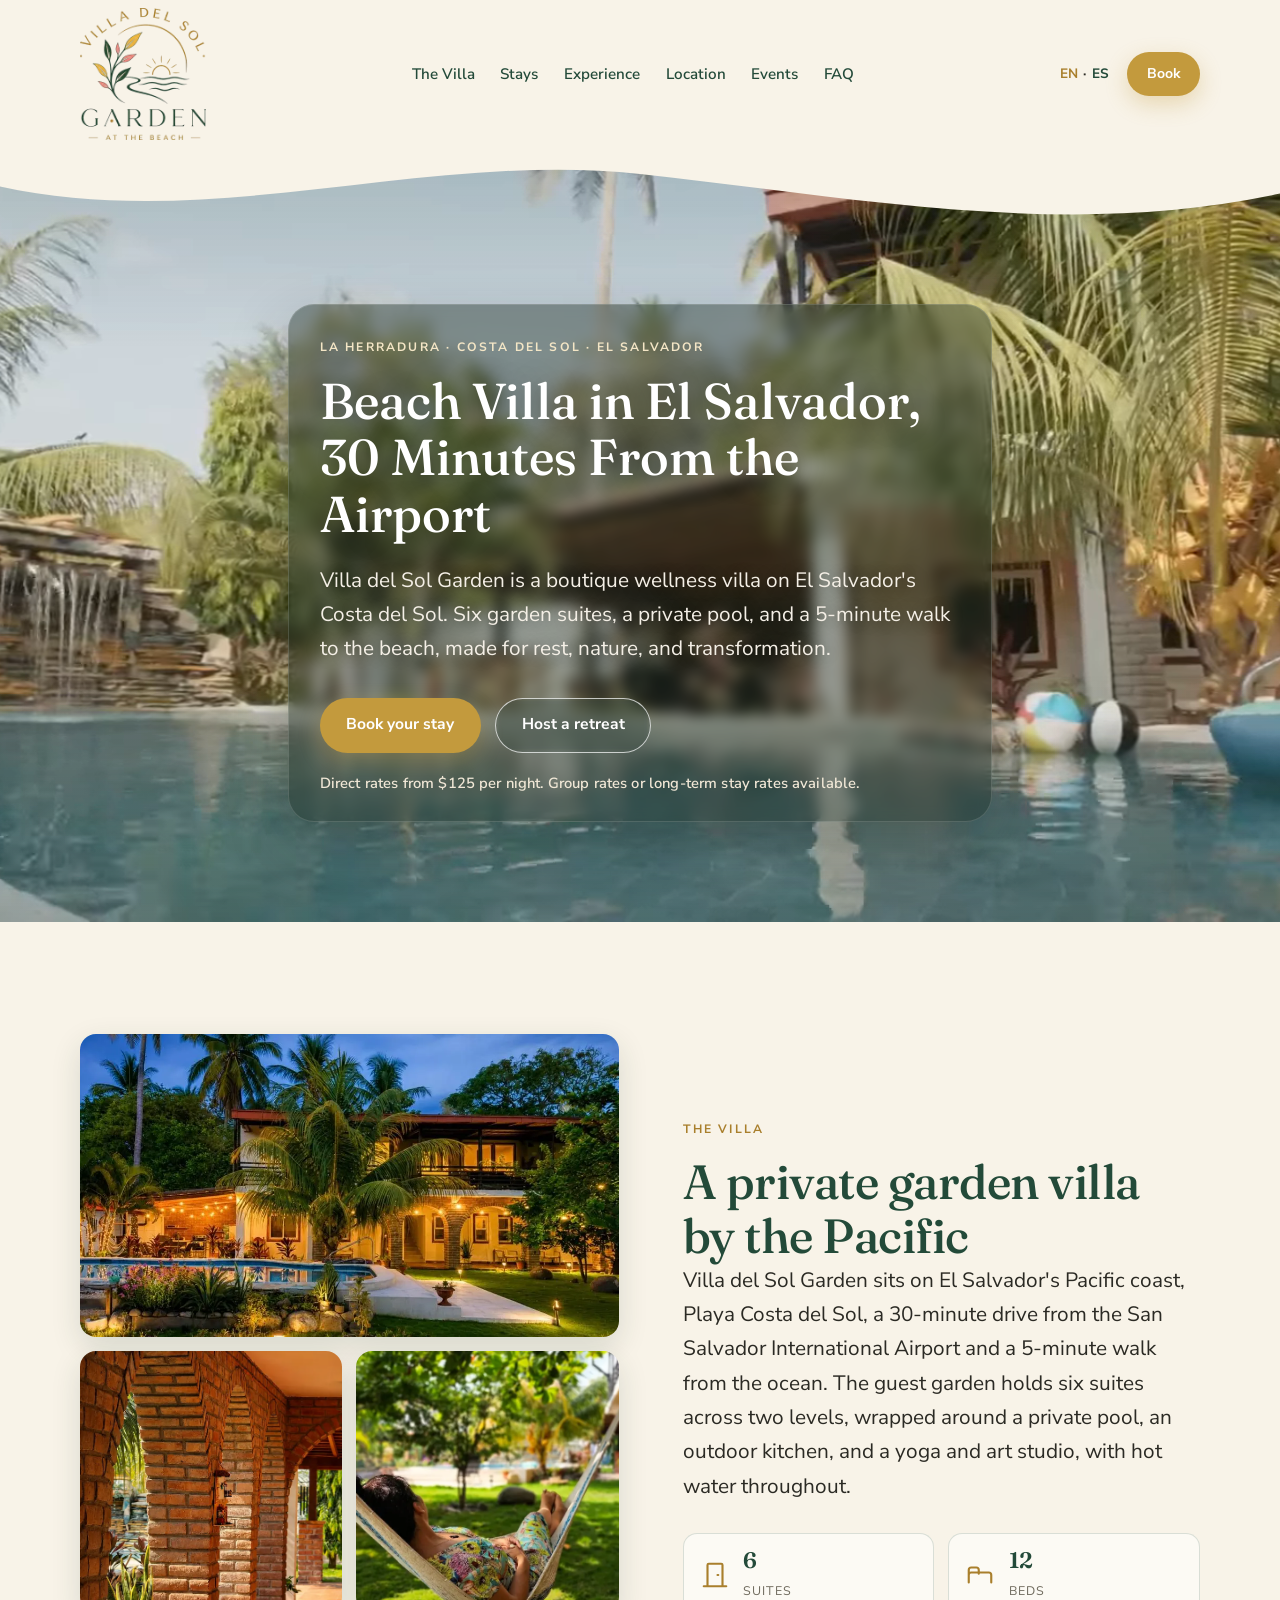
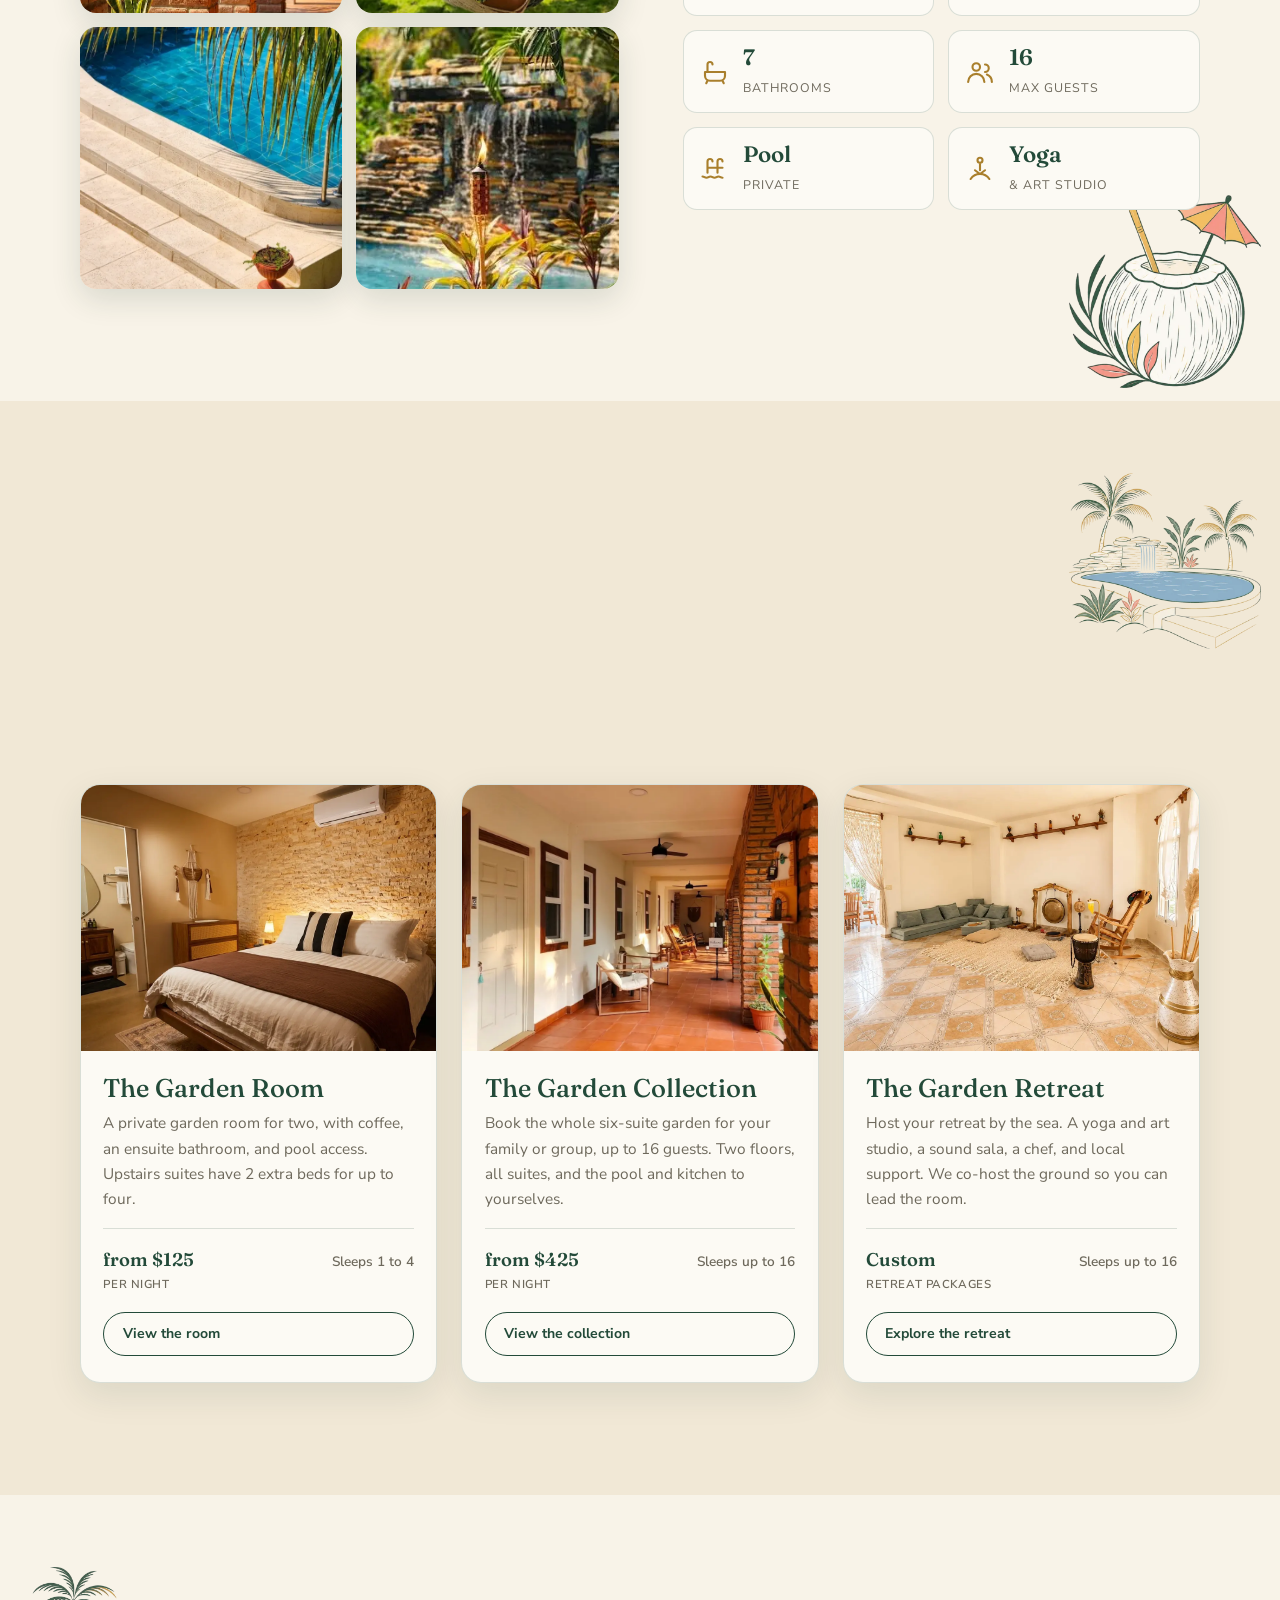
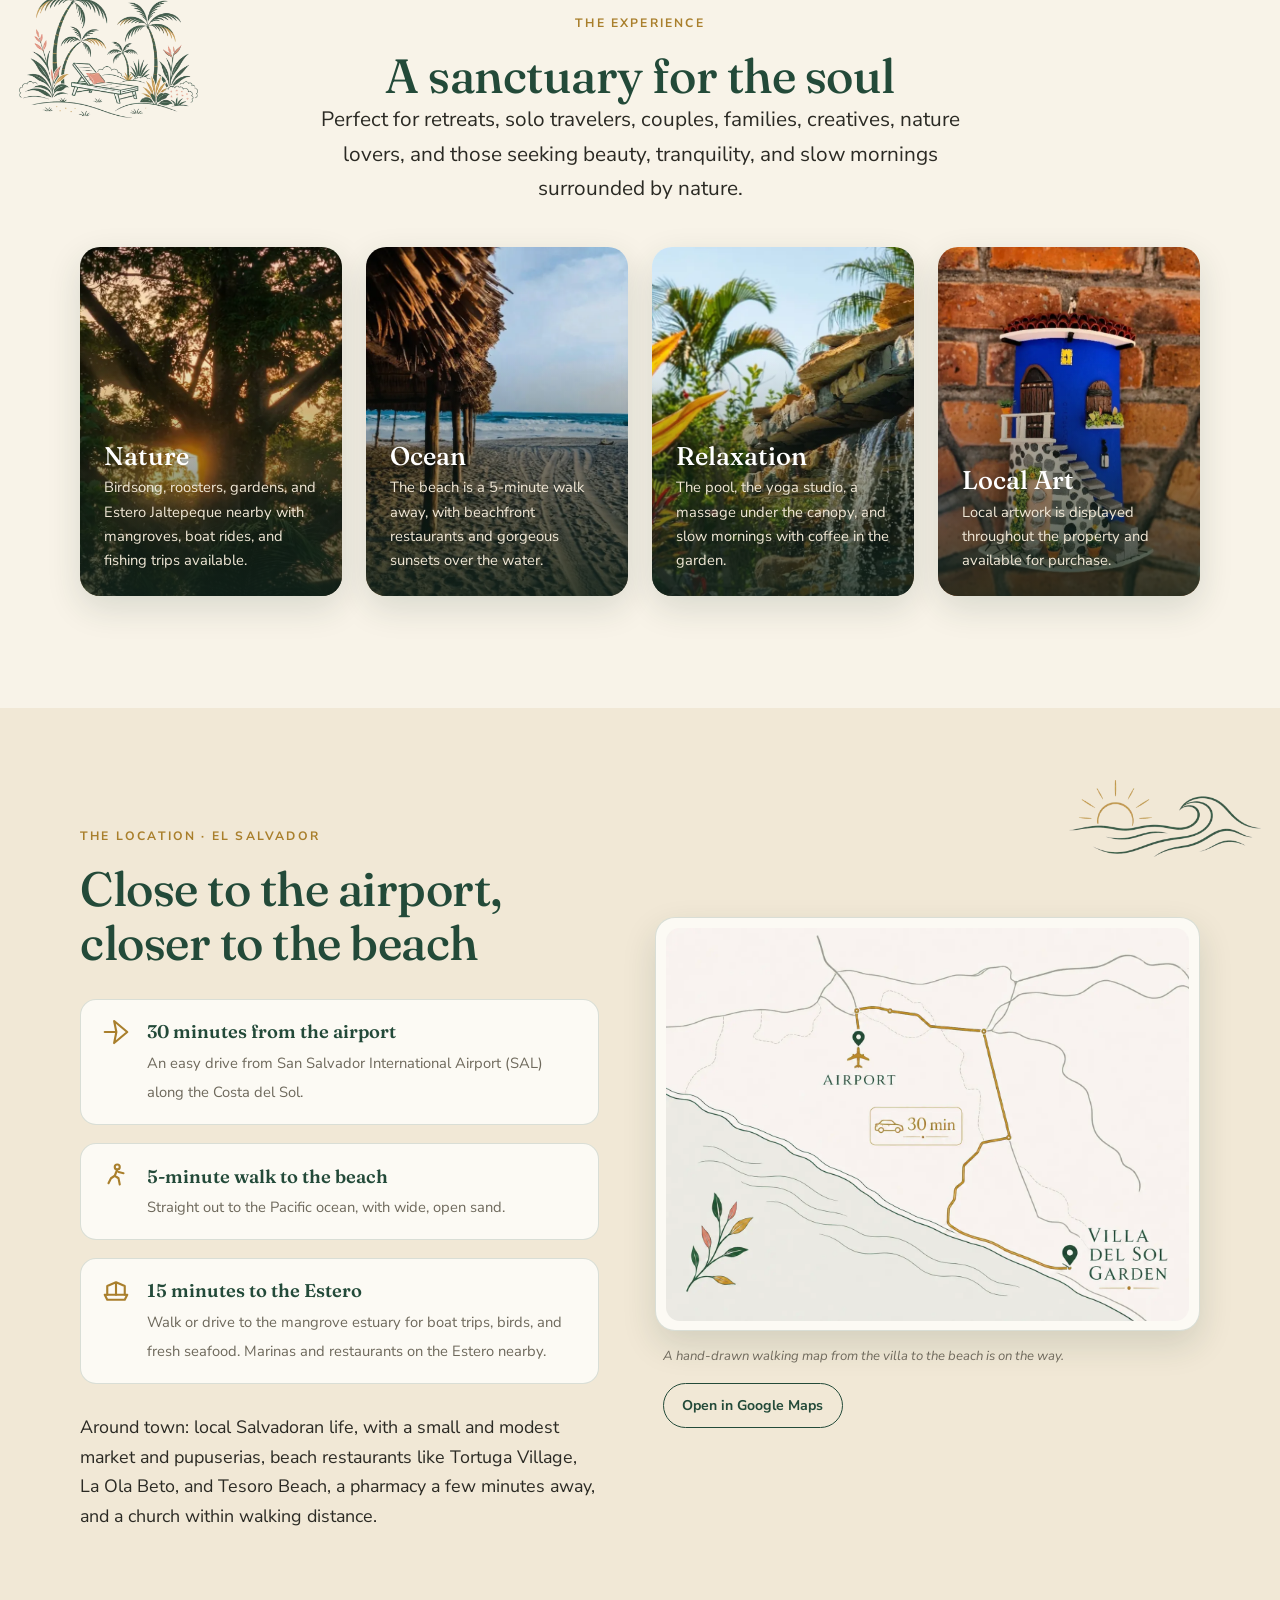
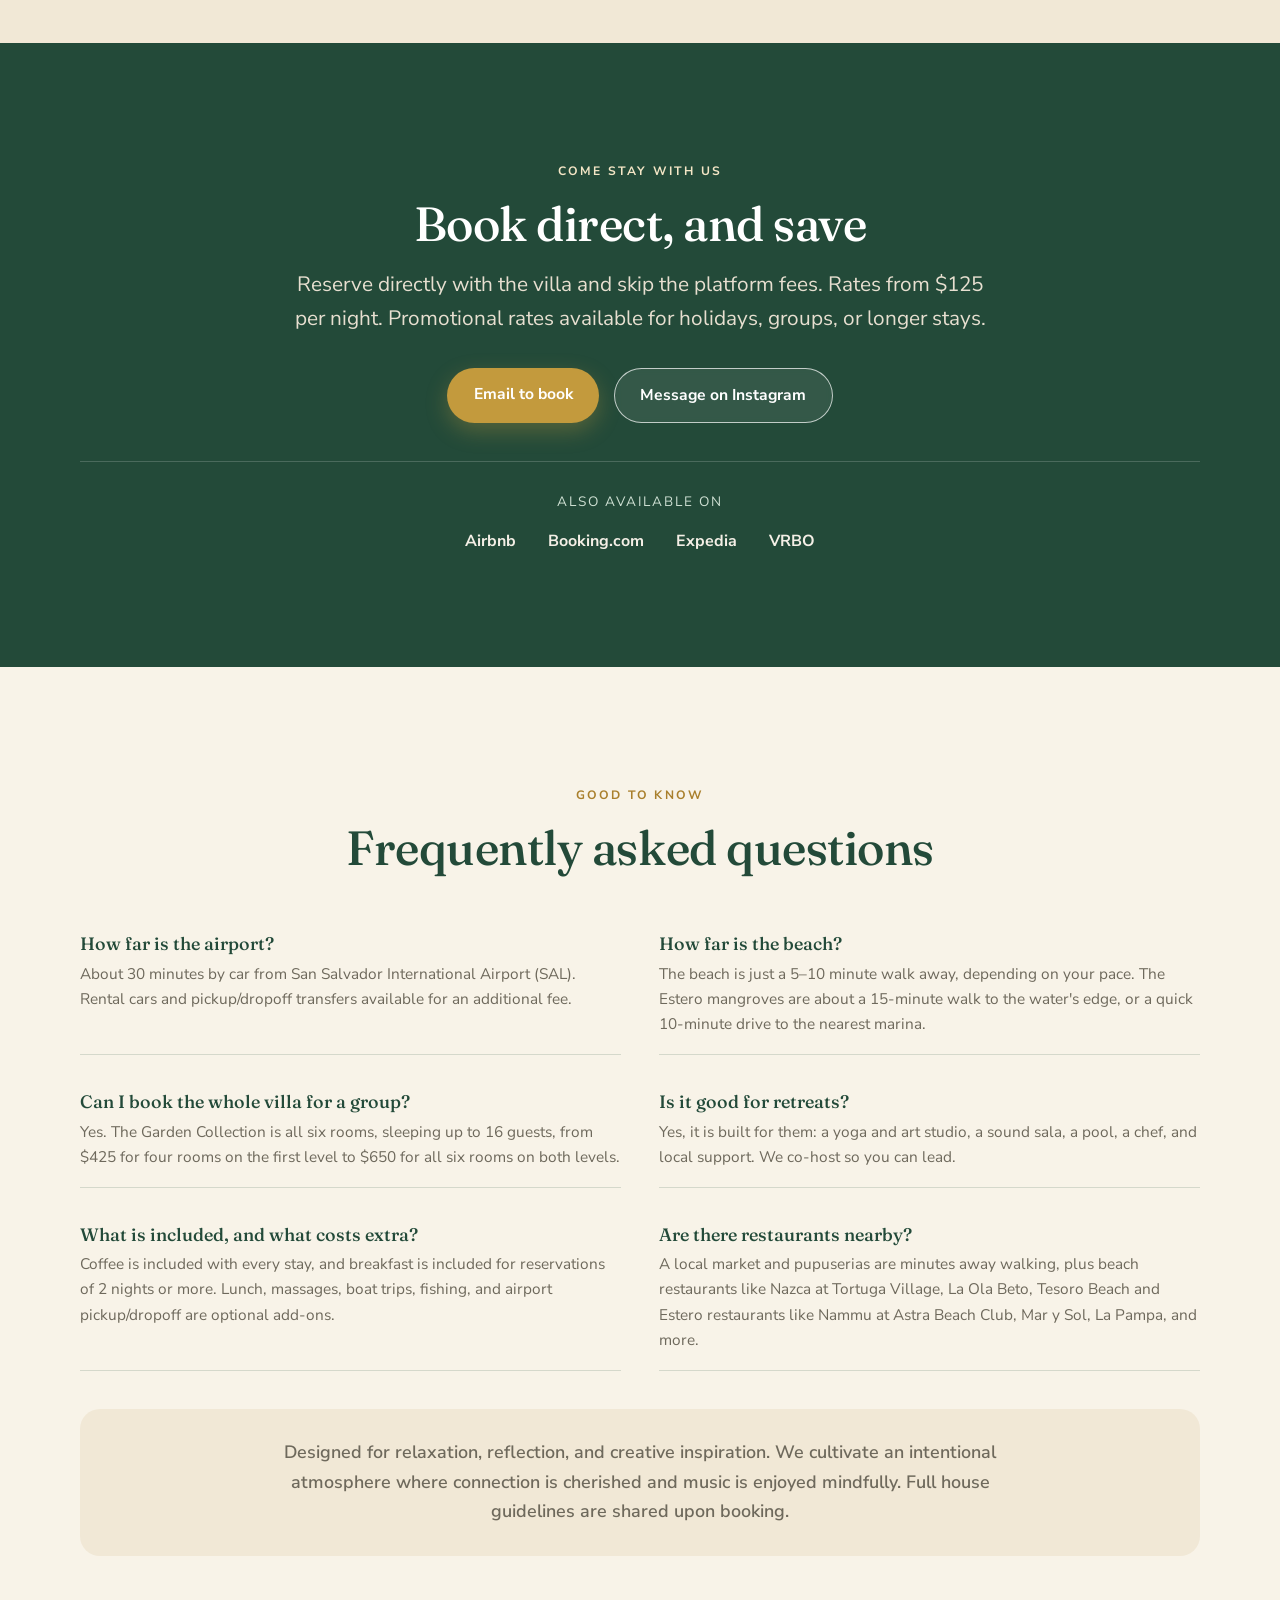
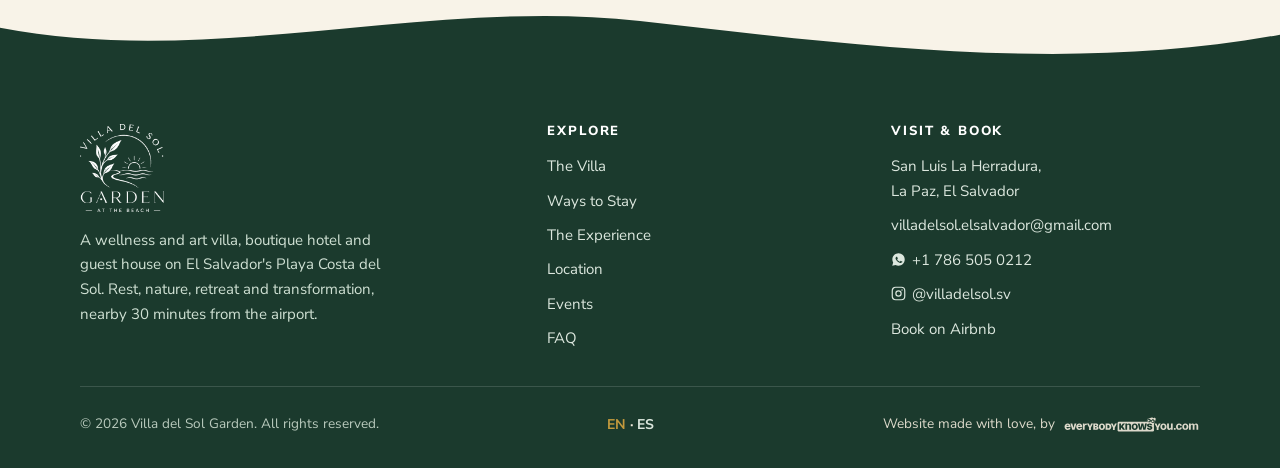
==== index.html @ 2000666f "Real La Teja photo + tweaks: coffee/breakfast-2night FAQ, remove Astra & driving distance, trim well" ====
<!DOCTYPE html>
<html lang="en">
<head>
<meta charset="UTF-8">
<meta name="viewport" content="width=device-width, initial-scale=1.0">
<title>Beach Villa in El Salvador, 30 Minutes From the Airport</title>
<meta name="description" content="Villa del Sol Garden is a wellness villa in El Salvador, 30 minutes from the airport and a 5-minute walk to the beach. Six suites, private pool, retreats. Book direct.">
<meta name="keywords" content="beach villa El Salvador, villa rental near El Salvador airport, beach house 30 minutes from airport, Costa del Sol villa, La Herradura villa rental, wellness retreat El Salvador, retreat venue El Salvador, private villa with pool El Salvador, casa de playa El Salvador, villa cerca del aeropuerto, alquiler villa Costa del Sol">

<link rel="canonical" href="https://villadelsolsv.com/">
<link rel="alternate" hreflang="en" href="https://villadelsolsv.com/">
<link rel="alternate" hreflang="es" href="https://villadelsolsv.com/es/">
<link rel="alternate" hreflang="es-SV" href="https://villadelsolsv.com/es/">
<link rel="alternate" hreflang="x-default" href="https://villadelsolsv.com/">

<meta property="og:title" content="Beach Villa in El Salvador, 30 Minutes From the Airport">
<meta property="og:description" content="A wellness villa on El Salvador's Costa del Sol. Six garden suites, private pool, and a 5-minute walk to the beach. Made for rest, nature, and retreats.">
<meta property="og:type" content="website">
<meta property="og:url" content="https://villadelsolsv.com/">
<meta property="og:image" content="https://villadelsolsv.com/assets/images/social-share/social-share-villa-del-sol-garden-villadelsolsv.com.jpg">
<meta property="og:image:width" content="1200">
<meta property="og:image:height" content="630">
<meta property="og:image:alt" content="Villa del Sol Garden lit up at dusk beside its pool and palms">
<meta property="og:site_name" content="Villa del Sol Garden">
<meta property="og:locale" content="en_US">
<meta property="og:locale:alternate" content="es_SV">

<meta name="twitter:card" content="summary_large_image">
<meta name="twitter:title" content="Beach Villa in El Salvador, 30 Minutes From the Airport">
<meta name="twitter:description" content="A wellness villa on El Salvador's Costa del Sol. Six garden suites, private pool, and a 5-minute walk to the beach.">
<meta name="twitter:image" content="https://villadelsolsv.com/assets/images/social-share/social-share-villa-del-sol-garden-villadelsolsv.com.jpg">

<meta name="robots" content="index, follow, max-image-preview:large, max-snippet:-1, max-video-preview:-1">
<meta name="author" content="Villa del Sol Garden">
<meta name="theme-color" content="#234A39">
<meta name="geo.region" content="SV">
<meta name="geo.placename" content="La Herradura, La Paz, El Salvador">
<meta http-equiv="content-language" content="en">

<link rel="icon" href="favicon.ico" sizes="any">
<link rel="icon" type="image/png" sizes="32x32" href="favicon-32x32.png">
<link rel="icon" type="image/png" sizes="16x16" href="favicon-16x16.png">
<link rel="apple-touch-icon" sizes="180x180" href="apple-touch-icon.png">
<link rel="manifest" href="site.webmanifest">
<link rel="alternate" type="text/plain" title="llms.txt" href="https://villadelsolsv.com/llms.txt">

<link rel="preload" as="image" href="assets/images/hero/hero-villa-del-sol-garden-villadelsolsv.com.webp" type="image/webp" fetchpriority="high">
<link rel="preconnect" href="https://fonts.googleapis.com">
<link rel="preconnect" href="https://fonts.gstatic.com" crossorigin>
<link rel="preload" as="style" href="https://fonts.googleapis.com/css2?family=Fraunces:ital,wght@0,400;0,500;0,600;1,400&amp;family=Nunito+Sans:wght@400;600;700;800&amp;display=swap">
<link rel="stylesheet" href="https://fonts.googleapis.com/css2?family=Fraunces:ital,wght@0,400;0,500;0,600;1,400&amp;family=Nunito+Sans:wght@400;600;700;800&amp;display=swap" media="print" onload="this.media='all'">
<noscript><link rel="stylesheet" href="https://fonts.googleapis.com/css2?family=Fraunces:ital,wght@0,400;0,500;0,600;1,400&amp;family=Nunito+Sans:wght@400;600;700;800&amp;display=swap"></noscript>

<link rel="stylesheet" href="assets/css/tokens.css">
<link rel="stylesheet" href="assets/css/styles.css">

<script type="application/ld+json">
{
  "@context": "https://schema.org",
  "@graph": [
    {
      "@type": "Organization",
      "@id": "https://villadelsolsv.com/#org",
      "name": "Villa del Sol Garden",
      "alternateName": ["Villa del Sol Garden at the Beach", "Villa del Sol"],
      "url": "https://villadelsolsv.com/",
      "logo": "https://villadelsolsv.com/assets/images/logos/logo-villa-del-sol-garden-villadelsolsv.com.webp",
      "image": "https://villadelsolsv.com/assets/images/social-share/social-share-villa-del-sol-garden-villadelsolsv.com.jpg",
      "slogan": "A wellness villa for rest, nature, and transformation.",
      "description": "Villa del Sol Garden is a wellness villa on El Salvador's Costa del Sol, a 30-minute drive from San Salvador International Airport and a 5-minute walk to the beach. Six garden suites, a private pool, a yoga and art studio, and retreat hosting.",
      "areaServed": ["SV", "US"],
      "knowsLanguage": ["en", "es"],
      "knowsAbout": ["beach villa rental", "wellness retreats", "retreat venue", "boutique accommodation El Salvador", "Costa del Sol beach house"],
      "email": "villadelsol.elsalvador@gmail.com",
      "sameAs": [
        "https://www.instagram.com/villadelsol.sv",
        "https://www.airbnb.com/rooms/1538525863498838806",
        "https://www.booking.com/hotel/sv/villa-del-sol-garden-at-the-beach.html",
        "https://www.expedia.com/La-Herradura-Hotels-Villa-Del-Sol-Garden-At-The-Beach.h128071885.Hotel-Information"
      ]
    },
    {
      "@type": ["LodgingBusiness", "LocalBusiness"],
      "@id": "https://villadelsolsv.com/#lodging",
      "name": "Villa del Sol Garden",
      "parentOrganization": {"@id": "https://villadelsolsv.com/#org"},
      "description": "A wellness villa and retreat venue near the beach in La Herradura, El Salvador. Rent a single garden suite, the whole six-suite garden for a group of up to 16, or host a retreat by the sea.",
      "image": "https://villadelsolsv.com/assets/images/social-share/social-share-villa-del-sol-garden-villadelsolsv.com.jpg",
      "logo": "https://villadelsolsv.com/assets/images/logos/logo-villa-del-sol-garden-villadelsolsv.com.webp",
      "url": "https://villadelsolsv.com/",
      "email": "villadelsol.elsalvador@gmail.com",
      "priceRange": "$$",
      "currenciesAccepted": "USD",
      "petsAllowed": false,
      "numberOfRooms": 6,
      "amenityFeature": [
        {"@type": "LocationFeatureSpecification", "name": "Private swimming pool", "value": true},
        {"@type": "LocationFeatureSpecification", "name": "Yoga and art studio", "value": true},
        {"@type": "LocationFeatureSpecification", "name": "Outdoor kitchen", "value": true},
        {"@type": "LocationFeatureSpecification", "name": "Hot water", "value": true},
        {"@type": "LocationFeatureSpecification", "name": "Breakfast included", "value": true}
      ],
      "address": {"@type": "PostalAddress", "addressCountry": "SV", "addressRegion": "La Paz", "addressLocality": "San Luis La Herradura"},
      "areaServed": [{"@type": "Country", "name": "El Salvador"}],
      "hasMap": "https://maps.app.goo.gl/d9JLudeJX6YPt68A8",
      "geo": {"@type": "GeoCoordinates", "latitude": 13.3318432, "longitude": -88.9728777}
    },
    {
      "@type": "WebSite",
      "@id": "https://villadelsolsv.com/#website",
      "url": "https://villadelsolsv.com/",
      "name": "Villa del Sol Garden",
      "inLanguage": ["en", "es"],
      "publisher": {"@id": "https://villadelsolsv.com/#org"}
    }
  ]
}
</script>
<script type="application/ld+json">
{
  "@context": "https://schema.org",
  "@type": "FAQPage",
  "@id": "https://villadelsolsv.com/#faq",
  "mainEntity": [
    {"@type":"Question","name":"How far is Villa del Sol Garden from the airport?","acceptedAnswer":{"@type":"Answer","text":"About 30 minutes by car from San Salvador International Airport (SAL), on El Salvador's Costa del Sol near La Herradura."}},
    {"@type":"Question","name":"How far is the beach?","acceptedAnswer":{"@type":"Answer","text":"The Pacific is about a 5-minute walk from the villa, and the Estero mangroves are around 15 minutes on foot."}},
    {"@type":"Question","name":"Can I book the entire villa for a group?","acceptedAnswer":{"@type":"Answer","text":"Yes. The Garden Collection is all six rooms, sleeping up to 16 guests, from 425 US dollars for four rooms on the first level to 650 for all six rooms on both levels."}},
    {"@type":"Question","name":"Is Villa del Sol Garden good for retreats?","acceptedAnswer":{"@type":"Answer","text":"Yes. It is built for retreats, with a yoga and art studio, a sound sala, a pool, a chef, and on-the-ground support. The owner co-hosts so organizers can focus on leading."}},
    {"@type":"Question","name":"What is included and what costs extra?","acceptedAnswer":{"@type":"Answer","text":"Coffee is included with every stay, and breakfast is included for reservations of 2 nights or more. Lunch, massages, mangrove boat trips, fishing, and airport pickup are optional add-ons."}},
    {"@type":"Question","name":"Are there restaurants nearby?","acceptedAnswer":{"@type":"Answer","text":"A local market and pupuserias are minutes away, along with beach restaurants such as Tortuga Village, La Ola Beto, and Tesoro Beach."}}
  ]
}
</script>
</head>
<body>

<header class="site-header">
  <div class="wrap">
    <nav class="nav" aria-label="Main">
      <a class="brand" href="index.html" aria-label="Villa del Sol Garden home">
        <img src="assets/images/logos/logo-villa-del-sol-garden-transparent-villadelsolsv.com.webp" alt="Villa del Sol Garden logo" width="132" height="140">
        <span class="brand-name">Villa del Sol Garden<small>At the Beach</small></span>
      </a>
      <ul class="nav-links">
        <li><a href="#villa">The Villa</a></li>
        <li><a href="#stays">Stays</a></li>
        <li><a href="#experience">Experience</a></li>
        <li><a href="#location">Location</a></li>
        <li><a href="retreat.html#events">Events</a></li><li><a href="faq.html">FAQ</a></li>
      </ul>
      <div class="nav-right">
        <div class="lang"><span class="active">EN</span> · <a href="es/index.html">ES</a></div>
        <a class="btn btn-gold btn-sm" href="#book">Book</a>
        <button class="nav-toggle" aria-label="Open menu" aria-expanded="false"><span></span><span></span><span></span></button>
      </div>
    </nav>
  </div>
</header>

<main>

  <!-- HERO -->
  <section class="hero" id="top">
    <div class="hero-media">
      <img class="hero-poster" src="assets/images/hero/hero-villa-del-sol-garden-villadelsolsv.com.webp" alt="Villa del Sol Garden lit up at dusk beside its pool, palms, and garden" fetchpriority="high">
      <video class="hero-video" muted loop playsinline preload="none" aria-hidden="true"
        data-mp4="assets/video/hero-loop-villa-del-sol-villadelsolsv.com.mp4"
        data-webm="assets/video/hero-loop-villa-del-sol-villadelsolsv.com.webm"></video>
    </div>
    <div class="hero-wave" aria-hidden="true">
      <svg viewBox="0 0 1440 100" preserveAspectRatio="none"><path d="M0,44 C240,96 480,4 720,30 C960,56 1200,104 1440,52 L1440,0 L0,0 Z"></path></svg>
    </div>
    <div class="wrap">
      <div class="hero-inner">
        <span class="eyebrow">La Herradura &middot; Costa del Sol &middot; El Salvador</span>
        <h1>Beach Villa in El Salvador, 30 Minutes From the Airport</h1>
        <p class="lead">Villa del Sol Garden is a boutique wellness villa on El Salvador's Costa del Sol. Six garden suites, a private pool, and a 5-minute walk to the beach, made for rest, nature, and transformation.</p>
        <div class="hero-cta">
          <a class="btn btn-gold" href="#book">Book your stay</a>
          <a class="btn btn-ghost" href="#stays">Host a retreat</a>
        </div>
        <p class="hero-note">Direct rates from $125 per night. Group rates or long-term stay rates available.</p>
      </div>
    </div>
  </section>

  <!-- THE VILLA -->
  <section class="section" id="villa"><div class="motif motif--br" aria-hidden="true"><img src="assets/images/decor/decor-coconut-drink-villa-del-sol-villadelsolsv.com.webp" alt="A coconut drink illustration" loading="lazy"></div>
    <div class="wrap">
      <div class="villa-grid">
        <div class="villa-mosaic reveal">
          <img src="assets/images/gallery/villa-1-villa-del-sol-villadelsolsv.com.webp" alt="Villa del Sol Garden and its pool from the garden" loading="lazy">
          <img src="assets/images/gallery/villa-2-villa-del-sol-villadelsolsv.com.webp" alt="Palms and greenery in the Villa del Sol Garden grounds" loading="lazy">
          <img src="assets/images/gallery/villa-3-villa-del-sol-villadelsolsv.com.webp" alt="Covered terrace and outdoor dining at Villa del Sol Garden" loading="lazy">
          <img src="assets/images/gallery/villa-4-villa-del-sol-villadelsolsv.com.webp" alt="A warm suite interior at Villa del Sol Garden" loading="lazy">
          <img src="assets/images/gallery/villa-5-villa-del-sol-villadelsolsv.com.webp" alt="Garden detail at Villa del Sol Garden" loading="lazy">
        </div>
        <div class="reveal">
          <span class="eyebrow">The Villa</span>
          <h2>A private garden villa by the Pacific</h2>
          <p class="lead">Villa del Sol Garden sits on El Salvador's Pacific coast, Playa Costa del Sol, a 30-minute drive from the San Salvador International Airport and a 5-minute walk from the ocean. The guest garden holds six suites across two levels, wrapped around a private pool, an outdoor kitchen, and a yoga and art studio, with hot water throughout.</p>
          <div class="icon-stats">
            <div class="icon-stat"><svg viewBox="0 0 24 24" fill="none" stroke="currentColor" stroke-width="1.7" stroke-linecap="round" stroke-linejoin="round"><path d="M3 21h18M6 21V4a1 1 0 0 1 1-1h10a1 1 0 0 1 1 1v17"/><path d="M14 12h.6"/></svg><div><b>6</b><span>Suites</span></div></div>
            <div class="icon-stat"><svg viewBox="0 0 24 24" fill="none" stroke="currentColor" stroke-width="1.7" stroke-linecap="round" stroke-linejoin="round"><path d="M3 18v-6a2 2 0 0 1 2-2h14a2 2 0 0 1 2 2v6M3 18v-9M21 18v-3M3 12V8a2 2 0 0 1 2-2h4a2 2 0 0 1 2 2v3"/></svg><div><b>12</b><span>Beds</span></div></div>
            <div class="icon-stat"><svg viewBox="0 0 24 24" fill="none" stroke="currentColor" stroke-width="1.7" stroke-linecap="round" stroke-linejoin="round"><path d="M4 12h16v3a4 4 0 0 1-4 4H8a4 4 0 0 1-4-4v-3Z"/><path d="M6 12V6a2 2 0 0 1 4 0"/><path d="M6 19l-1 2M18 19l1 2"/></svg><div><b>7</b><span>Bathrooms</span></div></div>
            <div class="icon-stat"><svg viewBox="0 0 24 24" fill="none" stroke="currentColor" stroke-width="1.7" stroke-linecap="round" stroke-linejoin="round"><circle cx="9" cy="8" r="3"/><path d="M2.5 20a6.5 6.5 0 0 1 13 0M16 6a3 3 0 0 1 0 6M21.5 20a6.5 6.5 0 0 0-4-6"/></svg><div><b>16</b><span>Max guests</span></div></div>
            <div class="icon-stat"><svg viewBox="0 0 24 24" fill="none" stroke="currentColor" stroke-width="1.7" stroke-linecap="round" stroke-linejoin="round"><path d="M2 18c1.6 0 1.6 1 3.2 1s1.6-1 3.2-1 1.6 1 3.2 1 1.6-1 3.2-1 1.6 1 3.2 1"/><path d="M6 15V6a2 2 0 0 1 4 0M14 15V6a2 2 0 0 1 4 0M6 11h12"/></svg><div><b>Pool</b><span>Private</span></div></div>
            <div class="icon-stat"><svg viewBox="0 0 24 24" fill="none" stroke="currentColor" stroke-width="1.7" stroke-linecap="round" stroke-linejoin="round"><circle cx="12" cy="5" r="2"/><path d="M12 8v5M4.5 20c2-3 4.7-4 7.5-4s5.5 1 7.5 4M8 13l4 3 4-3"/></svg><div><b>Yoga</b><span>&amp; art studio</span></div></div>
          </div>
        </div>
      </div>
    </div>
  </section>

  <!-- WAYS TO STAY -->
  <section class="section section--surface" id="stays"><div class="motif motif--right motif--top" aria-hidden="true"><img src="assets/images/decor/decor-swimming-pool-villa-del-sol-villadelsolsv.com.webp" alt="A swimming pool illustration" loading="lazy"></div>
    <div class="leaf-flock" data-n="12" aria-hidden="true"></div>
    <div class="wrap">
      <div class="sec-head center reveal">
        <span class="eyebrow">Ways to Stay</span>
        <h2>3 ways to enjoy the garden</h2>
        <p class="lead">Come solo or as a couple, bring the whole family or as a group, or host a retreat by the sea. Coffee is included with every stay.</p>
        <span class="beach-badge"><svg viewBox="0 0 24 24" fill="none" stroke="currentColor" stroke-width="1.7" stroke-linecap="round" stroke-linejoin="round"><circle cx="13" cy="4" r="2"/><path d="M13 6l-2 5 3 2 1 5M11 11l-3 2-2 4M14 8l4 1"/></svg> Only a 5-minute walk to the beach</span>
      </div>
      <div class="stay-grid">
        <article class="stay-card reveal">
          <div class="ph"><img src="assets/images/rooms/single-garden-room-villa-del-sol-villadelsolsv.com.webp" alt="A private garden suite with a queen bed at Villa del Sol Garden" loading="lazy"></div>
          <div class="stay-body">
            <h3>The Garden Room</h3>
            <p>A private garden room for two, with coffee, an ensuite bathroom, and pool access. Upstairs suites have 2 extra beds for up to four.</p>
            <div class="stay-meta"><span class="price">from $125<small>per night</small></span><span class="cap-n">Sleeps 1 to 4</span></div>
            <a class="btn btn-outline btn-sm" href="single.html">View the room</a>
          </div>
        </article>
        <article class="stay-card reveal">
          <div class="ph"><img src="assets/images/rooms/family-garden-collection-villa-del-sol-villadelsolsv.com.webp" alt="The full garden and terrace at Villa del Sol Garden set for a group" loading="lazy"></div>
          <div class="stay-body">
            <h3>The Garden Collection</h3>
            <p>Book the whole six-suite garden for your family or group, up to 16 guests. Two floors, all suites, and the pool and kitchen to yourselves.</p>
            <div class="stay-meta"><span class="price">from $425<small>per night</small></span><span class="cap-n">Sleeps up to 16</span></div>
            <a class="btn btn-outline btn-sm" href="family.html">View the collection</a>
          </div>
        </article>
        <article class="stay-card reveal">
          <div class="ph"><img src="assets/images/rooms/garden-retreat-villa-del-sol-villadelsolsv.com.webp" alt="Yoga and gathering space set up for a retreat at Villa del Sol Garden" loading="lazy"></div>
          <div class="stay-body">
            <h3>The Garden Retreat</h3>
            <p>Host your retreat by the sea. A yoga and art studio, a sound sala, a chef, and local support. We co-host the ground so you can lead the room.</p>
            <div class="stay-meta"><span class="price">Custom<small>retreat packages</small></span><span class="cap-n">Sleeps up to 16</span></div>
            <a class="btn btn-outline btn-sm" href="retreat.html">Explore the retreat</a>
          </div>
        </article>
      </div>
    </div>
  </section>

  <!-- THE EXPERIENCE -->
  <section class="section" id="experience"><div class="motif motif--left motif--top" aria-hidden="true"><img src="assets/images/decor/decor-palm-relax-villa-del-sol-villadelsolsv.com.webp" alt="A palm trees and lounge illustration" loading="lazy"></div>
    <div class="wrap">
      <div class="sec-head center reveal">
        <span class="eyebrow">The Experience</span>
        <h2>A sanctuary for the soul</h2>
        <p class="lead">Perfect for retreats, solo travelers, couples, families, creatives, nature lovers, and those seeking beauty, tranquility, and slow mornings surrounded by nature.</p>
      </div>
      <div class="exp-grid">
        <article class="exp-card reveal">
          <img src="assets/images/experience/experience-nature-villa-del-sol-villadelsolsv.com.webp" alt="Lush tropical nature and birdsong around Villa del Sol Garden" loading="lazy">
          <div class="txt"><h3>Nature</h3><p>Birdsong, roosters, gardens, and Estero Jaltepeque nearby with mangroves, boat rides, and fishing trips available.</p></div>
        </article>
        <article class="exp-card reveal">
          <img src="assets/images/experience/experience-ocean-villa-del-sol-villadelsolsv.com.webp" alt="The Pacific ocean and sunset near Villa del Sol Garden" loading="lazy">
          <div class="txt"><h3>Ocean</h3><p>The beach is a 5-minute walk away, with beachfront restaurants and gorgeous sunsets over the water.</p></div>
        </article>
        <article class="exp-card reveal">
          <img src="assets/images/experience/experience-relaxation-villa-del-sol-villadelsolsv.com.webp" alt="Relaxation by the pool and garden at Villa del Sol Garden" loading="lazy">
          <div class="txt"><h3>Relaxation</h3><p>The pool, the yoga studio, a massage under the canopy, and slow mornings with coffee in the garden.</p></div>
        </article>
        <article class="exp-card reveal">
          <img src="assets/images/experience/experience-localart-villa-del-sol-villadelsolsv.com.webp" alt="Local Salvadoran artwork displayed at Villa del Sol Garden" loading="lazy">
          <div class="txt"><h3>Local Art</h3><p>Local artwork is displayed throughout the property and available for purchase.</p></div>
        </article>
      </div>
    </div>
  </section>

  <!-- LOCATION -->
  <section class="section section--surface" id="location"><div class="motif motif--right motif--top" aria-hidden="true"><img src="assets/images/decor/decor-waves-sun-villa-del-sol-villadelsolsv.com.webp" alt="A waves and sun illustration" loading="lazy"></div>
    <div class="wrap">
      <div class="loc-grid">
        <div class="reveal">
          <span class="eyebrow">The Location &middot; El Salvador</span>
          <h2>Close to the airport, closer to the beach</h2>
          <div class="loc-facts">
            <div class="loc-fact"><svg viewBox="0 0 24 24" fill="none" stroke="currentColor" stroke-width="1.7" stroke-linecap="round" stroke-linejoin="round"><path d="M10.5 3.2 21 12l-10.5 8.8 1.8-8.8-1.8-8.8Z"/><path d="M3 12h8.5"/></svg><div><b>30 minutes from the airport</b><span>An easy drive from San Salvador International Airport (SAL) along the Costa del Sol.</span></div></div>
            <div class="loc-fact"><svg viewBox="0 0 24 24" fill="none" stroke="currentColor" stroke-width="1.7" stroke-linecap="round" stroke-linejoin="round"><circle cx="13" cy="4" r="2"/><path d="M13 6l-2 5 3 2 1 5M11 11l-3 2-2 4M14 8l4 1"/></svg><div><b>5-minute walk to the beach</b><span>Straight out to the Pacific ocean, with wide, open sand.</span></div></div>
            <div class="loc-fact"><svg viewBox="0 0 24 24" fill="none" stroke="currentColor" stroke-width="1.7" stroke-linecap="round" stroke-linejoin="round"><path d="M3 15h18l-2 4H5l-2-4Z"/><path d="M5 15V8l7-3 7 3v7M12 5v10"/></svg><div><b>15 minutes to the Estero</b><span>Walk or drive to the mangrove estuary for boat trips, birds, and fresh seafood. Marinas and restaurants on the Estero nearby.</span></div></div>
          </div>
          <p>Around town: local Salvadoran life, with a small and modest market and pupuserias, beach restaurants like Tortuga Village, La Ola Beto, and Tesoro Beach, a pharmacy a few minutes away, and a church within walking distance.</p>
        </div>
        <div class="reveal">
          <div class="sketch-map"><img src="assets/images/gallery/route-map-airport-villa-del-sol-villadelsolsv.com.webp" alt="Illustrated map of the 30-minute drive from San Salvador airport (SAL) to Villa del Sol Garden on the Costa del Sol" loading="lazy" style="width:100%;height:auto;display:block;border-radius:14px">
          </div>
          <div class="map-actions">
            <p class="map-note">A hand-drawn walking map from the villa to the beach is on the way.</p>
            <a class="btn btn-outline btn-sm" href="https://maps.app.goo.gl/d9JLudeJX6YPt68A8" target="_blank" rel="noopener">Open in Google Maps</a>
          </div>
        </div>
      </div>
    </div>
  </section>

  <!-- BOOK -->
  <section class="section book" id="book">
<div class="leaf-flock gold on-dark" data-n="12" aria-hidden="true"></div>
    <div class="wrap">
      <div class="reveal">
        <span class="eyebrow">Come Stay With Us</span>
        <h2>Book direct, and save</h2>
        <p class="lead">Reserve directly with the villa and skip the platform fees. Rates from $125 per night. Promotional rates available for holidays, groups, or longer stays.</p>
        <div class="book-cta">
          <a class="btn btn-gold" href="mailto:villadelsol.elsalvador@gmail.com?subject=Booking%20enquiry%20-%20Villa%20del%20Sol%20Garden">Email to book</a>
          <a class="btn btn-ghost" href="https://www.instagram.com/villadelsol.sv" target="_blank" rel="noopener">Message on Instagram</a>
        </div>
        <div class="book-platforms">
          <p>Also available on</p>
          <div class="plat-links">
            <a href="https://www.airbnb.com/rooms/1538525863498838806" target="_blank" rel="noopener">Airbnb</a>
            <a href="https://www.booking.com/hotel/sv/villa-del-sol-garden-at-the-beach.html" target="_blank" rel="noopener">Booking.com</a>
            <a href="https://www.expedia.com/La-Herradura-Hotels-Villa-Del-Sol-Garden-At-The-Beach.h128071885.Hotel-Information" target="_blank" rel="noopener">Expedia</a>
            <a href="https://www.vrbo.com/5185787" target="_blank" rel="noopener">VRBO</a>
          </div>
        </div>
      </div>
    </div>
  </section>

  <!-- FAQ -->
  <section class="section" id="faq">
    <div class="wrap">
      <div class="sec-head center reveal">
        <span class="eyebrow">Good to Know</span>
        <h2>Frequently asked questions</h2>
      </div>
      <div class="faq-grid reveal">
        <div class="faq-item"><h3>How far is the airport?</h3><p>About 30 minutes by car from San Salvador International Airport (SAL). Rental cars and pickup/dropoff transfers available for an additional fee.</p></div>
        <div class="faq-item"><h3>How far is the beach?</h3><p>The beach is just a 5&ndash;10 minute walk away, depending on your pace. The Estero mangroves are about a 15-minute walk to the water's edge, or a quick 10-minute drive to the nearest marina.</p></div>
        <div class="faq-item"><h3>Can I book the whole villa for a group?</h3><p>Yes. The Garden Collection is all six rooms, sleeping up to 16 guests, from $425 for four rooms on the first level to $650 for all six rooms on both levels.</p></div>
        <div class="faq-item"><h3>Is it good for retreats?</h3><p>Yes, it is built for them: a yoga and art studio, a sound sala, a pool, a chef, and local support. We co-host so you can lead.</p></div>
        <div class="faq-item"><h3>What is included, and what costs extra?</h3><p>Coffee is included with every stay, and breakfast is included for reservations of 2 nights or more. Lunch, massages, boat trips, fishing, and airport pickup/dropoff are optional add-ons.</p></div>
        <div class="faq-item"><h3>Are there restaurants nearby?</h3><p>A local market and pupuserias are minutes away walking, plus beach restaurants like Nazca at Tortuga Village, La Ola Beto, Tesoro Beach and Estero restaurants like Nammu at Astra Beach Club, Mar y Sol, La Pampa, and more.</p></div>
      </div>
      <div class="note-strip reveal" style="margin-top:2.4rem">
        <p>Designed for relaxation, reflection, and creative inspiration. We cultivate an intentional atmosphere where connection is cherished and music is enjoyed mindfully. Full house guidelines are shared upon booking.</p>
      </div>
    </div>
  </section>

</main>

<footer class="site-footer"><div class="footer-wave" aria-hidden="true"><svg viewBox="0 0 1440 90" preserveAspectRatio="none"><path d="M0,42 C240,90 480,6 720,34 C960,62 1200,96 1440,50 L1440,90 L0,90 Z"></path></svg></div>
  <div class="wrap">
    <div class="footer-top">
      <div class="footer-brand">
        <img src="assets/images/logos/logo-villa-del-sol-garden-white-villadelsolsv.com.webp" alt="Villa del Sol Garden logo" width="140" height="140">
        <p>A wellness and art villa, boutique hotel and guest house on El Salvador's Playa Costa del Sol. Rest, nature, retreat and transformation, nearby 30 minutes from the airport.</p>
      </div>
      <div class="footer-col">
        <h4>Explore</h4>
        <ul>
          <li><a href="#villa">The Villa</a></li>
          <li><a href="#stays">Ways to Stay</a></li>
          <li><a href="#experience">The Experience</a></li>
          <li><a href="#location">Location</a></li>
          <li><a href="retreat.html#events">Events</a></li><li><a href="faq.html">FAQ</a></li>
        </ul>
      </div>
      <div class="footer-col">
        <h4>Visit &amp; Book</h4>
        <ul>
          <li>San Luis La Herradura,<br>La Paz, El Salvador</li>
          <li><a href="mailto:villadelsol.elsalvador@gmail.com">villadelsol.elsalvador@gmail.com</a></li><li><a href="https://wa.me/17865050212" target="_blank" rel="noopener"><svg viewBox="0 0 24 24" width="15" height="15" fill="currentColor" style="vertical-align:-2px;margin-right:.35rem"><path d="M12.04 2C6.58 2 2.13 6.45 2.13 11.91c0 1.75.46 3.45 1.32 4.95L2 22l5.25-1.38a9.9 9.9 0 0 0 4.79 1.22c5.46 0 9.91-4.45 9.91-9.91 0-2.65-1.03-5.14-2.9-7.01A9.82 9.82 0 0 0 12.04 2zm5.8 14.13c-.24.68-1.42 1.31-1.95 1.35-.5.05-.5.4-3.15-.66-2.66-1.05-4.32-3.77-4.45-3.95-.13-.18-1.06-1.41-1.06-2.69 0-1.28.67-1.9.91-2.17.24-.26.52-.33.7-.33.17 0 .35 0 .5.01.16.01.38-.06.59.45.24.58.79 2 .86 2.14.07.14.12.31.02.49-.09.18-.14.29-.28.45-.14.16-.29.35-.42.47-.14.14-.28.29-.12.57.16.28.72 1.19 1.55 1.93 1.06.95 1.96 1.24 2.24 1.38.28.14.44.12.61-.07.17-.19.7-.82.89-1.1.18-.28.37-.23.61-.14.24.09 1.55.73 1.82.86.27.14.44.2.51.32.07.11.07.66-.17 1.34z"/></svg>+1 786 505 0212</a></li>
          <li><a href="https://www.instagram.com/villadelsol.sv" target="_blank" rel="noopener"><svg viewBox="0 0 24 24" width="15" height="15" fill="none" stroke="currentColor" stroke-width="1.9" style="vertical-align:-2px;margin-right:.35rem"><rect x="2" y="2" width="20" height="20" rx="5.5"/><circle cx="12" cy="12" r="4.2"/><circle cx="17.6" cy="6.4" r="1.1" fill="currentColor" stroke="none"/></svg>@villadelsol.sv</a></li>
          <li><a href="https://www.airbnb.com/rooms/1538525863498838806" target="_blank" rel="noopener">Book on Airbnb</a></li>
        </ul>
      </div>
    </div>
    <div class="footer-bottom">
      <small>&copy; 2026 Villa del Sol Garden. All rights reserved.</small>
      <span class="footer-lang"><span class="active">EN</span> · <a href="es/index.html">ES</a></span>
      <a class="eky-credit" href="https://everybodyknowsyou.com" target="_blank" rel="noopener" aria-label="Website made with love by everybodyknowsyou.com">
        <span class="eky-credit__text">Website made with love, by</span>
        <svg role="img" aria-label="everybodyknowsyou.com" xmlns="http://www.w3.org/2000/svg" viewBox="0 0 1296.95 160.34"><defs><style>.cls-1{fill:var(--eky-bg,#ffffff)}.cls-2{fill:var(--eky-fg,currentColor)}</style></defs><g><g><g><rect class="cls-2" x="515.16" y="55.21" width="342.62" height="90.52" rx="12" ry="12"/><path class="cls-1" d="M530.13,71.12h16.6v15.46l-.24,6.96h.32l3.32-4.61,15.14-17.81h19.83l-22.02,25.02,22.18,33.68h-19.92l-13.76-20.73-4.86,5.34v15.38h-16.6v-58.69Z"/><path class="cls-1" d="M604.13,71.12v8.01h.32c4.53-6.23,10.53-9.23,18.54-9.23,12.47,0,18.94,7.29,18.94,22.02v37.89h-16.6v-35.3c0-7.69-2.75-10.85-8.58-10.85-7.21,0-11.82,4.7-11.82,12.14v34h-16.6v-58.69h15.79Z"/><path class="cls-1" d="M647.37,100.43c0-17.57,11.09-30.52,29.31-30.52s29.31,12.95,29.31,30.52-11.09,30.6-29.31,30.6-29.31-13.03-29.31-30.6ZM688.66,100.43c0-9.8-3.81-17.16-11.98-17.16s-11.98,7.37-11.98,17.16,3.81,17.24,11.98,17.24,11.98-7.45,11.98-17.24Z"/><path class="cls-1" d="M705.66,71.12h17.57l6.64,35.62c.41,2.02.73,4.86,1.14,6.88h.32l1.21-6.88,6.88-35.62h18.54l7.45,35.62,1.29,6.88h.32l1.05-6.88,5.99-35.62h17.24l-13.28,58.69h-21.53l-6.64-32.38-1.29-6.88h-.32l-1.21,6.88-6.56,32.38h-21.45l-13.36-58.69Z"/><path class="cls-1" d="M791.81,110.79l17-.08c.57,4.78,3.72,7.53,9.31,7.53,4.61,0,7.85-1.7,7.85-5.26,0-2.67-1.78-4.37-5.59-5.26l-14.09-3.24c-8.98-2.02-13.84-7.77-13.84-16.27,0-11.5,8.99-18.3,24.69-18.3,14.65,0,23.56,6.96,23.8,18.05h-17c-.49-3.32-2.67-5.67-7.69-5.67-4.37,0-7.21,1.54-7.21,4.61,0,2.43,1.7,3.81,5.59,4.7l14.09,3.24c9.23,2.1,14.09,8.18,14.09,16.84,0,12.71-10.28,19.35-24.77,19.35-16.19,0-25.99-7.77-26.23-20.24Z"/></g><g><path class="cls-2" d="M918.06,100.39c0-17.57,11.09-30.52,29.31-30.52s29.31,12.95,29.31,30.52-11.09,30.6-29.31,30.6-29.31-13.03-29.31-30.6ZM959.34,100.39c0-9.8-3.81-17.16-11.98-17.16s-11.98,7.37-11.98,17.16,3.81,17.24,11.98,17.24,11.98-7.45,11.98-17.24Z"/><path class="cls-2" d="M1018.85,129.78v-7.85h-.32c-4.61,6.15-10.52,9.07-17.89,9.07-11.98,0-18.46-7.29-18.46-21.94v-37.97h16.6v35.38c0,7.69,2.83,10.77,8.18,10.77,6.56,0,11.09-4.61,11.09-12.63v-33.52h16.6v58.69h-15.79Z"/><path class="cls-2" d="M884.01,109.52l-20.4-38.4h17.84l8.26,17.75c.99,2.06,1.9,4.96,2.89,7.02h.33c.91-2.06,1.82-4.96,2.72-7.02l7.85-17.75h17.51l-20.07,38.57v21.31h-16.93v-21.47Z"/></g><g><path class="cls-2" d="M14.66,100.39c0-17.97,10.85-30.52,29.55-30.52s28.01,12.47,27.36,34.41h-39.35c.89,8.91,4.53,14.01,11.66,14.01,5.67,0,9.31-3,10.44-8.5h16.76c-2.19,13.28-12.31,21.21-26.88,21.21-18.7,0-29.55-12.63-29.55-30.6ZM54.58,92.54c-1.05-6.56-4.78-9.96-10.36-9.96s-9.8,3.64-11.42,9.96h21.78Z"/><path class="cls-2" d="M69.8,71.09h17.49l9.47,35.62c.57,2.02,1.05,4.86,1.62,6.88h.32l1.54-6.88,8.99-35.62h17.16l-17.81,58.69h-21.13l-17.65-58.69Z"/><path class="cls-2" d="M124.69,100.39c0-17.97,10.85-30.52,29.55-30.52s28.01,12.47,27.36,34.41h-39.35c.89,8.91,4.53,14.01,11.66,14.01,5.67,0,9.31-3,10.44-8.5h16.76c-2.19,13.28-12.31,21.21-26.88,21.21-18.7,0-29.55-12.63-29.55-30.6ZM164.61,92.54c-1.05-6.56-4.78-9.96-10.36-9.96s-9.8,3.64-11.42,9.96h21.78Z"/><path class="cls-2" d="M187.44,71.09h15.46v9.47h.32c3.64-7.37,8.74-10.69,15.71-10.69,1.86,0,3.56.24,5.1.81v15.79h-.32c-1.7-.49-3.24-.73-5.18-.73-9.15,0-14.49,5.42-14.49,16.11v27.93h-16.6v-58.69Z"/><path class="cls-2" d="M285.57,71.09h26.15c13.52,0,20.97,5.42,20.97,14.82,0,6.15-3.08,10.36-9.96,12.39v.32c8.02,1.46,12.23,6.23,12.23,13.84,0,10.52-8.42,17.33-21.7,17.33h-27.69v-58.69ZM316.66,88.82c0-3.64-2.02-5.18-6.56-5.18h-7.93v10.77h7.93c4.37,0,6.56-1.86,6.56-5.59ZM318.6,111.24c0-3.81-2.27-5.99-6.88-5.99h-9.55v11.98h9.63c4.45,0,6.8-2.19,6.8-5.99Z"/><path class="cls-2" d="M337.95,100.39c0-17.57,11.09-30.52,29.31-30.52s29.31,12.95,29.31,30.52-11.09,30.6-29.31,30.6-29.31-13.03-29.31-30.6ZM379.24,100.39c0-9.8-3.8-17.16-11.98-17.16s-11.98,7.37-11.98,17.16,3.8,17.24,11.98,17.24,11.98-7.45,11.98-17.24Z"/><path class="cls-2" d="M402.08,71.09h24.13c18.62,0,29.63,10.36,29.63,29.31s-11.01,29.39-29.63,29.39h-24.13v-58.69ZM438.99,100.39c0-10.77-5.83-16.19-13.36-16.19h-6.96v32.46h6.96c7.53,0,13.36-5.51,13.36-16.27Z"/><path class="cls-2" d="M471.04,109.52l-20.4-38.4h17.84l8.26,17.75c.99,2.06,1.9,4.96,2.89,7.02h.33c.91-2.06,1.82-4.96,2.72-7.02l7.85-17.75h17.51l-20.07,38.57v21.31h-16.93v-21.47Z"/><path class="cls-2" d="M245.89,109.52l-20.4-38.4h17.84l8.26,17.75c.99,2.06,1.9,4.96,2.89,7.02h.33c.91-2.06,1.82-4.96,2.72-7.02l7.85-17.75h17.51l-20.07,38.57v21.31h-16.93v-21.47Z"/></g></g><g><g><path class="cls-2" d="M837.89,14.05c5.42-1.65,11.14.47,13.85,5.48.39.72,1.1,1.2,1.88,1.34.7.12,1.52-.2,2.16-.74,4.05-3.38,9.74-3.68,14.06-.7,4.24,2.92,5.92,8.22,4.35,13.25l-6.96,22.26c-2.45,8.46-9.67,14.45-18.27,15.02-8.94.6-17.2-4.68-20.36-13.03-.17-.45-.5-.62-.88-.67s-.66.09-.98.46c-5.78,6.49-15.01,8.59-23.07,5.2-7.59-3.19-12.57-10.83-12.37-19.15.21-8.44,5.67-16.24,13.97-18.77l32.61-9.94ZM844.69,65.73c8.85,1.59,17.31-4.28,18.9-13.13,1.59-8.85-4.28-17.31-13.13-18.9-8.85-1.59-17.31,4.28-18.9,13.13s4.28,17.31,13.13,18.9ZM808.72,59.25c8.85,1.59,17.31-4.28,18.9-13.13,1.59-8.85-4.28-17.31-13.13-18.9-8.85-1.59-17.31,4.28-18.9,13.13-1.59,8.85,4.28,17.31,13.13,18.9Z"/><g><path class="cls-1" d="M850.46,33.7c8.85,1.59,14.72,10.06,13.13,18.9-1.59,8.85-10.06,14.72-18.9,13.13-8.85-1.59-14.72-10.06-13.13-18.9s10.06-14.72,18.9-13.13Z"/><path class="cls-1" d="M814.49,27.22c8.85,1.59,14.72,10.06,13.13,18.9-1.59,8.85-10.06,14.72-18.9,13.13-8.85-1.59-14.72-10.06-13.13-18.9,1.59-8.85,10.06-14.72,18.9-13.13Z"/></g></g><g><g><path class="cls-2" d="M847.57,56.91c-.06-.86-.28-1.56-.42-2.47.64.65,1.19,1.16,1.91,1.66,1.12.79,2.71.42,3.44-.7.73-1.11.45-2.64-.68-3.44-.71-.5-1.52-.66-2.4-1.05,1.54-.53,3.13-1,3.41-2.57.17-.93-.14-1.9-.84-2.43-1.03-.79-2.26-.75-3.22.02-.58.46-1.06.91-1.67,1.49.18-.89.4-1.63.45-2.5.09-1.44-1.09-2.58-2.46-2.58s-2.55,1.17-2.48,2.62c.04.85.33,1.53.43,2.46-.47-.54-.95-.89-1.43-1.33-1.13-1.04-2.8-.99-3.77.19-.91,1.1-.66,2.87.58,3.67.72.46,1.49.65,2.34.99-.88.38-1.73.56-2.45,1.09-1.21.89-1.32,2.65-.36,3.69,1.04,1.12,2.62,1.06,3.73.03l1.46-1.34c-.23.92-.51,1.75-.51,2.68,0,1.41,1.2,2.5,2.56,2.45s2.46-1.22,2.37-2.6Z"/><path class="cls-2" d="M847.57,56.91c.09,1.38-1.03,2.55-2.37,2.6s-2.56-1.05-2.56-2.45c0-.94.27-1.76.51-2.68l-1.46,1.34c-1.12,1.03-2.7,1.09-3.73-.03-.96-1.04-.84-2.8.36-3.69.71-.53,1.56-.71,2.45-1.09-.85-.34-1.62-.53-2.34-.99-1.24-.79-1.49-2.57-.58-3.67.97-1.17,2.64-1.23,3.77-.19.48.45.96.79,1.43,1.33-.1-.93-.38-1.61-.43-2.46-.07-1.44,1.07-2.62,2.48-2.62s2.55,1.14,2.46,2.58c-.05.87-.27,1.6-.45,2.5.61-.58,1.09-1.03,1.67-1.49.96-.77,2.19-.81,3.22-.02.7.54,1,1.5.84,2.43-.28,1.57-1.87,2.04-3.41,2.57.88.39,1.69.54,2.4,1.05,1.13.8,1.41,2.33.68,3.44-.73,1.11-2.32,1.48-3.44.7-.72-.5-1.27-1.01-1.91-1.66.14.92.37,1.62.42,2.47Z"/></g><g><path class="cls-2" d="M810.13,50.42c.09-1.04-.23-1.92-.46-2.9.76.65,1.37,1.38,2.24,1.82,1.23.63,2.73.08,3.32-1.08s.21-2.6-.95-3.29c-.73-.43-1.51-.63-2.28-.94.71-.21,1.29-.46,1.92-.73,1.42-.61,1.98-2.23,1.25-3.55s-2.48-1.69-3.67-.79c-.67.5-1.22,1.01-1.84,1.61.23-1.08.58-2.02.43-3.07-.18-1.23-1.33-2.03-2.49-2.01s-2.27.88-2.4,2.1c-.11,1.04.22,1.91.45,2.98-.52-.57-1.04-.93-1.58-1.42-1.11-1-2.86-.89-3.77.32s-.53,2.95.79,3.67c.74.41,1.47.63,2.23.89-.85.33-1.63.52-2.35.98-1.23.78-1.49,2.47-.66,3.57s2.46,1.35,3.58.48c.64-.49,1.17-.96,1.77-1.57-.22,1.07-.56,1.95-.45,2.98.14,1.28,1.29,2.13,2.5,2.11s2.29-.84,2.41-2.17Z"/><path class="cls-2" d="M810.13,50.42c-.12,1.32-1.24,2.14-2.41,2.17s-2.36-.83-2.5-2.11c-.11-1.03.23-1.91.45-2.98-.6.61-1.13,1.08-1.77,1.57-1.12.87-2.73.66-3.58-.48s-.57-2.79.66-3.57c.72-.46,1.5-.64,2.35-.98-.77-.26-1.49-.48-2.23-.89-1.32-.73-1.68-2.5-.79-3.67s2.66-1.32,3.77-.32c.54.49,1.06.85,1.58,1.42-.23-1.07-.56-1.94-.45-2.98.13-1.22,1.24-2.08,2.4-2.1s2.31.78,2.49,2.01c.15,1.05-.2,1.99-.43,3.07.62-.6,1.17-1.1,1.84-1.61,1.2-.9,2.97-.5,3.67.79s.17,2.93-1.25,3.55c-.63.27-1.21.52-1.92.73.77.32,1.55.51,2.28.94,1.16.68,1.53,2.13.95,3.29s-2.09,1.71-3.32,1.08c-.87-.44-1.48-1.17-2.24-1.82.23.98.55,1.86.46,2.9Z"/></g></g></g></g><g fill="var(--eky-fg, currentColor)"><path d="M1046.08,112.99h15.96v16.61h-15.96v-16.61Z"/><path d="M1065.91,100.33c0-17.49,11.29-30.39,29.1-30.39,13.79,0,25.15,8.06,26.36,22.41h-16.85c-.56-5.8-4.03-9.11-9.43-9.11-8.06,0-11.93,7.42-11.93,17.09s3.79,17.17,11.85,17.17c5.4,0,8.95-3.3,9.67-9.67h16.85c-1.13,14.91-12.66,22.97-26.52,22.97-18.14,0-29.1-12.98-29.1-30.47Z"/><path d="M1124.75,100.33c0-17.49,11.04-30.39,29.18-30.39s29.18,12.9,29.18,30.39-11.04,30.47-29.18,30.47-29.18-12.98-29.18-30.47ZM1165.86,100.33c0-9.75-3.79-17.09-11.93-17.09s-11.93,7.33-11.93,17.09,3.79,17.17,11.93,17.17,11.93-7.42,11.93-17.17Z"/><path d="M1204.31,71.15v7.98h.32c4.43-5.97,10.64-9.19,17.9-9.19s12.41,3.14,15.4,9.19h.32c4.92-6.21,10.72-9.19,17.9-9.19,12.58,0,19.27,8.71,19.27,22.81v36.84h-16.53v-34.26c0-7.66-2.34-11.69-8.06-11.69-6.53,0-10.56,5-10.56,12.9v33.05h-16.53v-34.34c0-7.58-2.42-11.61-8.14-11.61-6.61,0-10.48,5.24-10.48,12.9v33.05h-16.53v-58.44h15.72Z"/></g></svg>
      </a>
    </div>
  </div>
</footer>

<script src="assets/js/main.js" defer></script>
</body>
</html>
---- assets/css/tokens.css ----
/* assets/css/tokens.css - COLORS + FONTS only. The one file to edit to re-skin.
   Villa del Sol Garden palette, taken from the logo:
   cream ground, deep forest green, warm gold, coral + leaf botanical accents. */
:root{
  /* Brand palette */
  --bg:          #F8F3E8;   /* page background (cream) */
  --surface:     #F1E8D6;   /* alternate section background (deeper cream) */
  --card:        #FCFAF4;   /* cards */
  --ink:         #2B2A24;   /* main body text (warm near-black) */
  --forest:      #234A39;   /* deep green: headings, brand */
  --forest-deep: #1B3A2D;   /* darkest green: footer */
  --gold:        #C39A3D;   /* primary accent: buttons, links */
  --gold-deep:   #A97F2C;   /* accent hover */
  --coral:       #D98A6B;   /* secondary botanical accent */
  --muted:       #6E695C;   /* secondary text */
  --line:        rgba(35,74,57,.16); /* hairlines */
  --sea:         #C4DBD0;   /* soft ocean (sketched map) */
  --sea-deep:    #8FB6A6;   /* ocean wave lines (sketched map) */
  --cream-lt:    #F4E6C6;   /* light cream for eyebrows over dark sections */

  /* Footer credit colors (read by the EKY credit logo) */
  --footer-bg:   var(--forest-deep);
  --footer-fg:   #F3ECDD;

  /* Fonts */
  --font-display: 'Fraunces', Georgia, 'Times New Roman', serif;
  --font-body:    'Nunito Sans', system-ui, -apple-system, Segoe UI, sans-serif;

  /* Layout */
  --max: 1200px;
}
---- assets/css/styles.css ----
/* assets/css/styles.css - references tokens.css, no raw hex (brand hex live in tokens.css) */

/* ---------- reset ---------- */
*{margin:0;padding:0;box-sizing:border-box}
html{scroll-behavior:smooth;-webkit-text-size-adjust:100%}
body{
  font-family:var(--font-body);color:var(--ink);background:var(--bg);
  line-height:1.65;font-size:clamp(1rem,.96rem + .25vw,1.12rem);
  overflow-x:hidden;
}
img,video{max-width:100%;display:block}
a{color:var(--gold-deep);text-decoration:none;transition:color .2s}
a:hover{color:var(--forest)}
h1,h2,h3,h4{font-family:var(--font-display);color:var(--forest);line-height:1.12;font-weight:500}
h2{font-size:clamp(1.9rem,1.4rem + 2vw,3rem);letter-spacing:-.01em}
h3{font-size:clamp(1.25rem,1.1rem + .7vw,1.6rem)}
p{max-width:68ch}
::selection{background:var(--gold);color:#fff}

.wrap{max-width:var(--max);margin:0 auto;padding:0 clamp(1.15rem,4vw,2.5rem)}
.section{padding:clamp(3.5rem,3rem + 5vw,7rem) 0;position:relative;overflow:hidden}
.section--surface{background:var(--surface)}
/* round 5: distinct sage band for the "closer look" video sections, tighter padding so short video content doesn't leave a weird gap */
.section--videos{background:#E7EFE6;padding-top:clamp(2.6rem,2.1rem + 2.2vw,4rem);padding-bottom:clamp(2.6rem,2.1rem + 2.2vw,4rem)}
.eyebrow{
  font-family:var(--font-body);font-weight:700;text-transform:uppercase;
  letter-spacing:.18em;font-size:.76rem;color:var(--gold-deep);
  display:inline-block;margin-bottom:1rem;
}
.lead{font-size:clamp(1.08rem,1rem + .5vw,1.3rem);color:var(--ink);max-width:60ch}
.center{text-align:center}
.center p{margin-left:auto;margin-right:auto}

/* ---------- buttons ---------- */
.btn{
  display:inline-flex;align-items:center;gap:.5rem;
  font-family:var(--font-body);font-weight:700;font-size:.98rem;
  padding:.85rem 1.6rem;border-radius:999px;cursor:pointer;border:1.5px solid transparent;
  transition:transform .2s,box-shadow .2s,background .2s,color .2s;white-space:nowrap;
}
.btn:hover{transform:translateY(-2px)}
.btn-gold{background:var(--gold);color:#fff;box-shadow:0 8px 22px rgba(195,154,61,.32)}
.btn-gold:hover{background:var(--gold-deep);color:#fff;box-shadow:0 12px 28px rgba(169,127,44,.38)}
.btn-outline{border-color:currentColor;color:var(--forest);background:transparent}
.btn-outline:hover{background:var(--forest);color:#fff}
.btn-ghost{border-color:rgba(255,255,255,.7);color:#fff;background:rgba(255,255,255,.08);backdrop-filter:blur(3px)}
.btn-ghost:hover{background:#fff;color:var(--forest)}
.btn-sm{padding:.6rem 1.15rem;font-size:.88rem}

/* ---------- header (solid cream bar, big logo) ---------- */
.site-header{
  position:sticky;top:0;z-index:60;background:var(--bg);
  transition:box-shadow .35s,padding .35s;padding:.5rem 0;
}
.site-header.scrolled{box-shadow:0 6px 22px rgba(27,58,45,.09)}
.nav{display:flex;align-items:center;justify-content:space-between;gap:1rem}
.brand{display:flex;align-items:center;gap:.7rem}
.brand img{height:132px;width:auto;transition:height .35s}
.site-header.scrolled .brand img{height:96px}
.brand-name{display:none}
.brand-name--hide{font-family:var(--font-display);color:var(--forest);font-size:1.15rem;line-height:1;font-weight:600;letter-spacing:.01em}
.brand-name small{display:block;font-family:var(--font-body);font-weight:700;text-transform:uppercase;letter-spacing:.24em;font-size:.58rem;color:var(--gold-deep);margin-top:.28rem}
.nav-links{display:flex;align-items:center;gap:1.6rem;list-style:none}
.nav-links a{font-weight:600;font-size:.95rem;color:var(--forest);position:relative}
.nav-links a::after{content:"";position:absolute;left:0;bottom:-6px;height:2px;width:0;background:var(--gold);transition:width .25s}
.nav-links a:hover::after{width:100%}
.nav-right{display:flex;align-items:center;gap:1.1rem}
.lang{font-size:.85rem;font-weight:700;letter-spacing:.04em}
.lang a,.lang span{color:var(--forest)}
.lang .active{color:var(--gold-deep)}
.nav-toggle{display:none;background:none;border:0;cursor:pointer;flex-direction:column;gap:5px;padding:6px}
.nav-toggle span{display:block;width:26px;height:2px;background:var(--forest);transition:.3s}

/* ---------- hero (video below the header, wave over its top) ---------- */
.hero{position:relative;min-height:86svh;display:flex;align-items:center;color:#fff;overflow:hidden}
.hero-media{position:absolute;inset:0;z-index:0}
.hero-media img,.hero-media video{position:absolute;inset:0;width:100%;height:100%;object-fit:cover}
.hero-video{opacity:0;transition:opacity 1.2s ease}
.hero-video.playing{opacity:1}
/* keep the video vibrant: only a whisper of a vignette at top and bottom */
.hero-media::after{content:"";position:absolute;inset:0;
  background:linear-gradient(180deg,rgba(18,36,28,.14) 0%,rgba(18,36,28,0) 26%,rgba(18,36,28,0) 68%,rgba(18,36,28,.28) 100%);}
/* cream wave sitting flush under the header, curving down into the video */
.hero-wave{position:absolute;top:-1px;left:0;width:100%;z-index:3;line-height:0;pointer-events:none}
.hero-wave svg{display:block;width:100%;height:clamp(48px,7vw,104px)}
.hero-wave svg path{fill:var(--bg)}
.hero-inner{position:relative;z-index:2;max-width:44rem;margin-top:3.5rem;
  background:rgba(20,40,30,.42);backdrop-filter:blur(7px);-webkit-backdrop-filter:blur(7px);
  border:1px solid rgba(255,255,255,.14);border-radius:26px;
  padding:clamp(1.5rem,2vw,2.4rem) clamp(1.6rem,2.4vw,2.6rem);
  box-shadow:0 24px 60px rgba(10,24,18,.28)}
.hero .eyebrow,.book .eyebrow{color:var(--cream-lt)}
.hero h1{color:#fff;font-size:clamp(2rem,1.5rem + 2.4vw,3.15rem);font-weight:500;text-shadow:0 2px 30px rgba(0,0,0,.35);max-width:26ch}
.hero .lead{color:#f4efe6;margin-top:1.3rem;text-shadow:0 1px 16px rgba(0,0,0,.35)}
.hero-cta{display:flex;flex-wrap:wrap;gap:.9rem;margin-top:2rem}
.hero-note{margin-top:1.15rem;font-size:.92rem;color:#f0e7d6;font-weight:600;letter-spacing:.01em}
.hero-facts{display:flex;flex-wrap:wrap;gap:1.4rem 2rem;margin-top:2.4rem;padding-top:1.6rem;border-top:1px solid rgba(255,255,255,.25)}
.hero-facts div{display:flex;flex-direction:column}
.hero-facts b{font-family:var(--font-display);font-size:1.65rem;font-weight:600;line-height:1}
.hero-facts span{font-size:.78rem;text-transform:uppercase;letter-spacing:.14em;color:#e9dcc4;margin-top:.35rem}
.scroll-cue{position:absolute;bottom:1.4rem;left:50%;transform:translateX(-50%);z-index:4;color:#fff;font-size:.72rem;letter-spacing:.2em;text-transform:uppercase;opacity:.85;display:flex;flex-direction:column;align-items:center;gap:.4rem}
.scroll-cue::after{content:"";width:1px;height:34px;background:rgba(255,255,255,.7);animation:cue 1.8s ease-in-out infinite}
@keyframes cue{0%,100%{transform:scaleY(.4);opacity:.4;transform-origin:top}50%{transform:scaleY(1);opacity:1;transform-origin:top}}

/* ---------- section intro ---------- */
.sec-head{max-width:60ch;margin-bottom:2.6rem}
.sec-head.center{margin-left:auto;margin-right:auto}

/* ---------- the villa: images LEFT + icon stats RIGHT ---------- */
.villa-grid{display:grid;grid-template-columns:1.02fr .98fr;gap:clamp(2rem,5vw,4rem);align-items:center}
.villa-mosaic{display:grid;grid-template-columns:1fr 1fr;gap:.85rem}
.villa-mosaic img{width:100%;height:100%;object-fit:cover;border-radius:16px;box-shadow:0 10px 30px rgba(27,58,45,.14);aspect-ratio:1/1}
.villa-mosaic img:nth-child(1){grid-column:span 2;aspect-ratio:16/9}
.icon-stats{display:grid;grid-template-columns:repeat(2,1fr);gap:.9rem;margin-top:1.9rem}
.icon-stat{display:flex;align-items:center;gap:.85rem;background:var(--card);border:1px solid var(--line);border-radius:14px;padding:.85rem 1rem}
.icon-stat svg{width:30px;height:30px;flex-shrink:0;color:var(--gold-deep)}
.icon-stat b{font-family:var(--font-display);font-size:1.4rem;color:var(--forest);font-weight:600;line-height:1}
.icon-stat span{display:block;font-size:.78rem;text-transform:uppercase;letter-spacing:.08em;color:var(--muted);margin-top:.2rem}

/* ---------- ways to stay ---------- */
.beach-badge{display:inline-flex;align-items:center;gap:.6rem;background:var(--card);border:1px solid var(--line);
  border-radius:999px;padding:.55rem 1.15rem;margin-top:1.2rem;font-weight:700;color:var(--forest);font-size:.95rem;box-shadow:0 6px 18px rgba(27,58,45,.08)}
.beach-badge svg{width:26px;height:26px;color:var(--gold-deep);flex-shrink:0}
.stay-grid{display:grid;grid-template-columns:repeat(3,1fr);gap:1.5rem;margin-top:1.8rem}
.stay-card{background:var(--card);border-radius:20px;overflow:hidden;border:1px solid var(--line);
  display:flex;flex-direction:column;box-shadow:0 12px 34px rgba(27,58,45,.10);transition:transform .3s,box-shadow .3s}
.stay-card:hover{transform:translateY(-6px);box-shadow:0 20px 46px rgba(27,58,45,.16)}
.stay-card .ph{position:relative;aspect-ratio:4/3;overflow:hidden}
.stay-card .ph img{width:100%;height:100%;object-fit:cover;transition:transform .6s}
.stay-card:hover .ph img{transform:scale(1.06)}
.stay-card .cap{position:absolute;top:.9rem;left:.9rem;background:rgba(27,58,45,.82);color:#fff;font-size:.72rem;font-weight:700;letter-spacing:.08em;text-transform:uppercase;padding:.35rem .7rem;border-radius:999px}
.stay-body{padding:1.4rem 1.4rem 1.6rem;display:flex;flex-direction:column;flex:1}
.stay-body h3{margin-bottom:.5rem}
.stay-body p{font-size:.96rem;color:var(--muted);flex:1}
.stay-meta{display:flex;align-items:baseline;justify-content:space-between;gap:.5rem;margin:1rem 0 1.1rem;padding-top:1rem;border-top:1px solid var(--line)}
.stay-meta .price{font-family:var(--font-display);color:var(--forest);font-weight:600;font-size:1.15rem}
.stay-meta .price small{display:block;font-family:var(--font-body);font-size:.72rem;color:var(--muted);font-weight:600;letter-spacing:.05em;text-transform:uppercase}
.stay-meta .cap-n{font-size:.85rem;color:var(--muted);font-weight:600}

/* ---------- experience ---------- */
.exp-grid{display:grid;grid-template-columns:repeat(4,1fr);gap:1.5rem}
.exp-card{border-radius:20px;overflow:hidden;position:relative;aspect-ratio:3/4;color:#fff;display:flex;align-items:flex-end;box-shadow:0 12px 34px rgba(27,58,45,.14)}
.exp-card img{position:absolute;inset:0;width:100%;height:100%;object-fit:cover;transition:transform .7s}
.exp-card:hover img{transform:scale(1.07)}
.exp-card::after{content:"";position:absolute;inset:0;background:linear-gradient(180deg,rgba(20,40,30,0) 30%,rgba(18,36,28,.82) 100%)}
.exp-card .txt{position:relative;z-index:2;padding:1.5rem}
.exp-card h3{color:#fff;margin-bottom:.3rem}
.exp-card p{color:#f0e7d6;font-size:.92rem}

/* ---------- location + sketched map ---------- */
.loc-grid{display:grid;grid-template-columns:1fr 1.05fr;gap:clamp(2rem,5vw,3.5rem);align-items:center}
.loc-facts{display:flex;flex-direction:column;gap:1.1rem;margin:1.8rem 0}
.loc-fact{display:flex;gap:1rem;align-items:flex-start;background:var(--card);border:1px solid var(--line);border-radius:16px;padding:1.1rem 1.25rem}
.loc-fact svg{width:30px;height:30px;color:var(--gold-deep);flex-shrink:0}
.loc-fact b{font-family:var(--font-display);color:var(--forest);font-weight:600;font-size:1.15rem;display:block}
.loc-fact span{font-size:.92rem;color:var(--muted)}
.sketch-map{background:var(--card);border:1px solid var(--line);border-radius:20px;padding:.6rem;box-shadow:0 14px 34px rgba(27,58,45,.14)}
.sketch-map svg{width:100%;height:auto;display:block;border-radius:14px}
.map-actions{display:flex;justify-content:space-between;align-items:center;gap:1rem;flex-wrap:wrap;margin-top:.7rem;padding:.2rem .5rem .4rem}
.map-note{font-size:.82rem;color:var(--muted);font-style:italic;margin:0}

/* ---------- book band ---------- */
.book{background:var(--forest);color:#f4efe6;text-align:center}
.book h2{color:#fff}
.book .lead{color:#e7dfd0;margin:1rem auto 0}
.book-guarantee{display:inline-flex;align-items:center;gap:.5rem;margin-top:1.5rem;background:rgba(255,255,255,.1);border:1px solid rgba(255,255,255,.2);padding:.6rem 1.2rem;border-radius:999px;font-weight:700;font-size:.9rem;color:#fff}
.book-cta{display:flex;flex-wrap:wrap;gap:.9rem;justify-content:center;margin-top:2rem}
.book-platforms{margin-top:2.4rem;padding-top:1.8rem;border-top:1px solid rgba(255,255,255,.18)}
.book-platforms p{color:#cfe0d3;font-size:.85rem;text-transform:uppercase;letter-spacing:.14em;margin:0 auto .9rem;max-width:none}
.plat-links{display:flex;flex-wrap:wrap;gap:1.4rem 2rem;justify-content:center;align-items:center}
.plat-links a{color:#f4efe6;font-weight:700;font-size:1rem;border-bottom:1px solid transparent}
.plat-links a:hover{color:#fff;border-color:var(--gold)}

/* ---------- faq ---------- */
.faq-grid{display:grid;grid-template-columns:1fr 1fr;gap:1.2rem 2.4rem}
.faq-item{border-bottom:1px solid var(--line);padding:1.1rem 0}
.faq-item h3{font-size:1.12rem;margin-bottom:.4rem}
.faq-item p{font-size:.96rem;color:var(--muted)}
.note-strip{background:var(--surface);border-radius:20px;padding:1.8rem 2rem;display:flex;gap:1.2rem;align-items:center;flex-wrap:wrap;justify-content:center;text-align:center}
.note-strip p{margin:0;color:var(--muted);font-weight:600}

/* ---------- footer ---------- */
.site-footer{background:var(--footer-bg);color:var(--footer-fg);padding:3.5rem 0 2rem}
.footer-top{display:grid;grid-template-columns:1.4fr 1fr 1fr;gap:2.2rem;padding-bottom:2.2rem;border-bottom:1px solid rgba(255,255,255,.14)}
.footer-brand img{height:64px;width:auto;margin-bottom:1rem;filter:drop-shadow(0 4px 14px rgba(0,0,0,.25))}
.footer-brand p{color:#cfe0d3;font-size:.94rem;max-width:34ch}
.footer-col h4{color:#fff;font-size:.82rem;text-transform:uppercase;letter-spacing:.14em;margin-bottom:1rem;font-family:var(--font-body);font-weight:800}
.footer-col ul{list-style:none;display:flex;flex-direction:column;gap:.6rem}
.footer-col a,.footer-col li{color:#dce7de;font-size:.94rem}
.footer-col a:hover{color:#fff}
.footer-bottom{display:flex;flex-wrap:wrap;gap:1rem;justify-content:space-between;align-items:center;padding-top:1.6rem}
.footer-bottom small{color:#b9cabd;font-size:.85rem}
.footer-lang{font-size:.88rem;font-weight:700}
.footer-lang a{color:#dce7de}.footer-lang .active{color:var(--gold)}
.eky-credit{display:inline-flex;align-items:center;gap:.5rem;text-decoration:none;font-family:var(--font-body);font-size:.85rem;color:var(--footer-fg);opacity:.9}
.eky-credit:hover{opacity:1;color:var(--footer-fg)}
.eky-credit__text{color:var(--footer-fg)}
.eky-credit svg{--eky-bg:var(--footer-bg);height:17px;width:auto;display:block}

/* ---------- ambient wind-blown leaf flock (populated by main.js) ---------- */
.leaf-flock{position:absolute;inset:0;z-index:1;pointer-events:none;overflow:hidden}
.leaf-flock .lf{position:absolute;left:0;top:40%;opacity:0;color:var(--forest);
  will-change:transform,opacity;animation:gust linear infinite}
.leaf-flock .lf svg{width:100%;height:100%;display:block}
.leaf-flock.gold .lf{color:var(--gold-deep)}
.leaf-flock.on-dark .lf{color:#ffffff}
/* wind travels left to right; a delay per leaf makes the gust ripple through the flock */
@keyframes gust{
  0%{opacity:0;transform:translate(-8vw,0) rotate(-12deg)}
  10%{opacity:.16}
  48%{transform:translate(48vw,-26px) rotate(150deg)}
  88%{opacity:.16}
  100%{opacity:0;transform:translate(116vw,16px) rotate(300deg)}
}
.section > .wrap,.page-hero > .wrap{position:relative;z-index:2}

/* ---------- reveal animation ---------- */
.reveal{opacity:0;transform:translateY(22px);transition:opacity .7s ease,transform .7s ease}
.reveal.in{opacity:1;transform:none}
@media (prefers-reduced-motion:reduce){
  .reveal{opacity:1;transform:none;transition:none}
  .hero-video{display:none}
  .scroll-cue::after{animation:none}
  .leaf-flock{display:none}
}

/* ---------- responsive ---------- */
@media (max-width:900px){
  .villa-grid,.loc-grid{grid-template-columns:1fr}
  .stay-grid,.exp-grid{grid-template-columns:1fr 1fr}
  .faq-grid{grid-template-columns:1fr}
  .footer-top{grid-template-columns:1fr 1fr}
}
@media (max-width:720px){
  .nav-links,.nav-right .lang{display:none}
  .nav-toggle{display:flex}
  .brand img{height:92px}
  .nav.open .nav-links{display:flex;position:absolute;top:100%;left:0;right:0;flex-direction:column;
    background:var(--bg);padding:1.2rem 1.5rem;gap:1rem;box-shadow:0 12px 30px rgba(27,58,45,.14)}
  .stay-grid,.exp-grid{grid-template-columns:1fr}
  .footer-top{grid-template-columns:1fr}
  .icon-stats{grid-template-columns:repeat(2,1fr);gap:.7rem}
  .icon-stat{padding:.7rem .75rem;gap:.6rem}
  .icon-stat svg{width:26px;height:26px}
  .icon-stat b{font-size:1.25rem}
  .hero-facts b{font-size:1.4rem}
  .scroll-cue{display:none}
}

/* ---------- subpage: page hero ---------- */
.page-hero{position:relative;min-height:56svh;display:flex;align-items:flex-end;color:#fff;overflow:hidden}
.page-hero__media{position:absolute;inset:0;z-index:0}
.page-hero__media img{width:100%;height:100%;object-fit:cover}
.page-hero__media::after{content:"";position:absolute;inset:0;background:linear-gradient(180deg,rgba(20,40,30,.35) 0%,rgba(18,36,28,.4) 45%,rgba(18,36,28,.82) 100%)}
.page-hero .wrap{position:relative;z-index:2;padding:7rem clamp(1.15rem,4vw,2.5rem) 3rem}
.page-hero .eyebrow{color:var(--cream-lt)}
.page-hero h1{color:#fff;font-size:clamp(2.1rem,1.5rem + 3vw,3.6rem);font-weight:500;max-width:22ch;text-shadow:0 2px 26px rgba(0,0,0,.35)}
.page-hero p{color:#f2ece0;margin-top:1rem;max-width:56ch;text-shadow:0 1px 14px rgba(0,0,0,.3)}
.page-hero__facts{display:flex;flex-wrap:wrap;gap:1rem 1.8rem;margin-top:1.6rem}
.page-hero__facts span{display:inline-flex;align-items:center;gap:.5rem;font-weight:700;font-size:.95rem;color:#fff}
.page-hero__facts svg{width:22px;height:22px;color:var(--cream-lt)}
.crumbs{position:absolute;top:calc(0.5rem + 92px);left:0;right:0;z-index:2;font-size:.85rem;color:#f2ece0}
.crumbs a{color:#f2ece0;font-weight:600}.crumbs a:hover{color:#fff}

/* ---------- subpage: detail sections ---------- */
.detail-grid{display:grid;grid-template-columns:1.05fr .95fr;gap:clamp(2rem,5vw,4rem);align-items:center}
.detail-grid.rev .detail-copy{order:2}
.feature-list{list-style:none;display:grid;gap:.8rem;margin-top:1.6rem}
.feature-list li{display:flex;gap:.7rem;align-items:flex-start;font-size:1rem}
.feature-list svg{width:22px;height:22px;color:var(--gold-deep);flex-shrink:0;margin-top:.15rem}
.price-line{display:flex;align-items:baseline;gap:.8rem;flex-wrap:wrap;margin-top:1.7rem;padding-top:1.4rem;border-top:1px solid var(--line)}
.price-line .amt{font-family:var(--font-display);color:var(--forest);font-weight:600;font-size:1.9rem}
.price-line .amt small{font-family:var(--font-body);font-size:.8rem;color:var(--muted);font-weight:600;text-transform:uppercase;letter-spacing:.05em}
.price-line .cap-n{font-size:.92rem;color:var(--muted);font-weight:600}
.detail-actions{display:flex;flex-wrap:wrap;gap:.8rem;margin-top:1.6rem}
.mini-gallery{display:grid;grid-template-columns:repeat(2,1fr);gap:.85rem}
.mini-gallery img{width:100%;aspect-ratio:4/3;object-fit:cover;border-radius:16px;box-shadow:0 10px 28px rgba(27,58,45,.12)}
.mini-gallery img:first-child{grid-column:span 2;aspect-ratio:16/9}

/* included / not-included cards */
.two-cards{display:grid;grid-template-columns:1fr 1fr;gap:1.5rem;margin-top:1rem}
.info-card{background:var(--card);border:1px solid var(--line);border-radius:18px;padding:1.6rem 1.7rem}
.info-card h3{margin-bottom:1rem}
.info-card ul{list-style:none;display:grid;gap:.6rem}
.info-card li{display:flex;gap:.6rem;align-items:flex-start;color:var(--muted);font-size:.98rem}
.info-card li svg{width:19px;height:19px;flex-shrink:0;margin-top:.2rem;color:var(--gold-deep)}

/* other stays strip */
.other-stays{display:grid;grid-template-columns:repeat(3,1fr);gap:1.3rem;margin-top:1rem}
.other-stays--four{grid-template-columns:repeat(4,1fr)}
@media (max-width:900px){.other-stays--four{grid-template-columns:repeat(2,1fr)}}
@media (max-width:560px){.other-stays--four{grid-template-columns:1fr}}
/* retreat "how it works" three-step cards: stack on mobile */
.steps-3{grid-template-columns:repeat(3,1fr)}
@media (max-width:760px){.steps-3{grid-template-columns:1fr}}
.mini-stay{display:block;background:var(--card);border:1px solid var(--line);border-radius:16px;overflow:hidden;transition:transform .3s,box-shadow .3s;box-shadow:0 8px 24px rgba(27,58,45,.08)}
.mini-stay:hover{transform:translateY(-5px);box-shadow:0 16px 36px rgba(27,58,45,.14)}
.mini-stay img{width:100%;aspect-ratio:16/10;object-fit:cover}
.mini-stay .b{padding:1rem 1.2rem 1.3rem}
.mini-stay h4{font-family:var(--font-display);color:var(--forest);font-weight:600;font-size:1.15rem;margin-bottom:.25rem}
.mini-stay p{font-size:.9rem;color:var(--muted);margin:0}

/* retreat schedule */
.retreat-list{display:grid;grid-template-columns:1fr 1fr;gap:1.3rem;margin-top:1rem}
.retreat-item{background:var(--card);border:1px solid var(--line);border-radius:18px;padding:1.5rem 1.6rem}
.retreat-item .tag{display:inline-block;background:var(--forest);color:#fff;font-size:.72rem;font-weight:700;text-transform:uppercase;letter-spacing:.08em;padding:.3rem .7rem;border-radius:999px;margin-bottom:.8rem}
.retreat-item h3{margin-bottom:.4rem}
.retreat-item p{color:var(--muted);font-size:.96rem}

/* guest page */
.guest-note{background:var(--surface);border-radius:18px;padding:1.4rem 1.6rem;margin-bottom:2rem;display:flex;gap:1rem;align-items:flex-start}
.guest-note svg{width:26px;height:26px;color:var(--gold-deep);flex-shrink:0}
.guest-grid{display:grid;grid-template-columns:1fr 1fr;gap:1.5rem}
.rules-list{list-style:none;display:grid;gap:.9rem}
.rules-list li{display:flex;gap:.7rem;align-items:flex-start;color:var(--ink)}
.rules-list li b{color:var(--forest)}
.rules-list svg{width:22px;height:22px;color:var(--gold-deep);flex-shrink:0;margin-top:.1rem}
.kv{display:grid;gap:.55rem}
.kv div{display:flex;justify-content:space-between;gap:1rem;padding:.6rem 0;border-bottom:1px solid var(--line)}
.kv span:first-child{color:var(--muted)}.kv span:last-child{font-weight:700;color:var(--forest)}

/* faq page groups */
.faq-group{margin-top:2.4rem}
.faq-group > h2{font-size:1.5rem;margin-bottom:1.2rem;padding-bottom:.6rem;border-bottom:2px solid var(--line)}

@media (max-width:900px){
  .detail-grid,.guest-grid,.two-cards,.retreat-list{grid-template-columns:1fr}
  .detail-grid.rev .detail-copy{order:0}
  .other-stays{grid-template-columns:1fr}
}

/* ---------- guest page: quick actions, wifi, restaurants, newspaper cutout ---------- */
.guest-actions{display:flex;flex-wrap:wrap;gap:.8rem;margin:0 0 2rem}
.wifi-card{display:flex;gap:1.5rem;align-items:center;flex-wrap:wrap;background:var(--card);border:1px solid var(--line);border-radius:18px;padding:1.4rem 1.6rem;margin-top:1.5rem}
.wifi-card img{width:118px;height:118px;border-radius:12px;border:1px solid var(--line);background:var(--card)}
.wifi-card .wc{flex:1;min-width:220px}
.wifi-card h3{margin-bottom:.7rem}
.wifi-card .row{display:flex;justify-content:space-between;gap:1rem;padding:.45rem 0;border-bottom:1px solid var(--line)}
.wifi-card .row:last-of-type{border-bottom:0}
.wifi-card .row span{color:var(--muted)}
.wifi-card .row b{color:var(--forest);font-family:var(--font-body);font-weight:800;letter-spacing:.01em}
.wifi-card .scan{font-size:.82rem;color:var(--muted);text-align:center;margin-top:.4rem}
.copyable{cursor:pointer;border:0;background:none;font:inherit;color:var(--forest);font-weight:800;display:inline-flex;align-items:center;gap:.4rem}
.copyable::after{content:"copy";font-size:.62rem;font-weight:700;text-transform:uppercase;letter-spacing:.08em;color:var(--gold-deep);border:1px solid var(--line);border-radius:6px;padding:.1rem .35rem}
.copyable.copied::after{content:"copied";color:#fff;background:var(--forest);border-color:var(--forest)}
.rest-grid{display:grid;grid-template-columns:1fr 1fr;gap:1.5rem}
.rest-card{background:var(--card);border:1px solid var(--line);border-radius:18px;padding:1.5rem 1.6rem}
.rest-card h3{font-size:1.12rem;margin-bottom:1rem;display:flex;align-items:center;gap:.55rem}
.rest-card h3 svg{width:22px;height:22px;color:var(--gold-deep)}
.rest-card ul{list-style:none;display:grid;gap:.7rem}
.rest-card li{display:flex;justify-content:space-between;gap:1rem;align-items:baseline;border-bottom:1px dashed var(--line);padding-bottom:.65rem}
.rest-card li:last-child{border-bottom:0;padding-bottom:0}
.rest-card .nm{font-weight:700;color:var(--forest)}
.rest-card .nm small{display:block;font-weight:600;color:var(--muted);font-size:.82rem}
.rest-card .dist{white-space:nowrap;font-size:.8rem;color:var(--gold-deep);font-weight:700}
.rest-note{text-align:center;color:var(--muted);font-style:italic;margin-top:1.4rem}
.cutout{display:inline-block;transform:rotate(-3deg);position:relative;margin:.5rem 0}
.cutout figure{margin:0}
.cutout img{width:200px;max-width:44vw;display:block;filter:grayscale(1) contrast(1.06) brightness(1.02);border:7px solid #fff;box-shadow:0 12px 26px rgba(27,58,45,.22)}
.cutout figcaption{font-family:var(--font-display);font-style:italic;font-size:.98rem;color:var(--forest);text-align:center;margin-top:.55rem;transform:rotate(3deg)}
.cutout::before{content:"";position:absolute;top:-13px;left:50%;transform:translateX(-50%) rotate(-5deg);width:76px;height:24px;background:rgba(195,154,61,.34);box-shadow:0 1px 3px rgba(0,0,0,.12)}
.arrival{display:grid;grid-template-columns:1fr auto;gap:2rem;align-items:center}
@media(max-width:900px){.rest-grid{grid-template-columns:1fr}.arrival{grid-template-columns:1fr}.cutout{align-self:center;margin-inline:auto}}

/* ---------- logo-style decorative motifs (palm, waves, coconut, pool) ---------- */
.section{ } /* motifs are absolutely placed inside sections (already position:relative) */
.motif{position:absolute;top:50%;transform:translateY(-50%);z-index:1;pointer-events:none;opacity:.85}
.motif svg{width:100%;height:auto;display:block}
.motif img{width:100%;height:auto;display:block}
.motif--left{left:clamp(-24px,1.5vw,24px);width:clamp(140px,14vw,210px)}
.motif--right{right:clamp(-24px,1.5vw,24px);width:clamp(150px,15vw,230px)}
/* round 7 (Angela email 1): reposition the sketches so they're visible, not hidden behind photos */
.motif--top{top:clamp(70px,8vh,132px);transform:none}
.motif--br{top:auto;bottom:clamp(-12px,1vw,26px);left:auto;right:clamp(-24px,1.5vw,24px);transform:none;width:clamp(150px,15vw,230px)}
@media (max-width:1180px){.motif{display:none}}

/* ---------- footer wave + white logo ---------- */
.site-footer{position:relative}
.footer-wave{position:absolute;left:0;top:0;width:100%;transform:translateY(-99%);line-height:0;pointer-events:none}
.footer-wave svg{width:100%;height:clamp(38px,6vw,78px);display:block}
.footer-wave svg path{fill:var(--footer-bg)}
.footer-brand img{height:88px;filter:none}

/* ---------- guest: hosts intro + gate/video ---------- */
.hosts-grid{display:grid;grid-template-columns:.85fr 1.15fr;gap:clamp(2rem,5vw,3.5rem);align-items:center}
.hosts-grid > img{width:100%;border-radius:22px;object-fit:cover;aspect-ratio:4/5;box-shadow:0 16px 40px rgba(27,58,45,.18)}
.gate-grid{display:grid;grid-template-columns:1.3fr .7fr;gap:1.4rem;align-items:stretch;margin-top:1.6rem}
.gate-grid img{width:100%;height:100%;object-fit:cover;border-radius:18px;box-shadow:0 12px 30px rgba(27,58,45,.14)}
.phone-video{width:100%;max-width:230px;border-radius:22px;border:6px solid var(--card);box-shadow:0 16px 38px rgba(27,58,45,.2);display:block;background:#000;aspect-ratio:9/16;object-fit:cover}
@media (max-width:820px){.hosts-grid,.gate-grid{grid-template-columns:1fr}}

/* round 4: two-item "other ways to stay" centered */
.other-stays--two{grid-template-columns:repeat(2,minmax(0,320px));justify-content:center;max-width:720px;margin-left:auto;margin-right:auto}
@media (max-width:640px){.other-stays--two{grid-template-columns:1fr;max-width:360px}}

/* round 4: bigger beach walk video with caption */
.walk-fig{margin:0;display:flex;flex-direction:column;align-items:center;text-align:center}
.walk-video{width:100%;max-width:330px;border-radius:24px;border:7px solid var(--card);box-shadow:0 18px 44px rgba(27,58,45,.22);display:block;background:#000;aspect-ratio:9/16;object-fit:cover}
.walk-fig figcaption{margin-top:1rem;color:var(--muted);font-size:1rem;line-height:1.55;max-width:330px}

/* round 4: portrait video strip on room subpages */
.vid-strip{display:flex;gap:1.2rem;justify-content:center;flex-wrap:wrap;margin-top:.4rem}
.strip-video{width:100%;max-width:250px;border-radius:20px;border:6px solid var(--card);box-shadow:0 16px 40px rgba(27,58,45,.18);display:block;background:#0d1f18;aspect-ratio:9/16;object-fit:cover}
@media (max-width:560px){.strip-video{max-width:220px}}
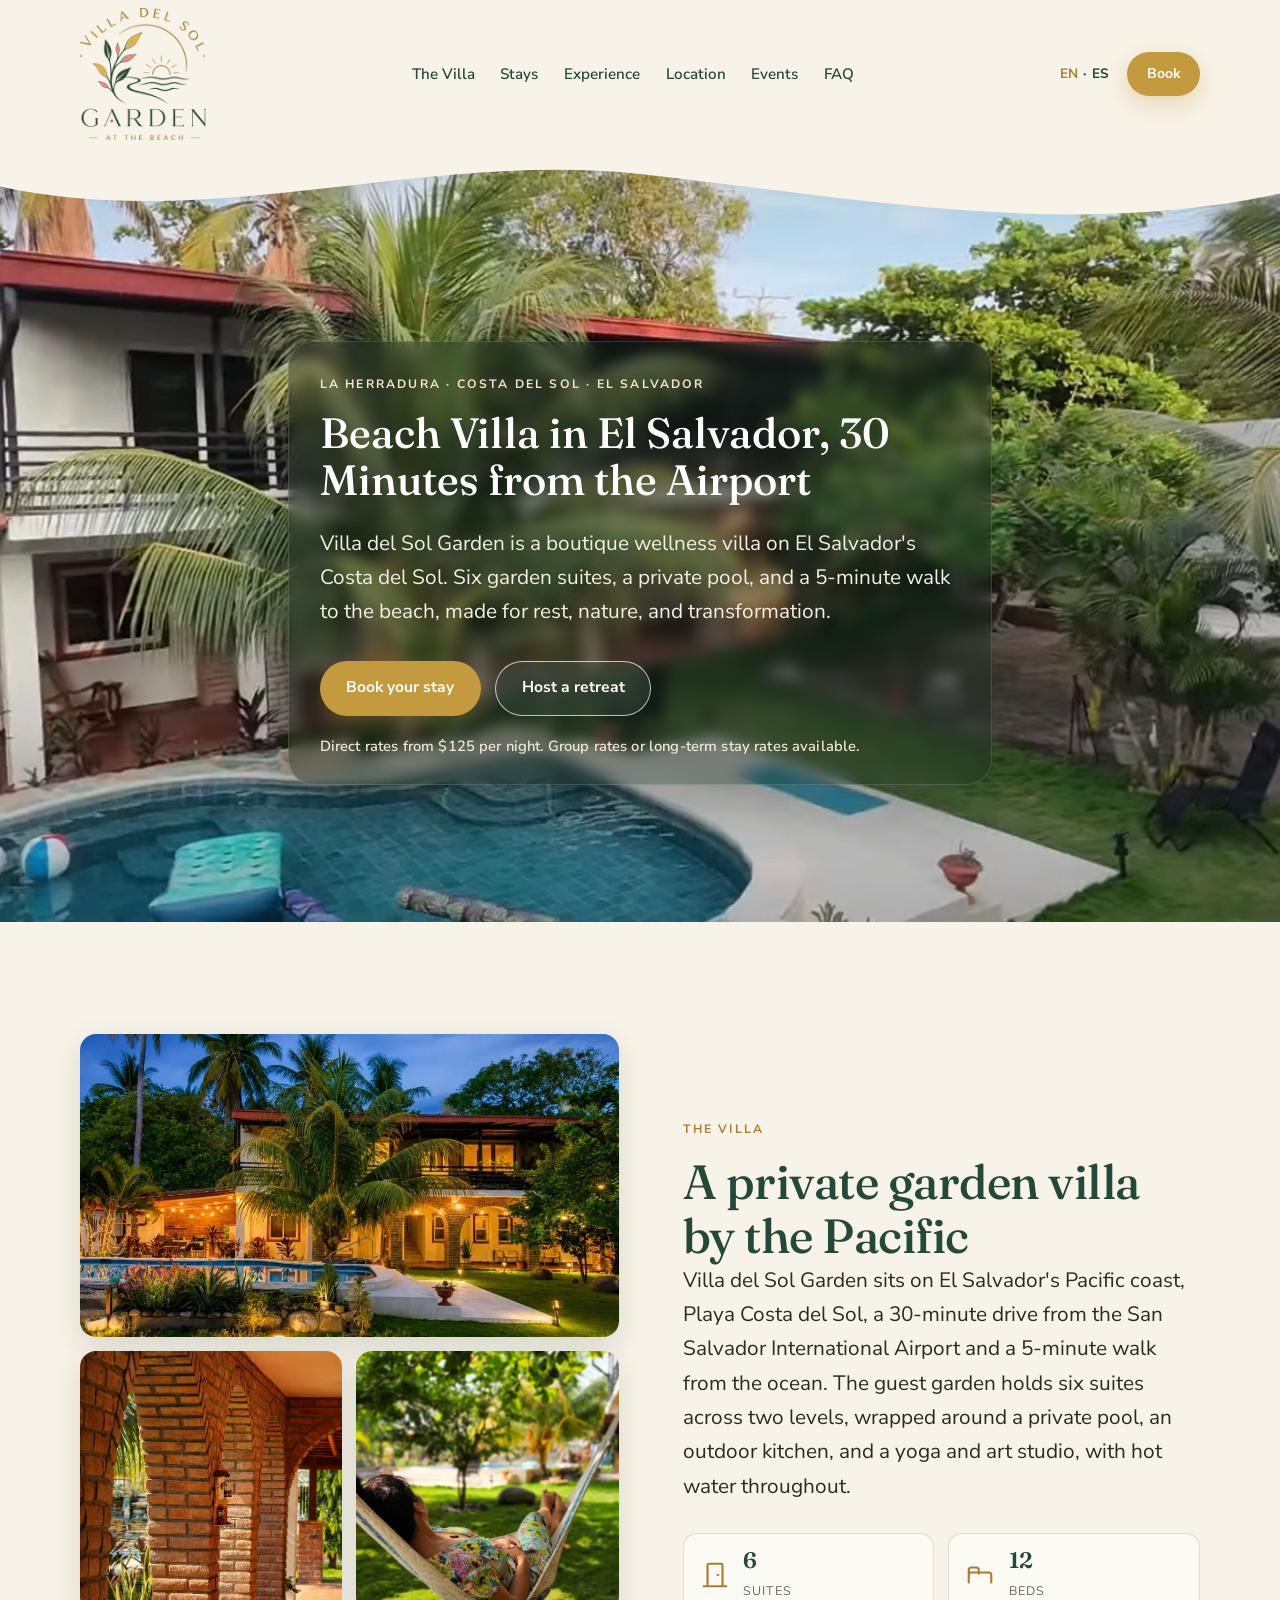
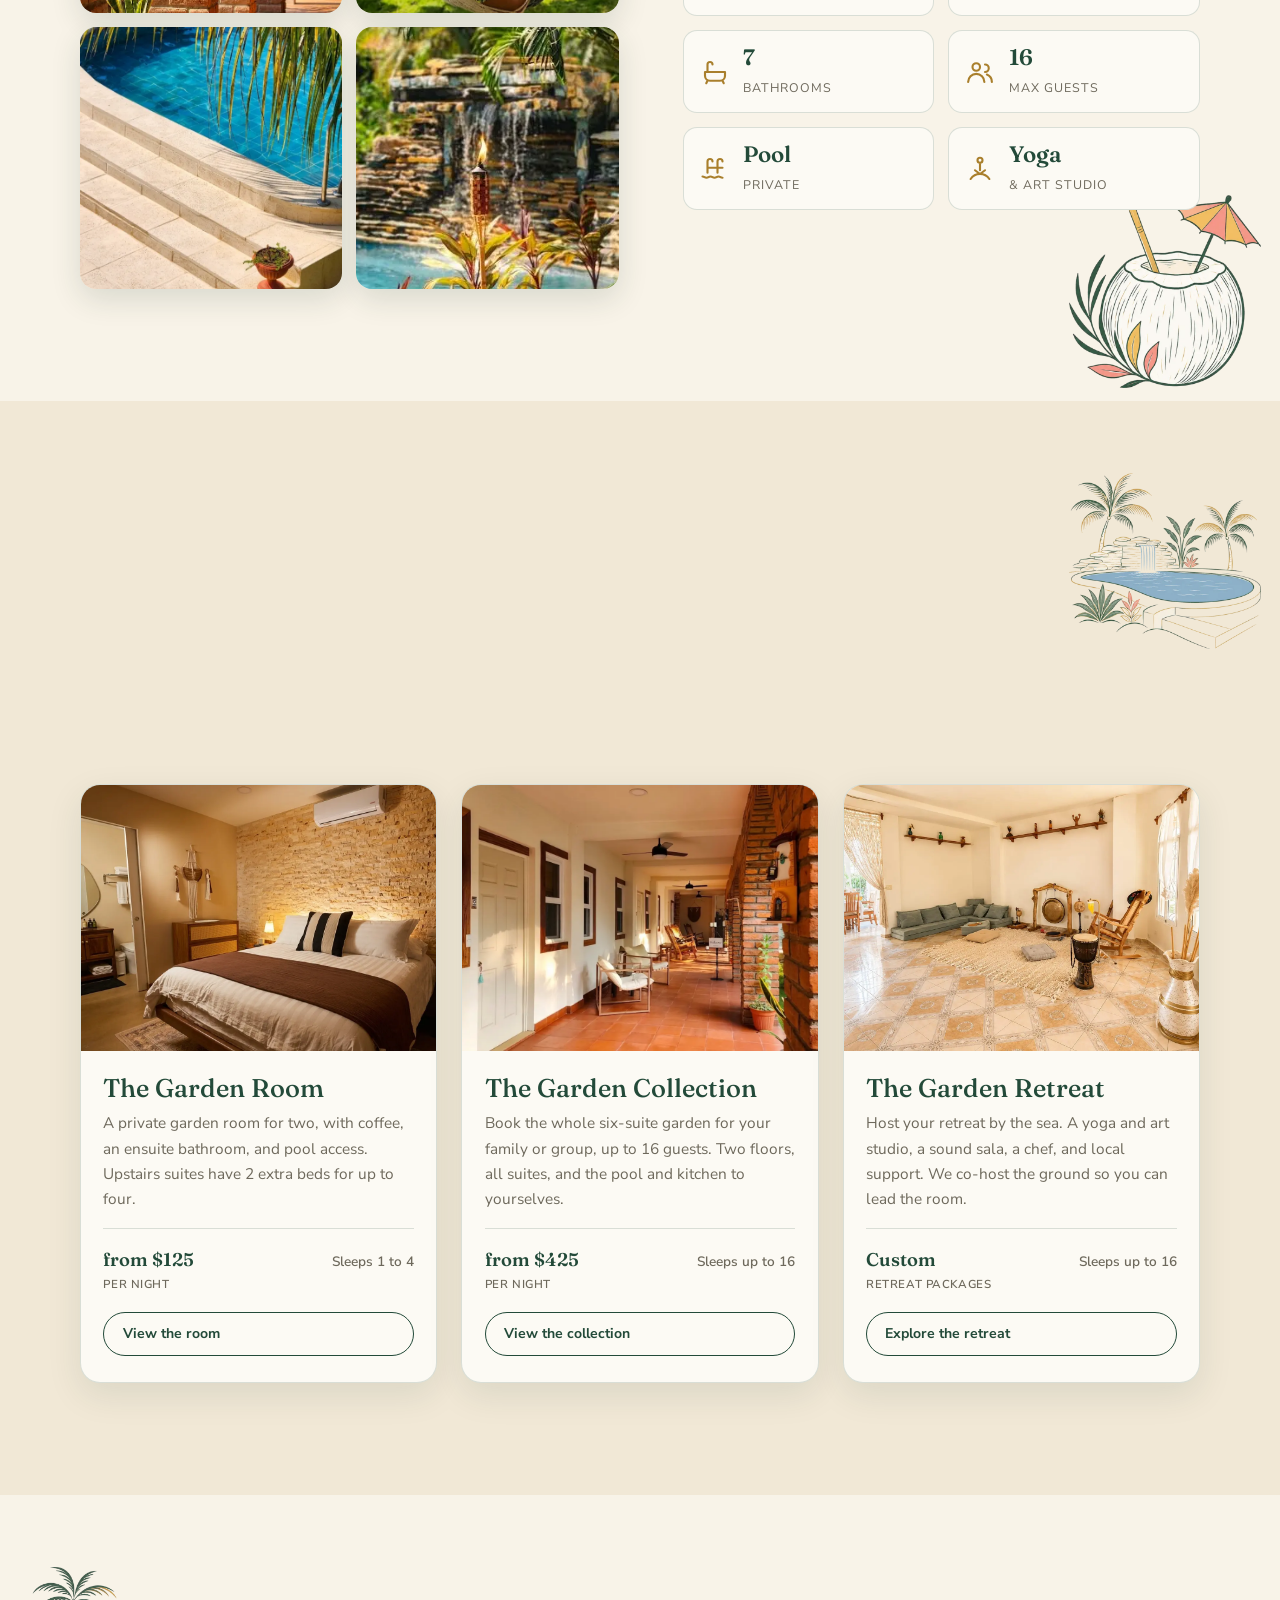
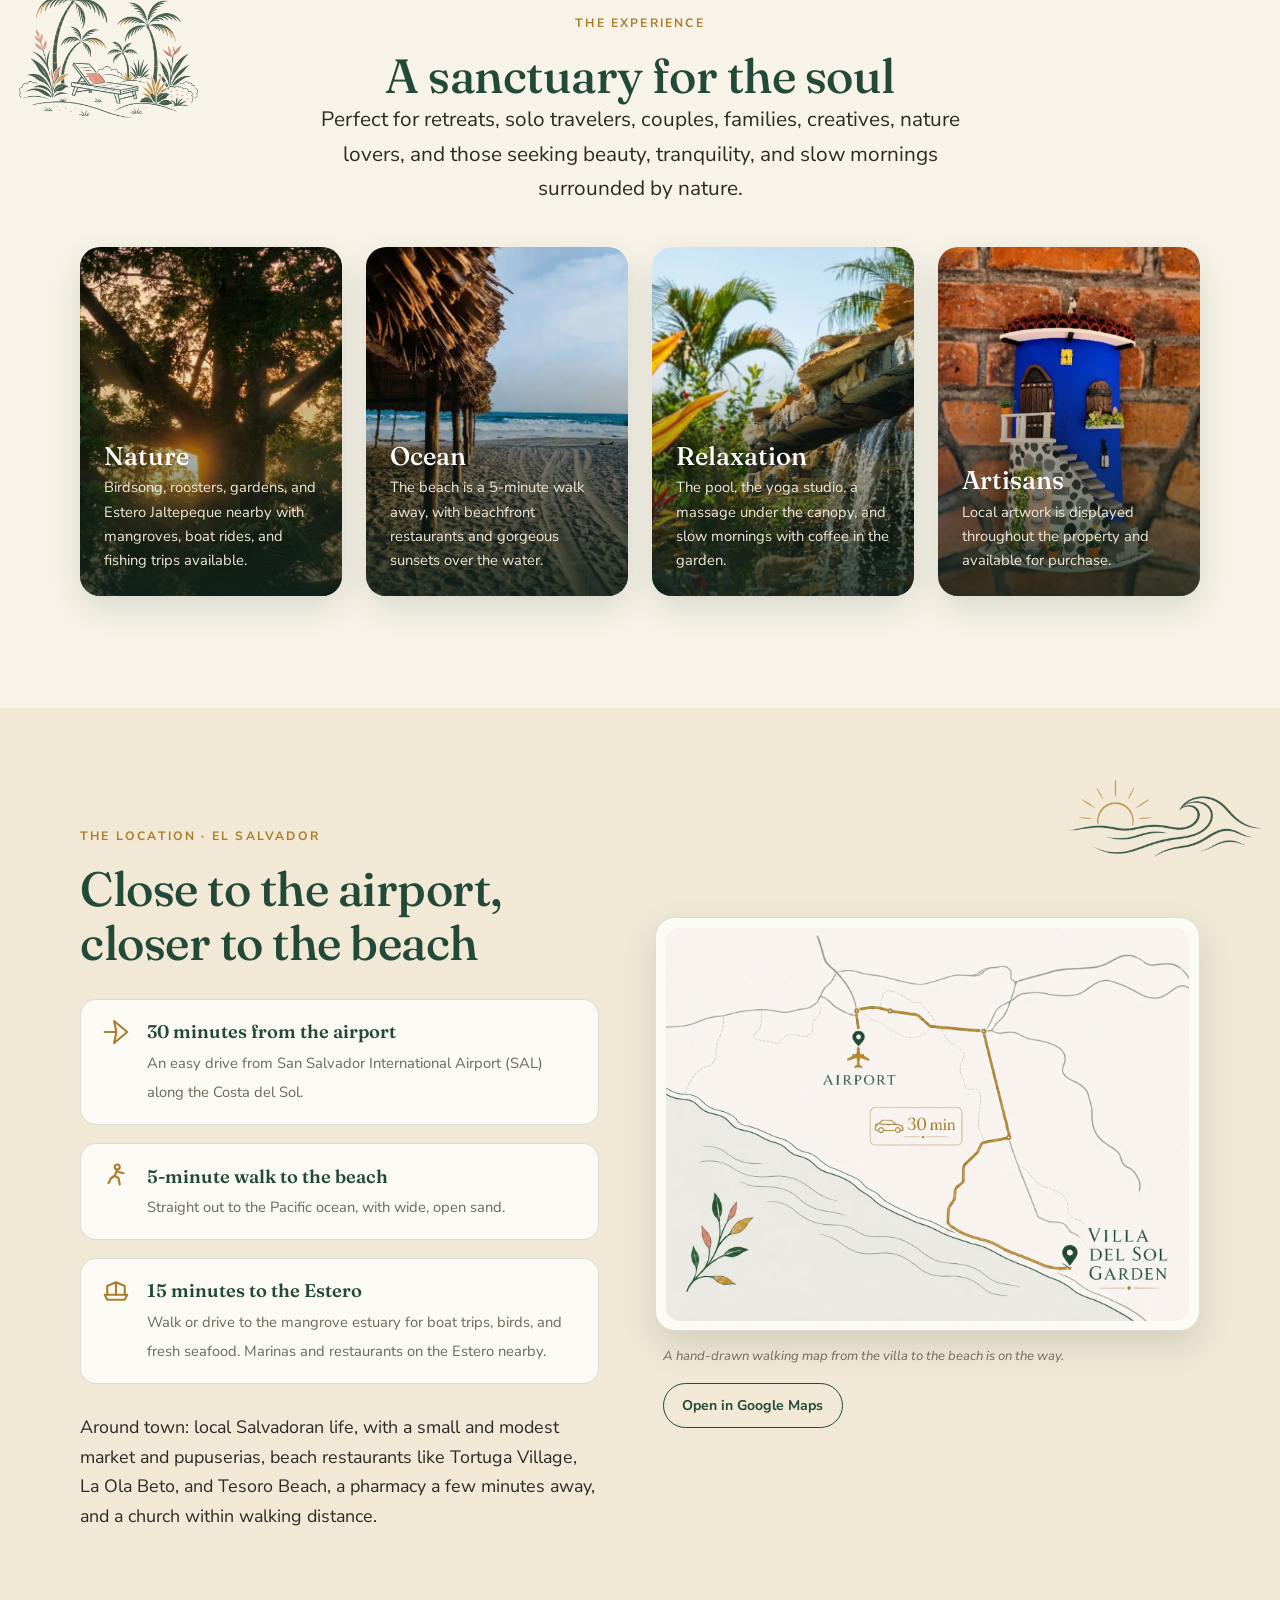
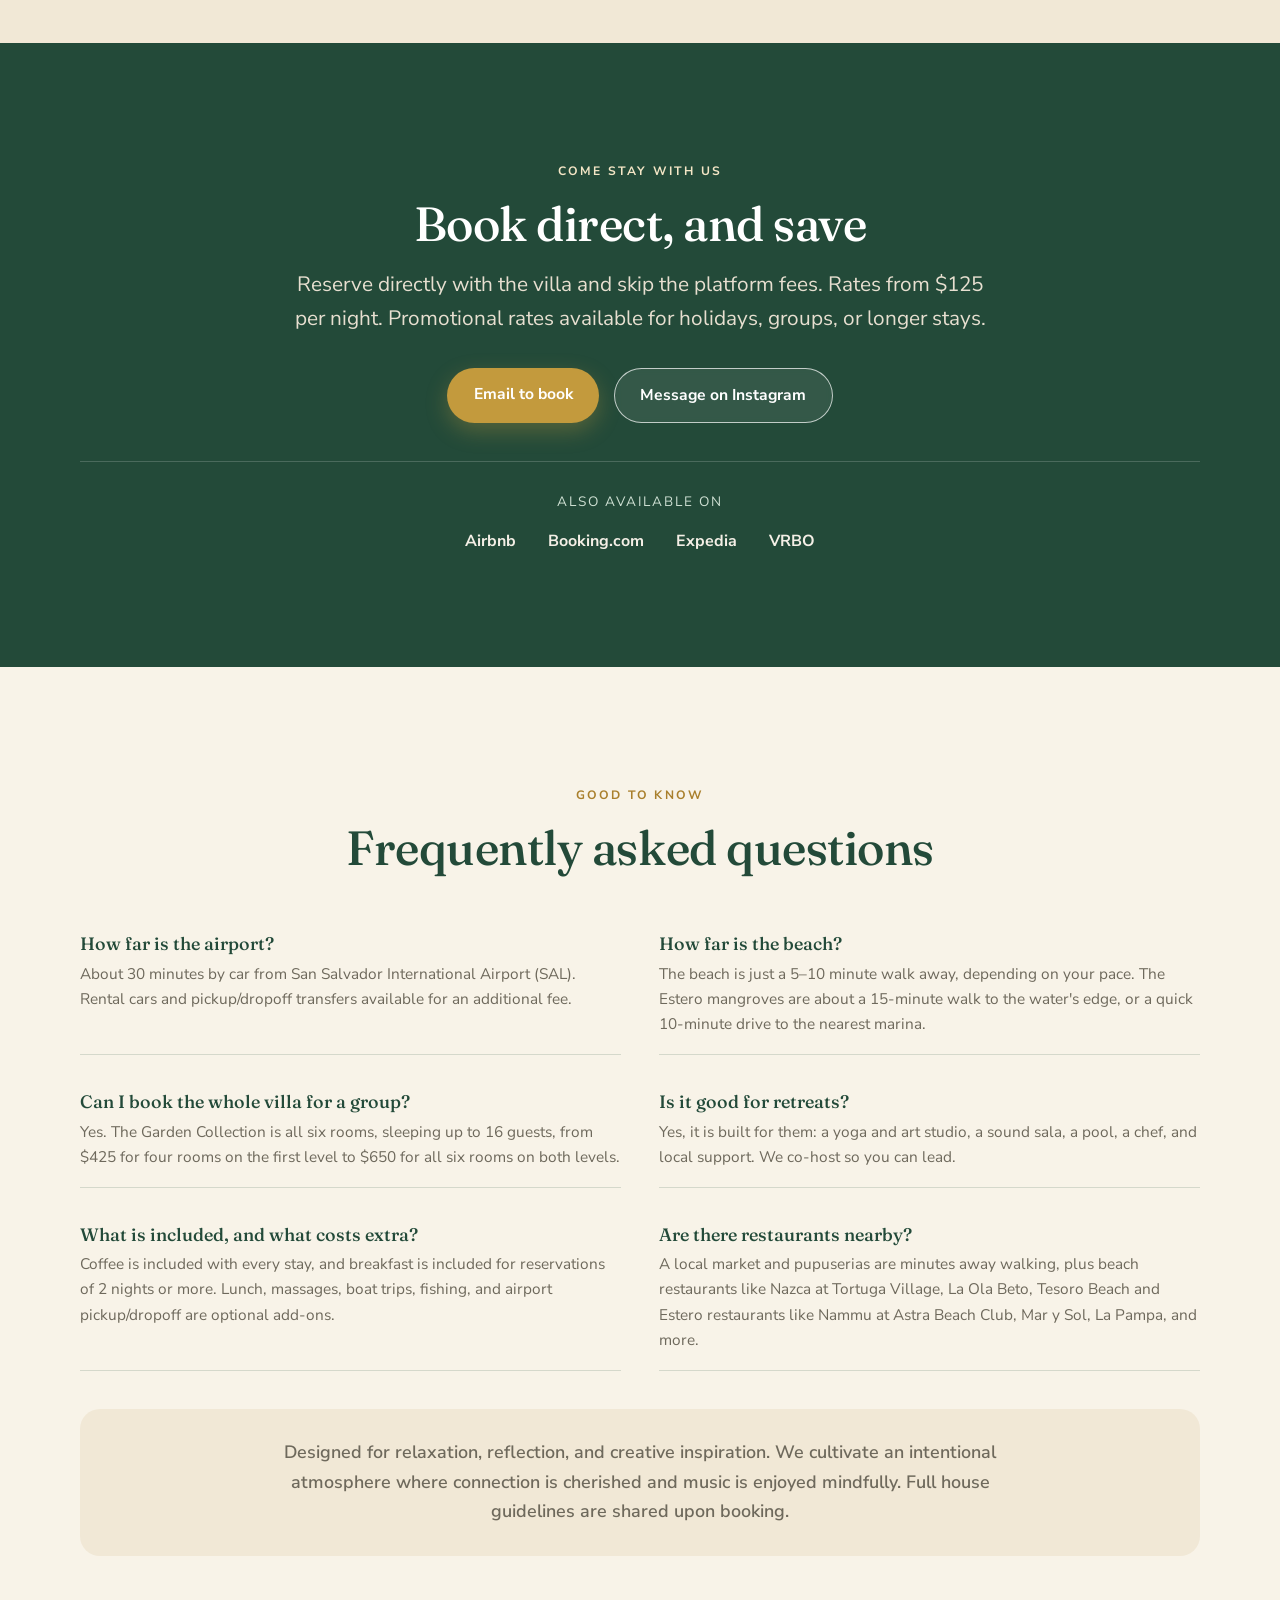
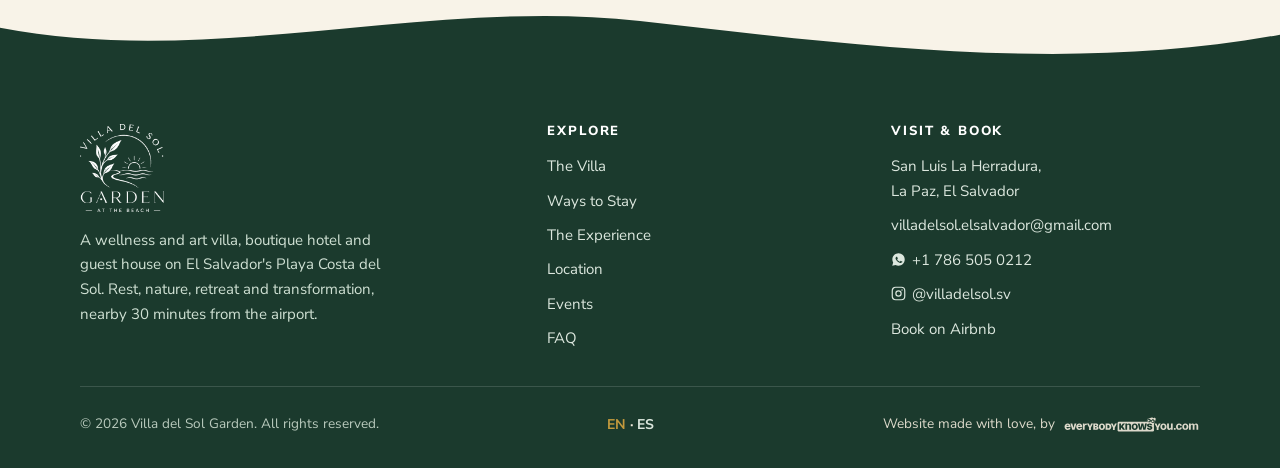
==== commit 635bf5f0: "Hero 2 lines + lowercase from, Artisans card, 'important details', delivery note reworded" ====
--- a/index.html
+++ b/index.html
@@ -3,7 +3,7 @@
 <head>
 <meta charset="UTF-8">
 <meta name="viewport" content="width=device-width, initial-scale=1.0">
-<title>Beach Villa in El Salvador, 30 Minutes From the Airport</title>
+<title>Beach Villa in El Salvador, 30 Minutes from the Airport</title>
 <meta name="description" content="Villa del Sol Garden is a wellness villa in El Salvador, 30 minutes from the airport and a 5-minute walk to the beach. Six suites, private pool, retreats. Book direct.">
 <meta name="keywords" content="beach villa El Salvador, villa rental near El Salvador airport, beach house 30 minutes from airport, Costa del Sol villa, La Herradura villa rental, wellness retreat El Salvador, retreat venue El Salvador, private villa with pool El Salvador, casa de playa El Salvador, villa cerca del aeropuerto, alquiler villa Costa del Sol">
 
@@ -13,7 +13,7 @@
 <link rel="alternate" hreflang="es-SV" href="https://villadelsolsv.com/es/">
 <link rel="alternate" hreflang="x-default" href="https://villadelsolsv.com/">
 
-<meta property="og:title" content="Beach Villa in El Salvador, 30 Minutes From the Airport">
+<meta property="og:title" content="Beach Villa in El Salvador, 30 Minutes from the Airport">
 <meta property="og:description" content="A wellness villa on El Salvador's Costa del Sol. Six garden suites, private pool, and a 5-minute walk to the beach. Made for rest, nature, and retreats.">
 <meta property="og:type" content="website">
 <meta property="og:url" content="https://villadelsolsv.com/">
@@ -26,7 +26,7 @@
 <meta property="og:locale:alternate" content="es_SV">
 
 <meta name="twitter:card" content="summary_large_image">
-<meta name="twitter:title" content="Beach Villa in El Salvador, 30 Minutes From the Airport">
+<meta name="twitter:title" content="Beach Villa in El Salvador, 30 Minutes from the Airport">
 <meta name="twitter:description" content="A wellness villa on El Salvador's Costa del Sol. Six garden suites, private pool, and a 5-minute walk to the beach.">
 <meta name="twitter:image" content="https://villadelsolsv.com/assets/images/social-share/social-share-villa-del-sol-garden-villadelsolsv.com.jpg">
 
@@ -173,7 +173,7 @@
     <div class="wrap">
       <div class="hero-inner">
         <span class="eyebrow">La Herradura &middot; Costa del Sol &middot; El Salvador</span>
-        <h1>Beach Villa in El Salvador, 30 Minutes From the Airport</h1>
+        <h1>Beach Villa in El Salvador, 30 Minutes from the Airport</h1>
         <p class="lead">Villa del Sol Garden is a boutique wellness villa on El Salvador's Costa del Sol. Six garden suites, a private pool, and a 5-minute walk to the beach, made for rest, nature, and transformation.</p>
         <div class="hero-cta">
           <a class="btn btn-gold" href="#book">Book your stay</a>
@@ -277,7 +277,7 @@
         </article>
         <article class="exp-card reveal">
           <img src="assets/images/experience/experience-localart-villa-del-sol-villadelsolsv.com.webp" alt="Local Salvadoran artwork displayed at Villa del Sol Garden" loading="lazy">
-          <div class="txt"><h3>Local Art</h3><p>Local artwork is displayed throughout the property and available for purchase.</p></div>
+          <div class="txt"><h3>Artisans</h3><p>Local artwork is displayed throughout the property and available for purchase.</p></div>
         </article>
       </div>
     </div>
--- a/assets/css/styles.css
+++ b/assets/css/styles.css
@@ -90,7 +90,7 @@
   padding:clamp(1.5rem,2vw,2.4rem) clamp(1.6rem,2.4vw,2.6rem);
   box-shadow:0 24px 60px rgba(10,24,18,.28)}
 .hero .eyebrow,.book .eyebrow{color:var(--cream-lt)}
-.hero h1{color:#fff;font-size:clamp(2rem,1.5rem + 2.4vw,3.15rem);font-weight:500;text-shadow:0 2px 30px rgba(0,0,0,.35);max-width:26ch}
+.hero h1{color:#fff;font-size:clamp(1.85rem,1.35rem + 2.1vw,2.65rem);font-weight:500;text-shadow:0 2px 30px rgba(0,0,0,.35);max-width:30ch}
 .hero .lead{color:#f4efe6;margin-top:1.3rem;text-shadow:0 1px 16px rgba(0,0,0,.35)}
 .hero-cta{display:flex;flex-wrap:wrap;gap:.9rem;margin-top:2rem}
 .hero-note{margin-top:1.15rem;font-size:.92rem;color:#f0e7d6;font-weight:600;letter-spacing:.01em}
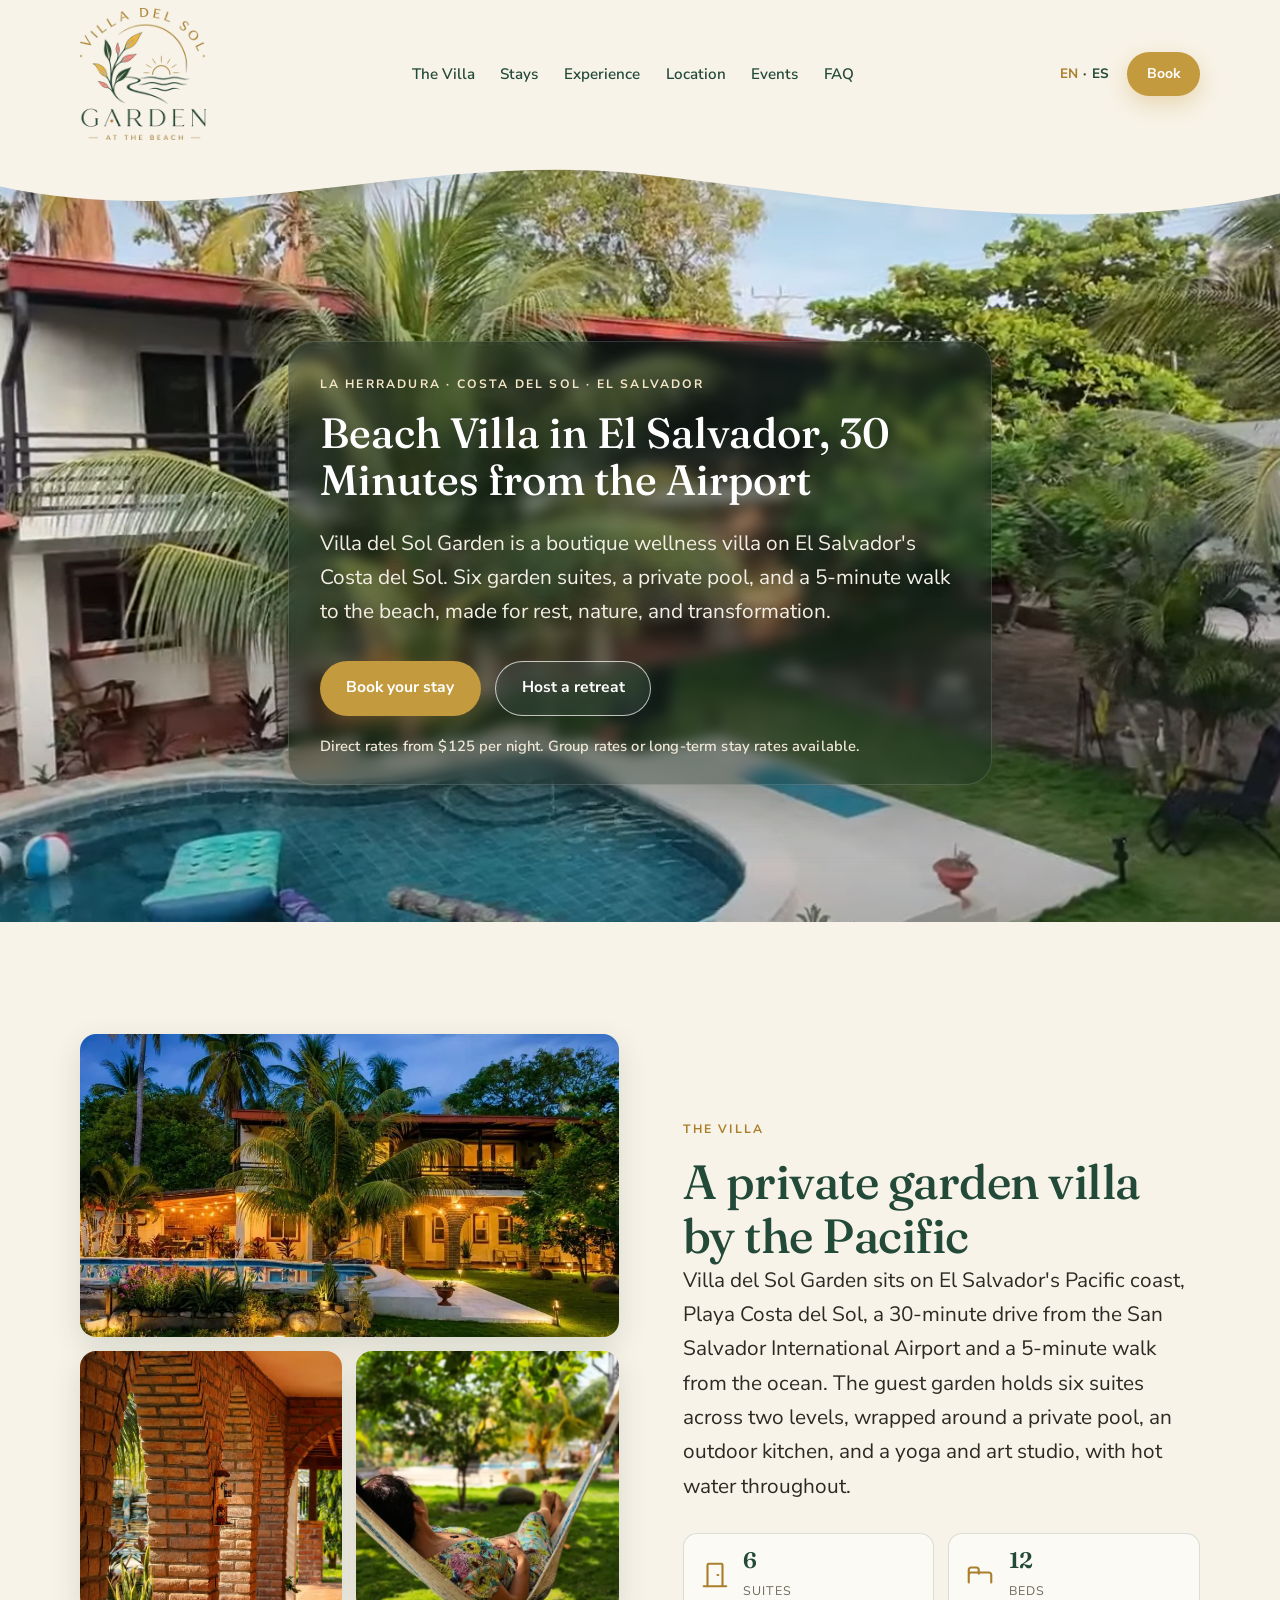
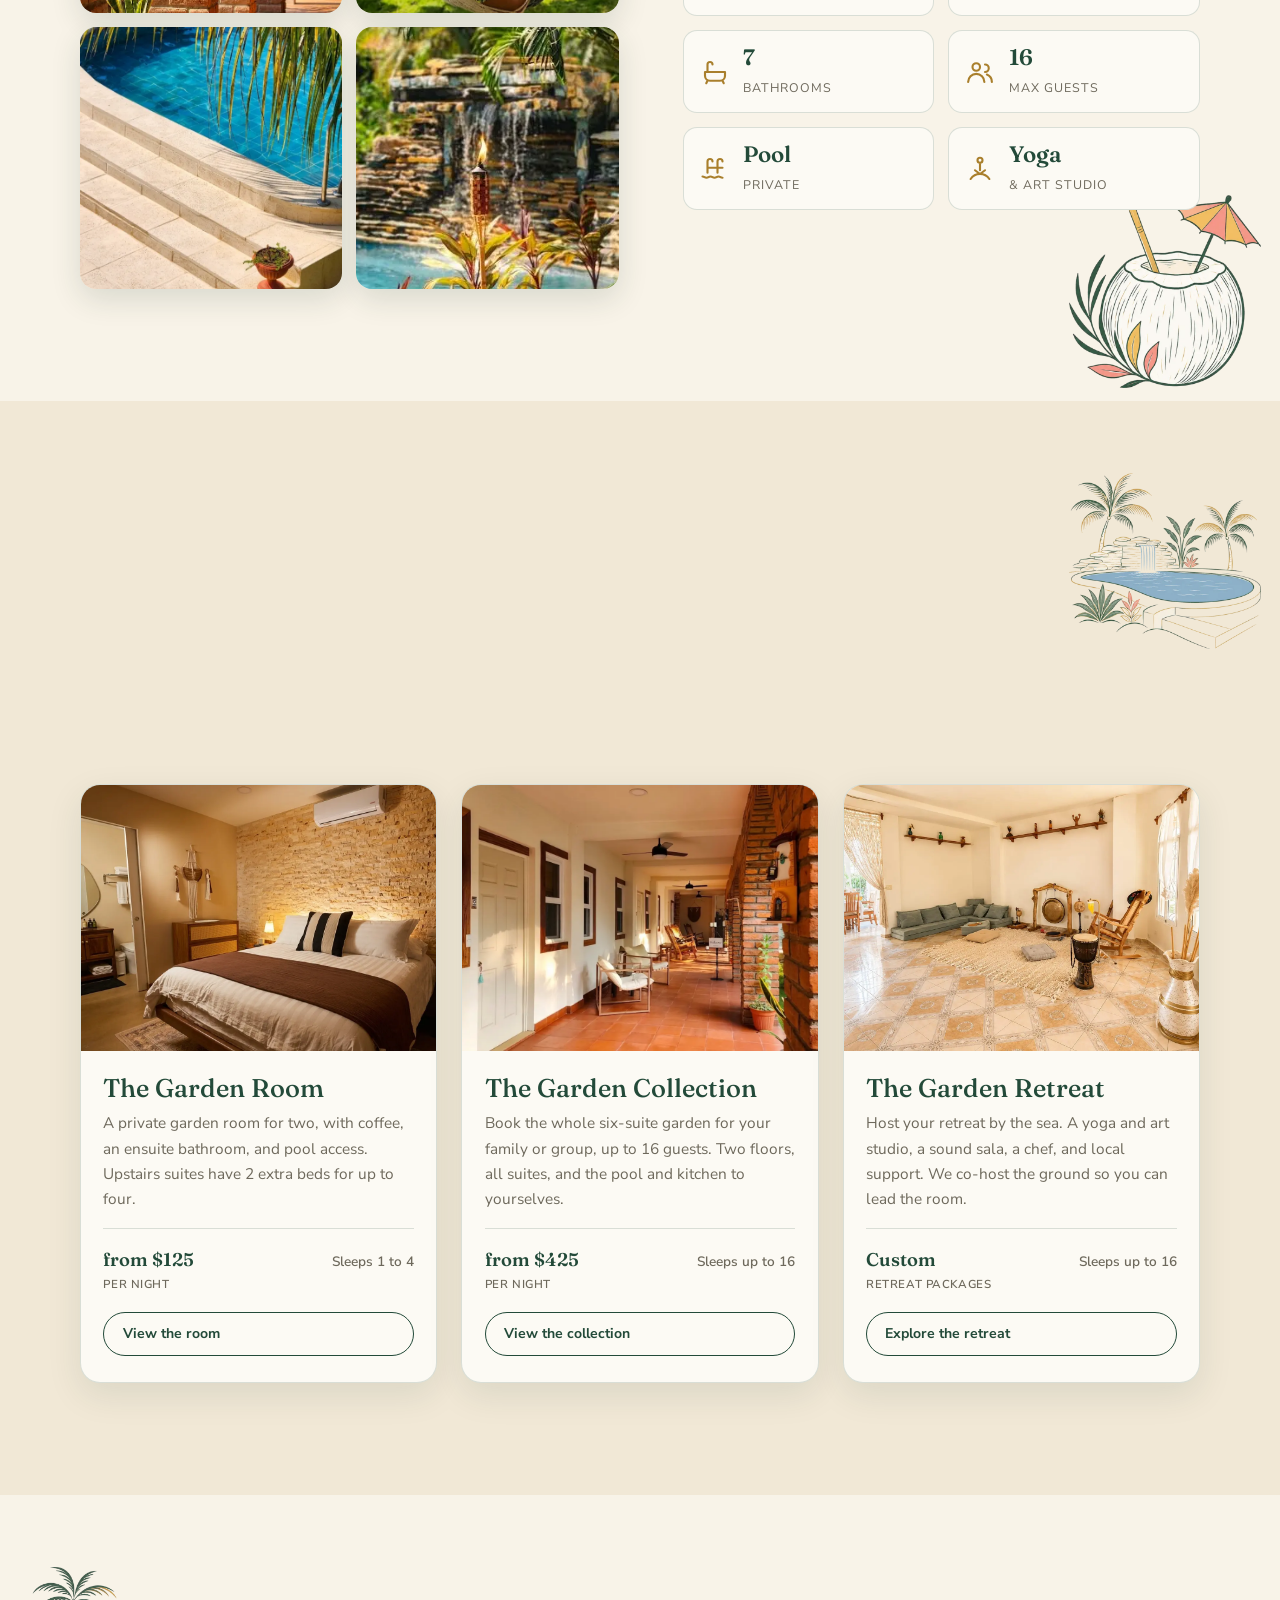
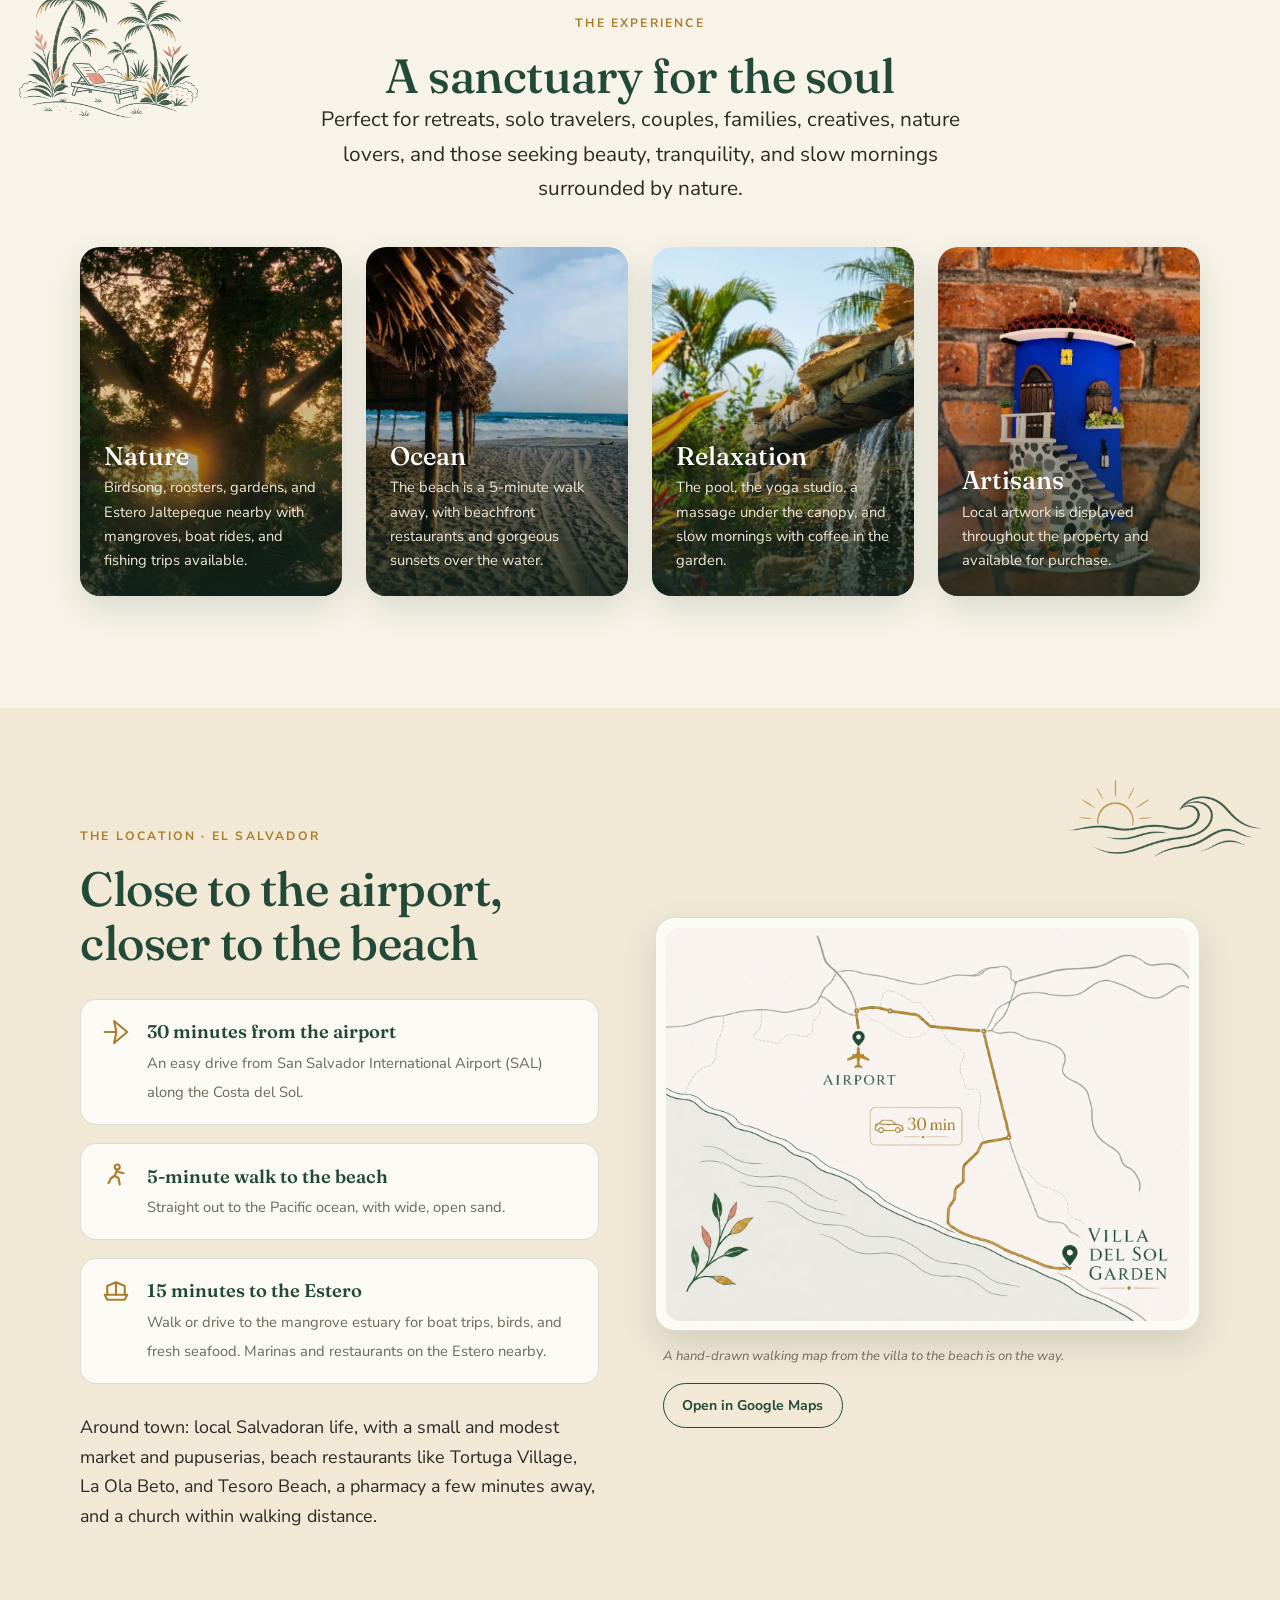
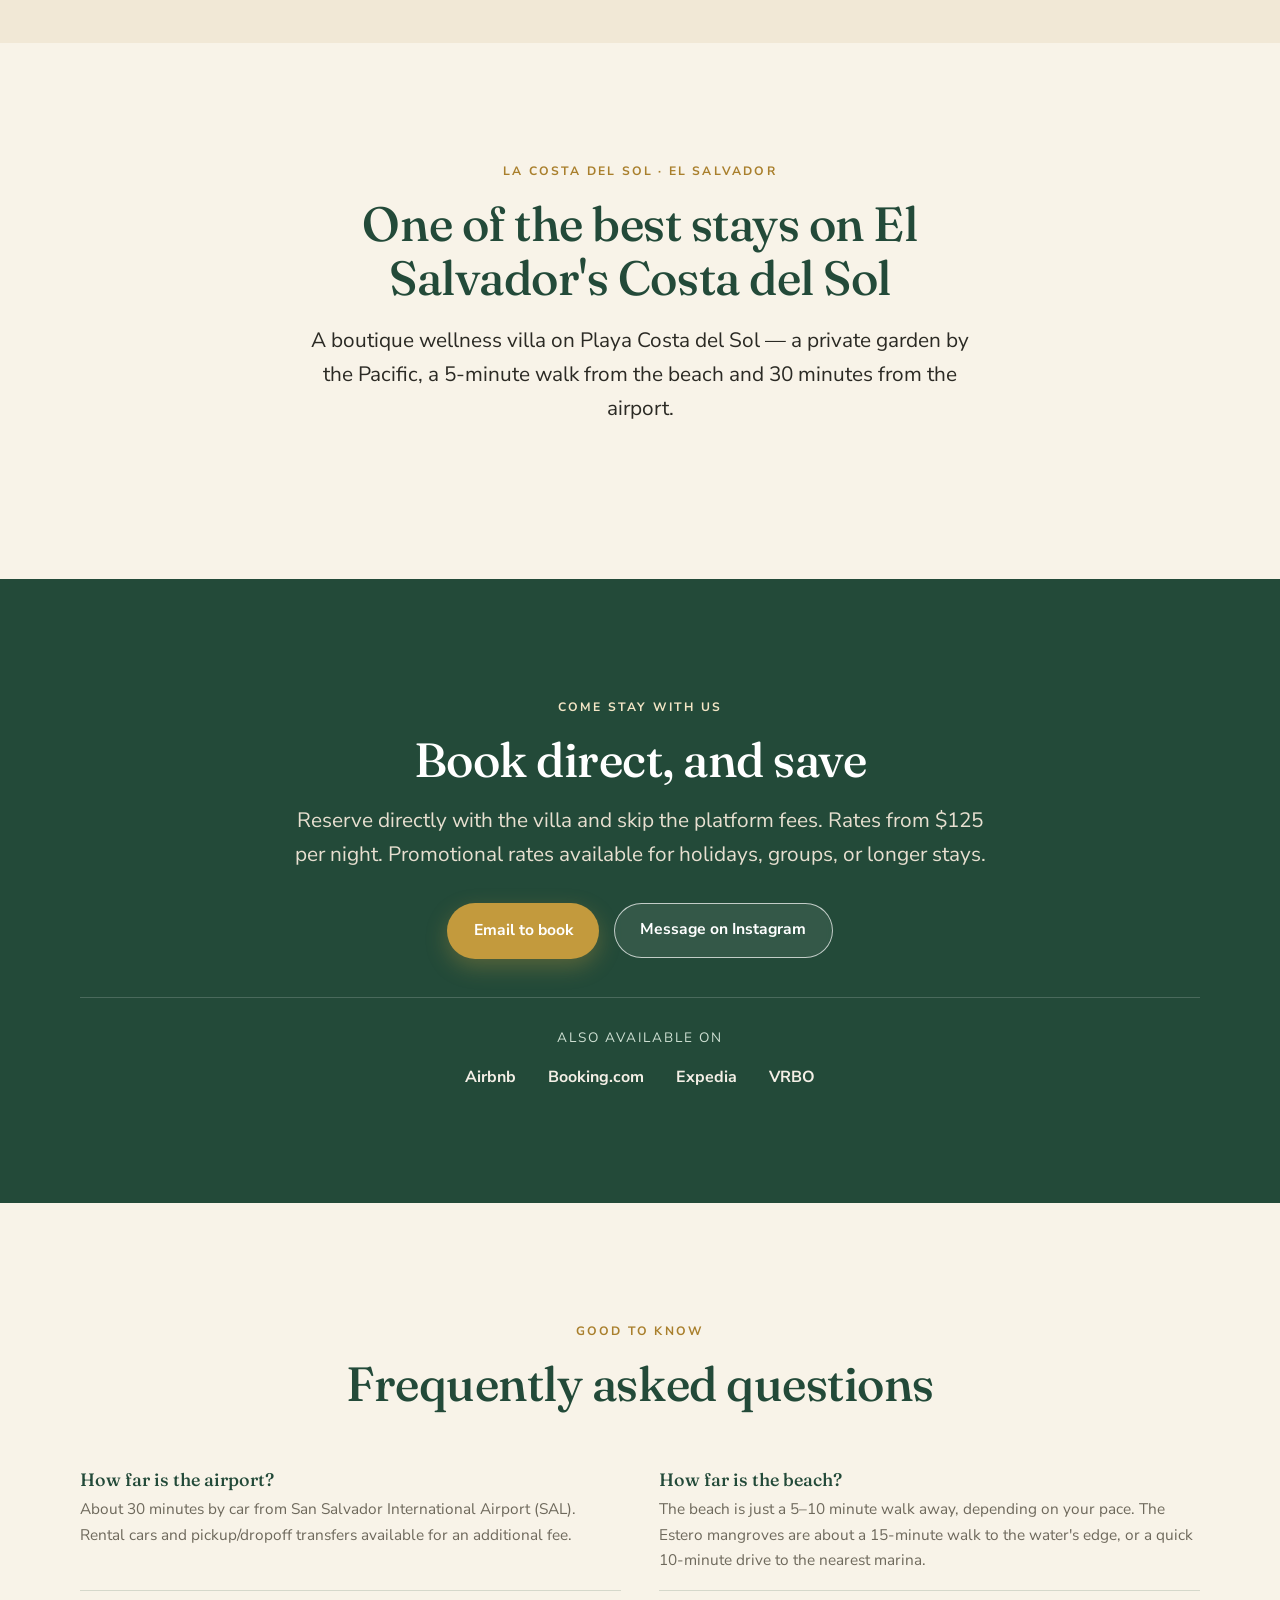
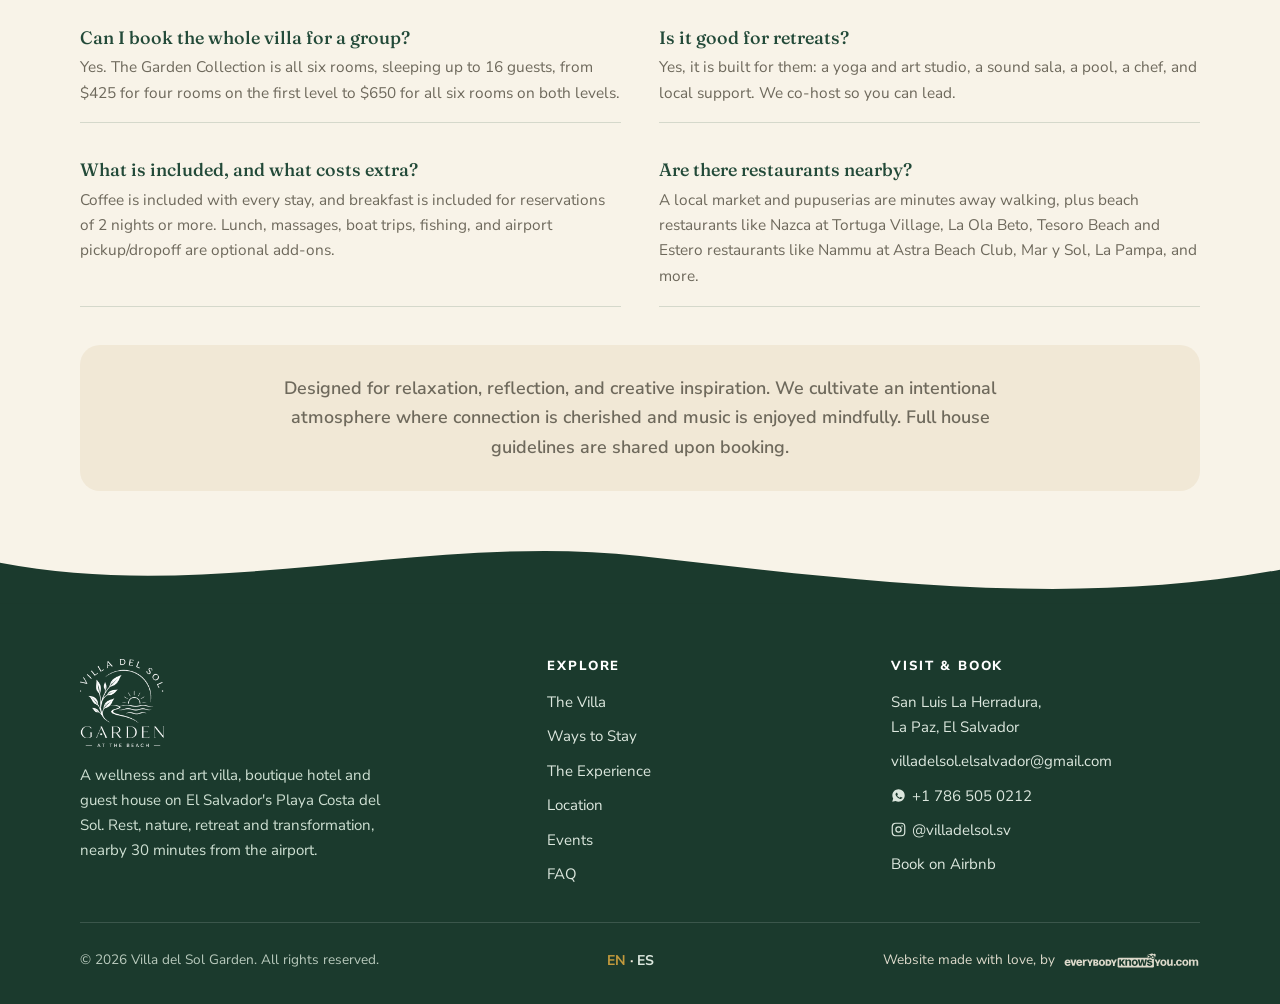
==== commit fd5696ce: "Add 'best stays on Costa del Sol' positioning tagline (visible section + schema slogan + llms), fix " ====
--- a/index.html
+++ b/index.html
@@ -66,7 +66,7 @@
       "url": "https://villadelsolsv.com/",
       "logo": "https://villadelsolsv.com/assets/images/logos/logo-villa-del-sol-garden-villadelsolsv.com.webp",
       "image": "https://villadelsolsv.com/assets/images/social-share/social-share-villa-del-sol-garden-villadelsolsv.com.jpg",
-      "slogan": "A wellness villa for rest, nature, and transformation.",
+      "slogan": "One of the best stays on El Salvador's Costa del Sol — a wellness villa for rest, nature, and transformation.",
       "description": "Villa del Sol Garden is a wellness villa on El Salvador's Costa del Sol, a 30-minute drive from San Salvador International Airport and a 5-minute walk to the beach. Six garden suites, a private pool, a yoga and art studio, and retreat hosting.",
       "areaServed": ["SV", "US"],
       "knowsLanguage": ["en", "es"],
@@ -309,6 +309,17 @@
     </div>
   </section>
 
+  <!-- POSITIONING / COSTA DEL SOL -->
+  <section class="section" id="costa-del-sol">
+    <div class="wrap">
+      <div class="sec-head center reveal" style="text-align:center;margin-left:auto;margin-right:auto">
+        <span class="eyebrow">La Costa del Sol &middot; El Salvador</span>
+        <h2>One of the best stays on El Salvador's Costa del Sol</h2>
+        <p class="lead" style="margin:1.1rem auto 0">A boutique wellness villa on Playa Costa del Sol &mdash; a private garden by the Pacific, a 5-minute walk from the beach and 30 minutes from the airport.</p>
+      </div>
+    </div>
+  </section>
+
   <!-- BOOK -->
   <section class="section book" id="book">
 <div class="leaf-flock gold on-dark" data-n="12" aria-hidden="true"></div>
--- a/assets/css/styles.css
+++ b/assets/css/styles.css
@@ -396,6 +396,8 @@
 /* round 4: bigger beach walk video with caption */
 .walk-fig{margin:0;display:flex;flex-direction:column;align-items:center;text-align:center}
 .walk-video{width:100%;max-width:330px;border-radius:24px;border:7px solid var(--card);box-shadow:0 18px 44px rgba(27,58,45,.22);display:block;background:#000;aspect-ratio:9/16;object-fit:cover}
+.walk-map{margin:1.9rem auto 0;max-width:580px;border-radius:18px;overflow:hidden;border:1px solid var(--line);box-shadow:0 14px 34px rgba(27,58,45,.14);background:var(--card)}
+.walk-map img{width:100%;display:block}
 .walk-fig figcaption{margin-top:1rem;color:var(--muted);font-size:1rem;line-height:1.55;max-width:330px}
 
 /* round 4: portrait video strip on room subpages */
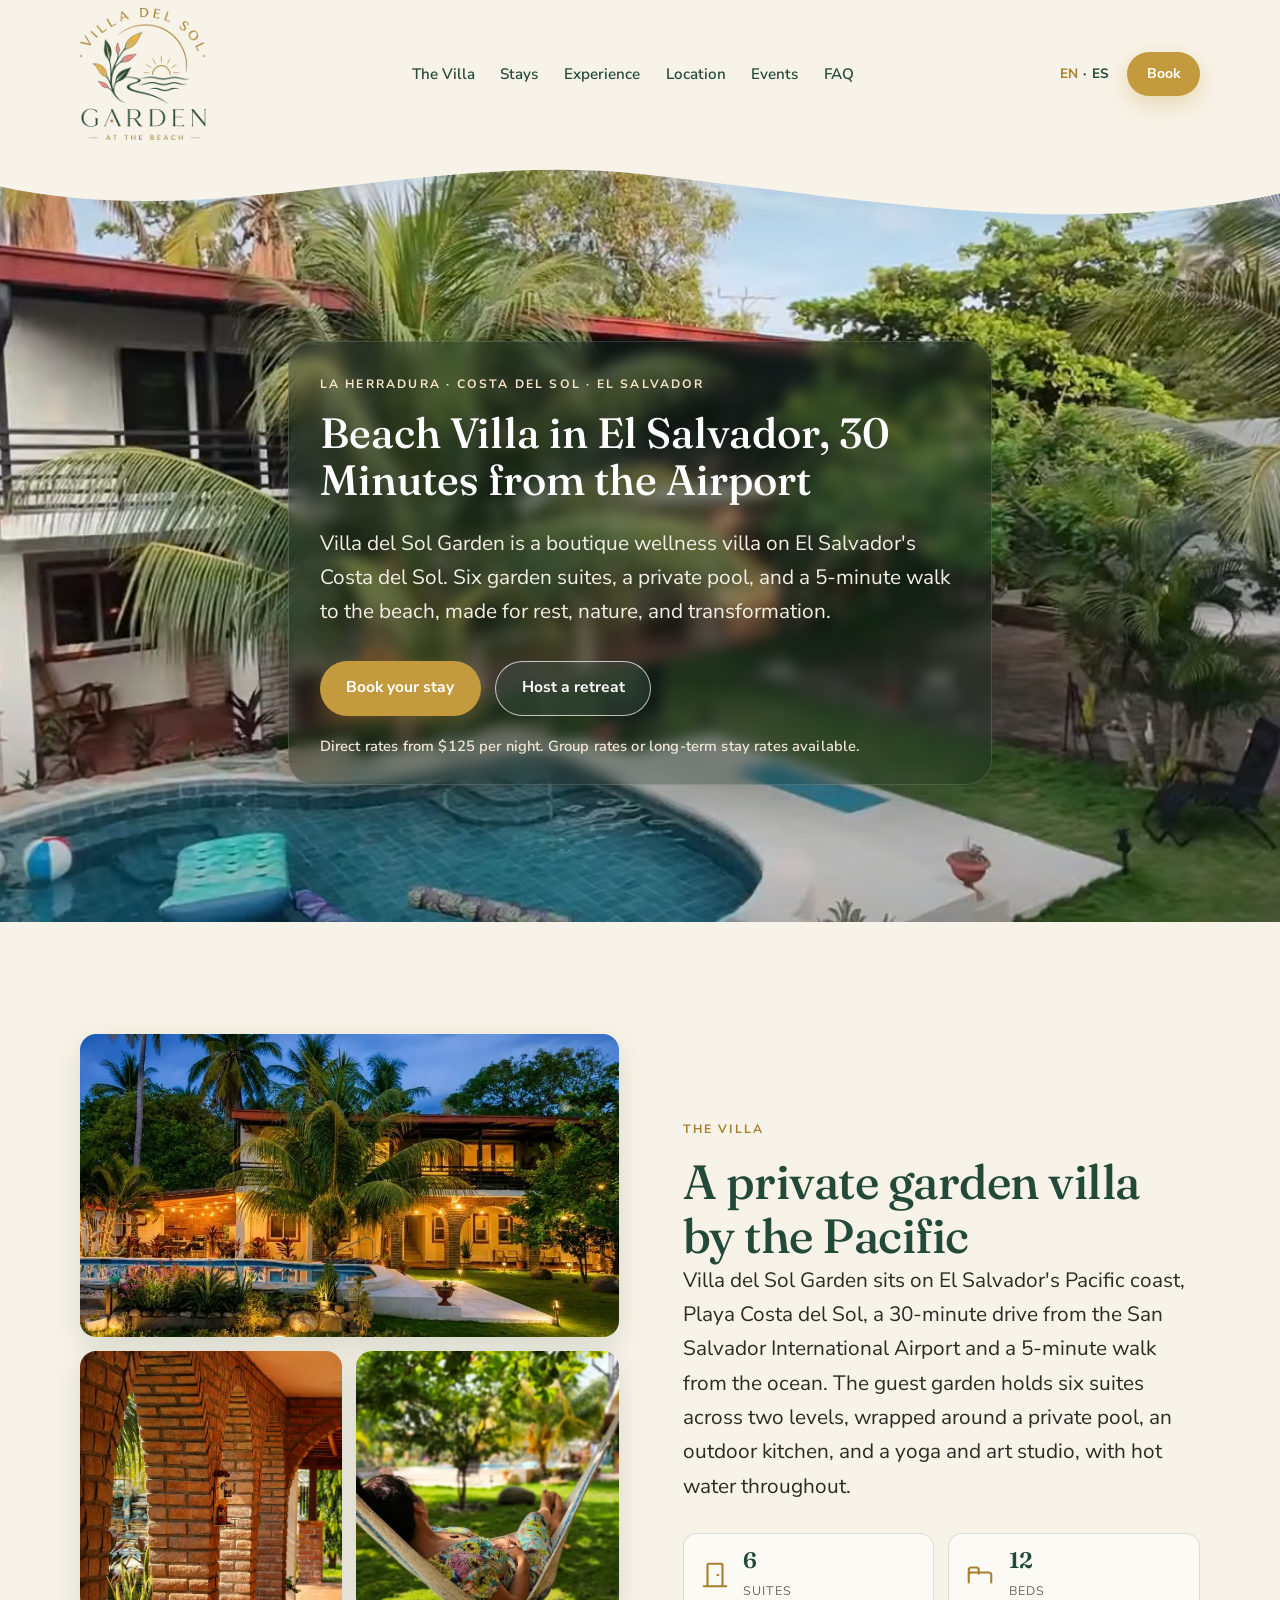
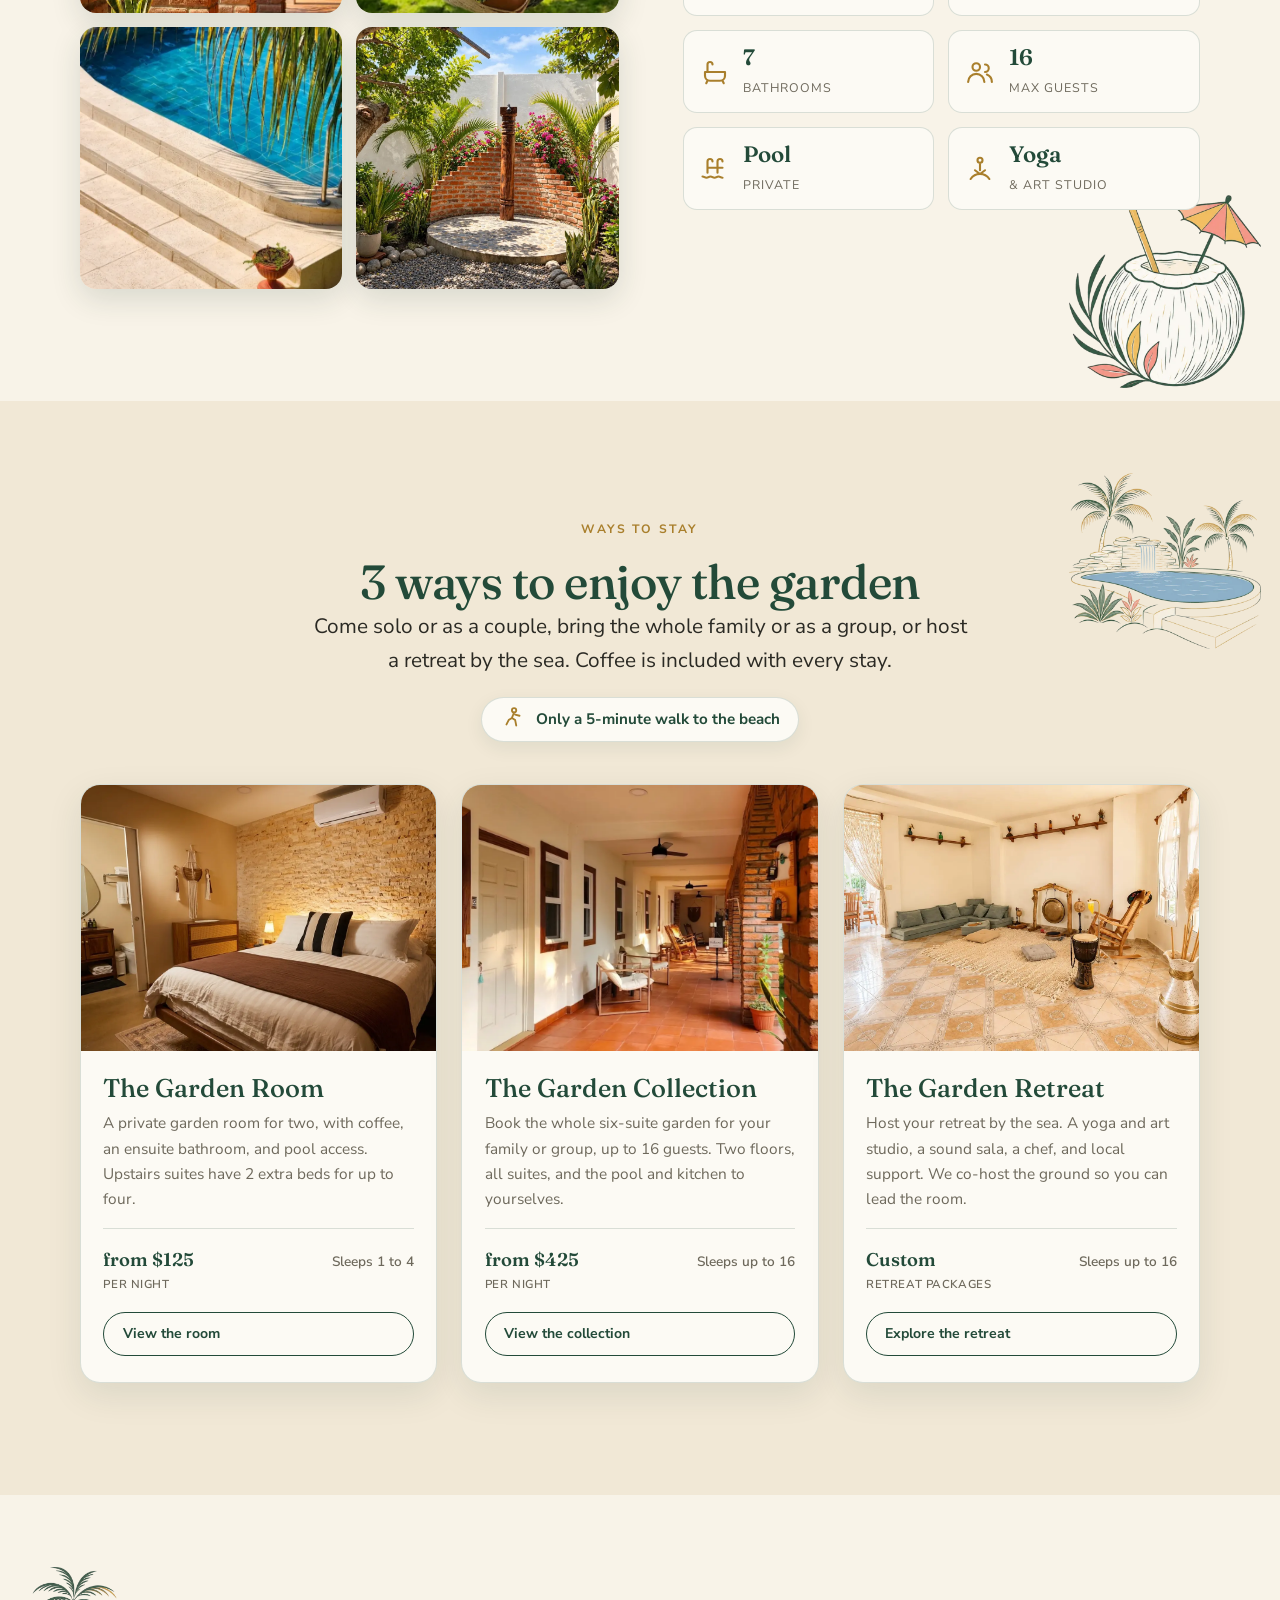
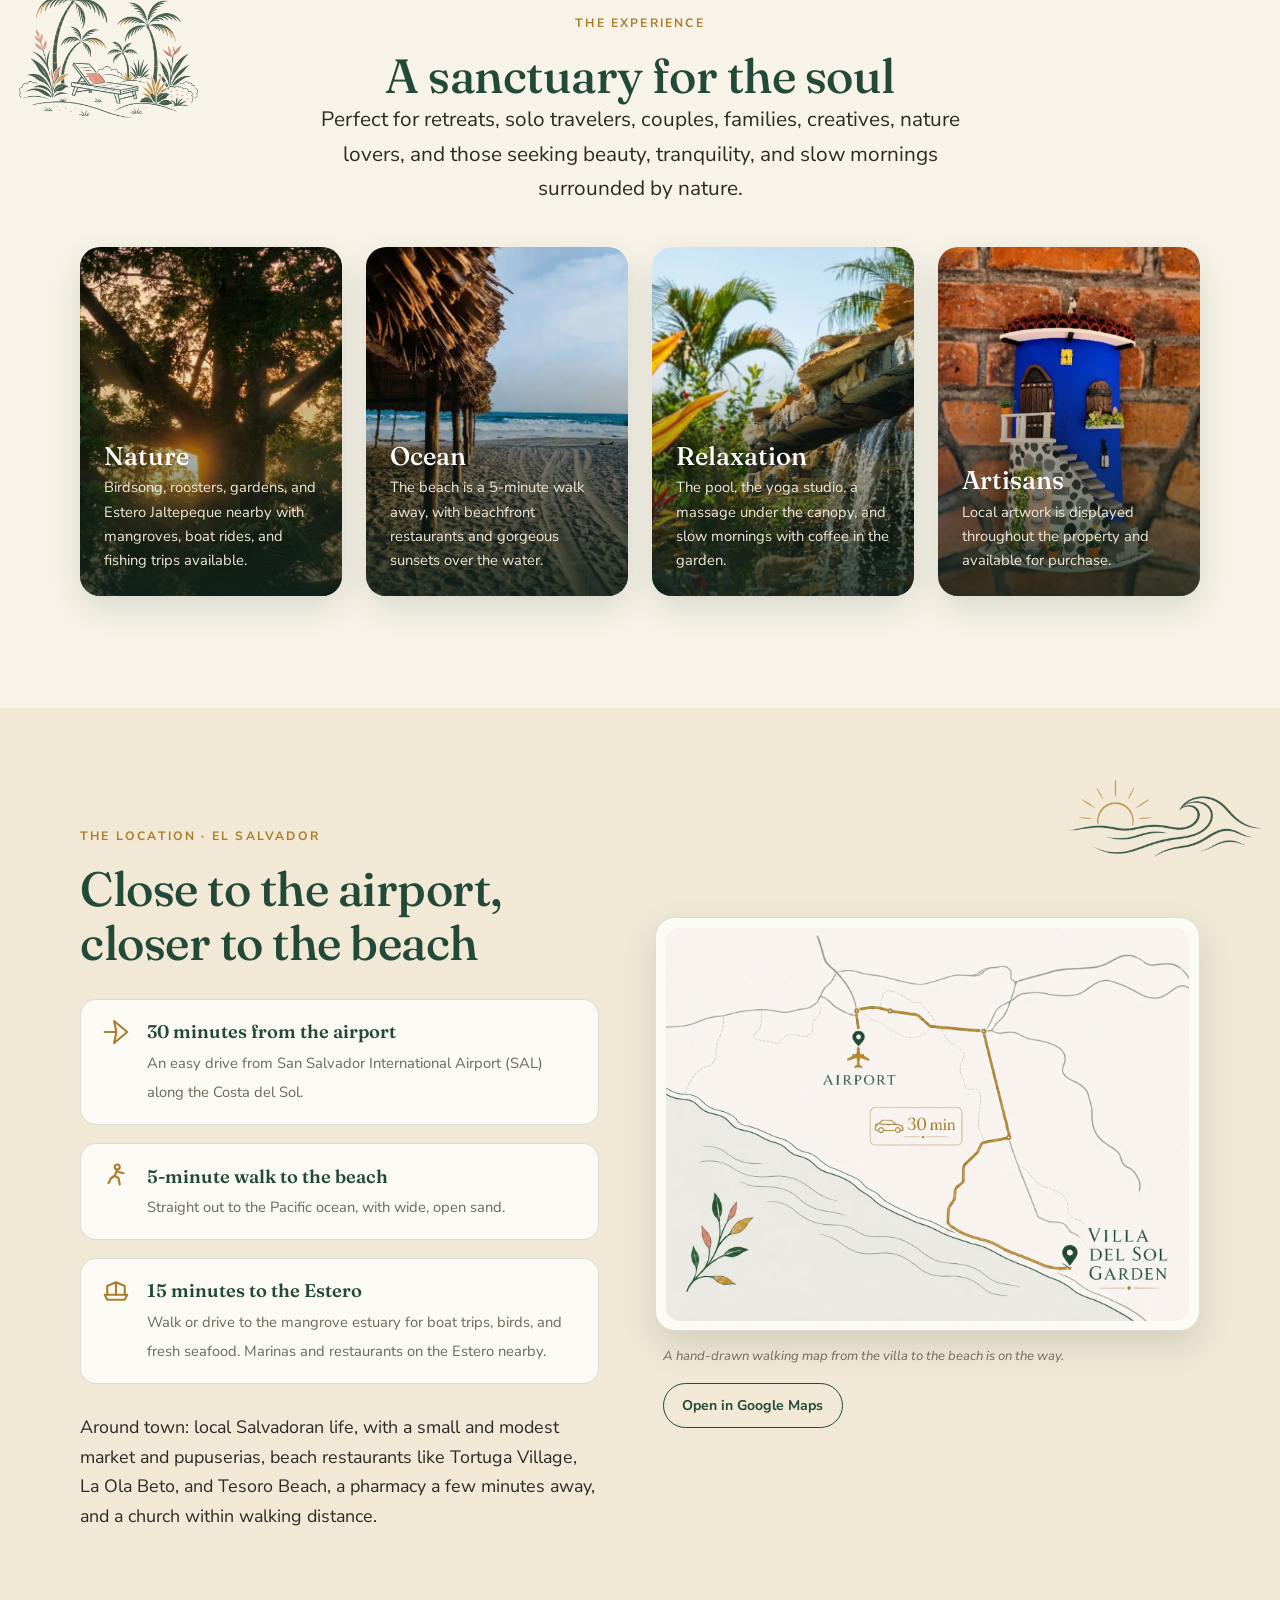
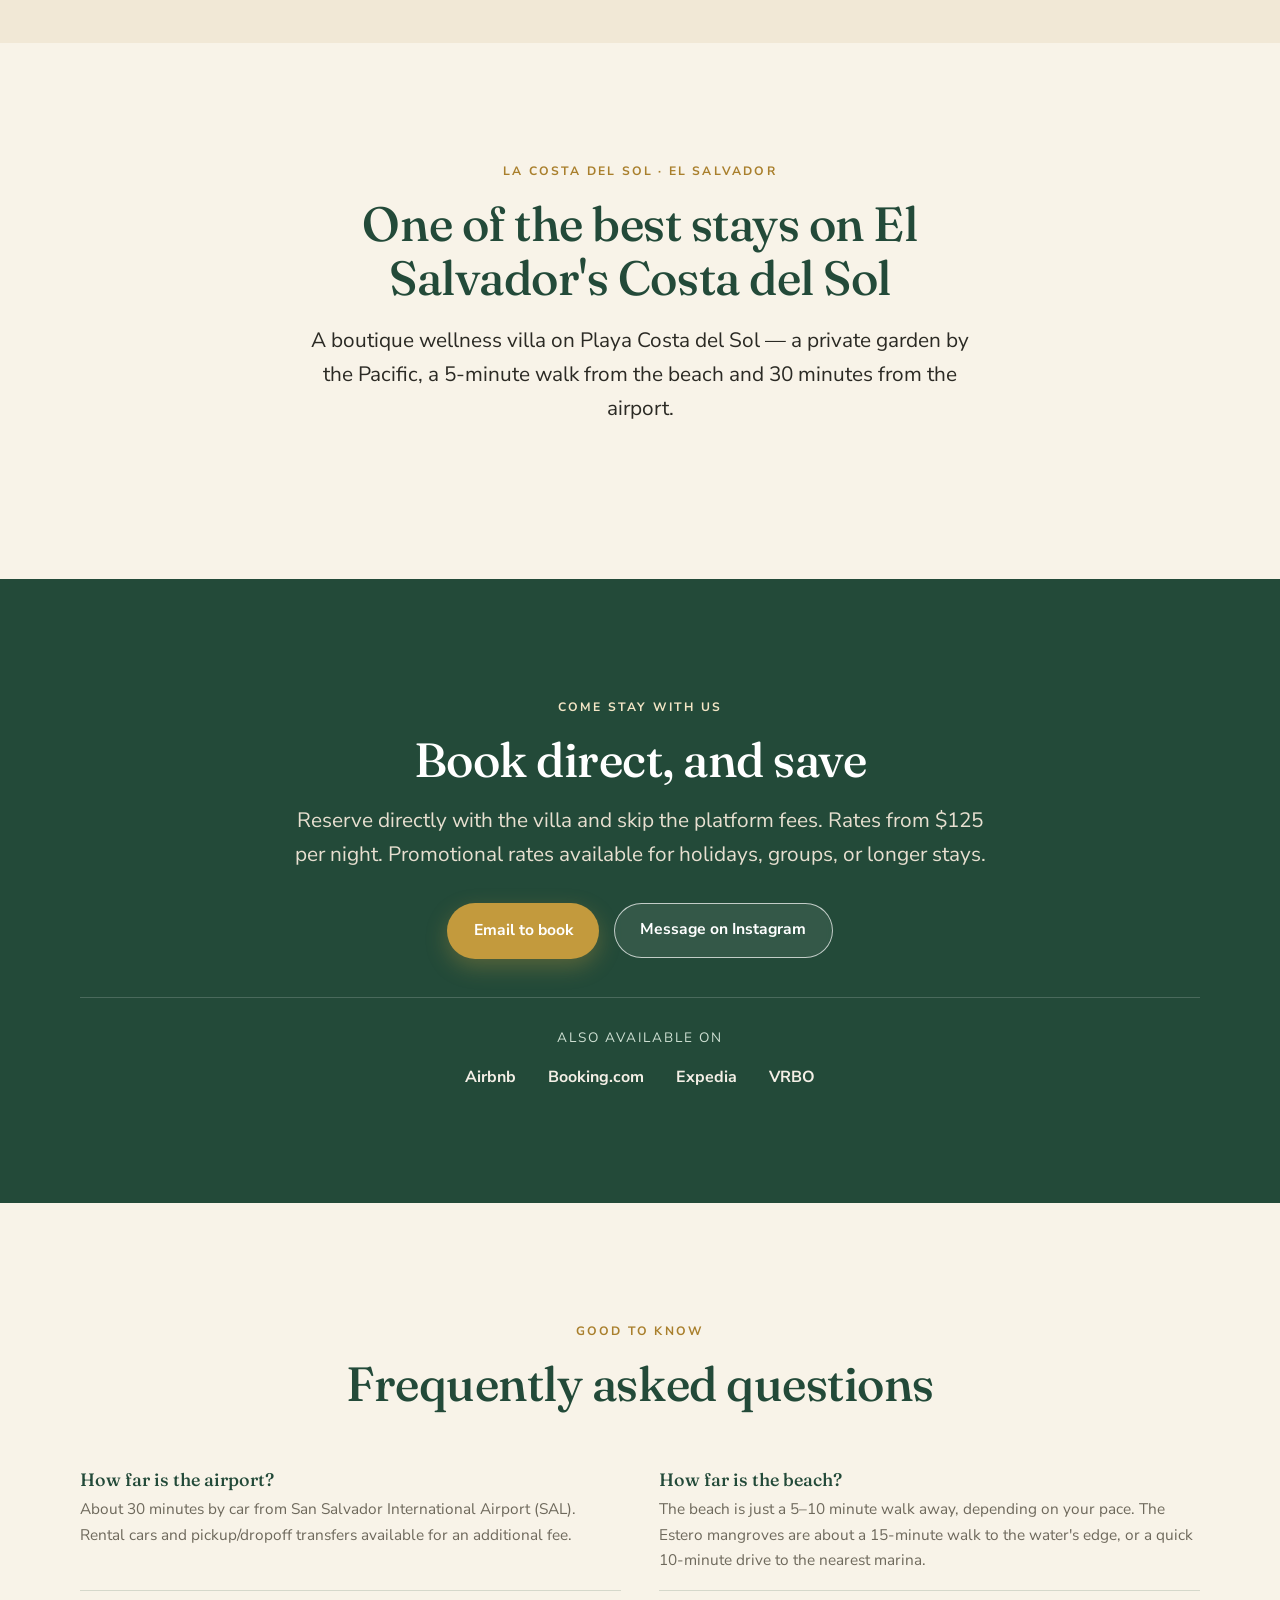
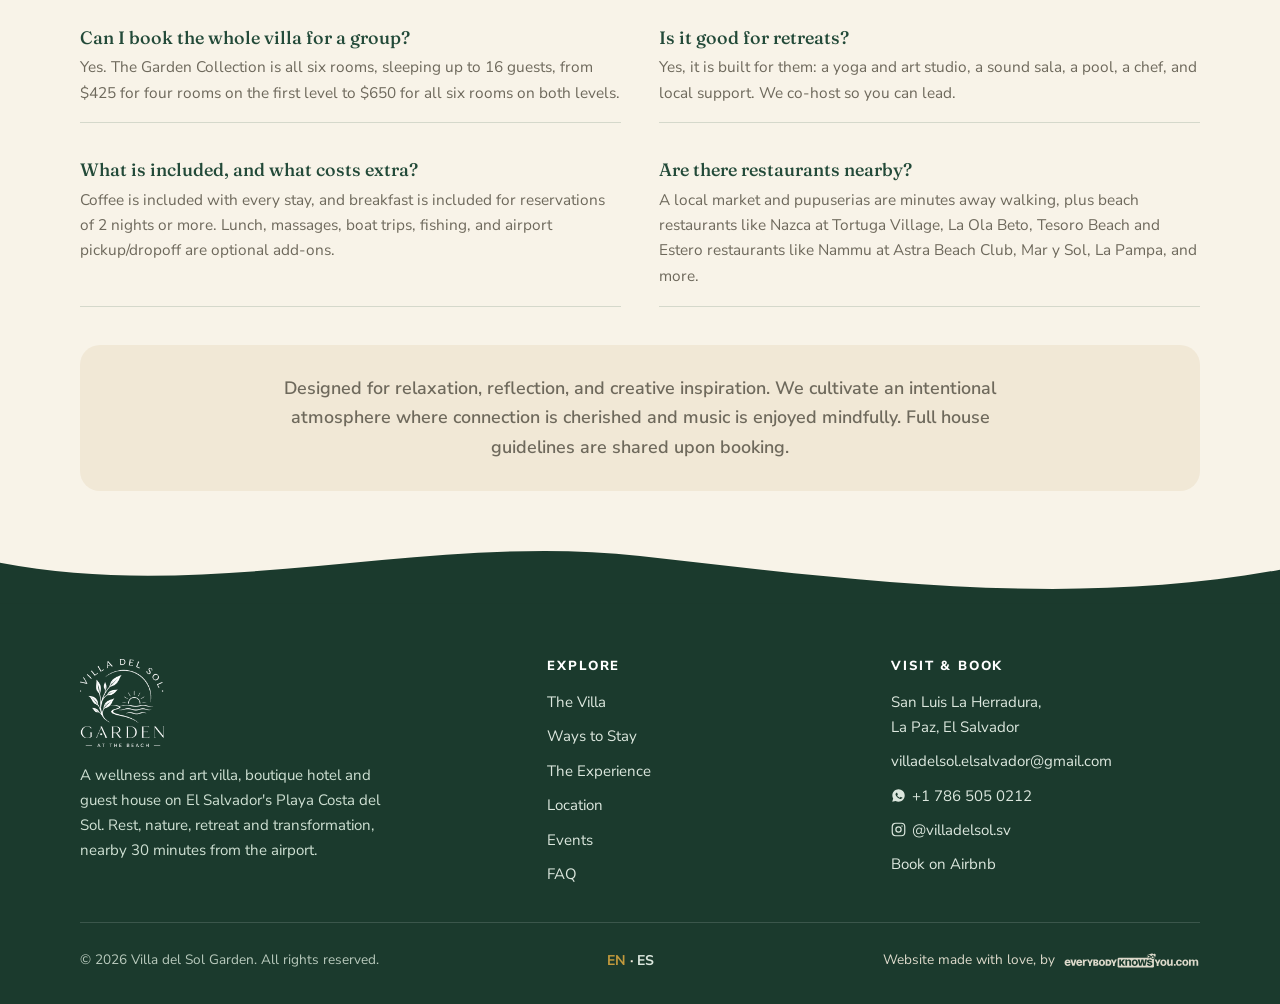
==== commit 8f2c14f3: "Add outdoor-shower photo to retreat, whole-villa, and homepage (EN + ES) Angela's outdoor garden sho" ====
--- a/index.html
+++ b/index.html
@@ -193,7 +193,7 @@
           <img src="assets/images/gallery/villa-2-villa-del-sol-villadelsolsv.com.webp" alt="Palms and greenery in the Villa del Sol Garden grounds" loading="lazy">
           <img src="assets/images/gallery/villa-3-villa-del-sol-villadelsolsv.com.webp" alt="Covered terrace and outdoor dining at Villa del Sol Garden" loading="lazy">
           <img src="assets/images/gallery/villa-4-villa-del-sol-villadelsolsv.com.webp" alt="A warm suite interior at Villa del Sol Garden" loading="lazy">
-          <img src="assets/images/gallery/villa-5-villa-del-sol-villadelsolsv.com.webp" alt="Garden detail at Villa del Sol Garden" loading="lazy">
+          <img src="assets/images/rooms/outdoor-shower-villa-del-sol-villadelsolsv.com.webp" alt="The garden outdoor shower, set on river stones amid brick and bougainvillea at Villa del Sol Garden" loading="lazy">
         </div>
         <div class="reveal">
           <span class="eyebrow">The Villa</span>
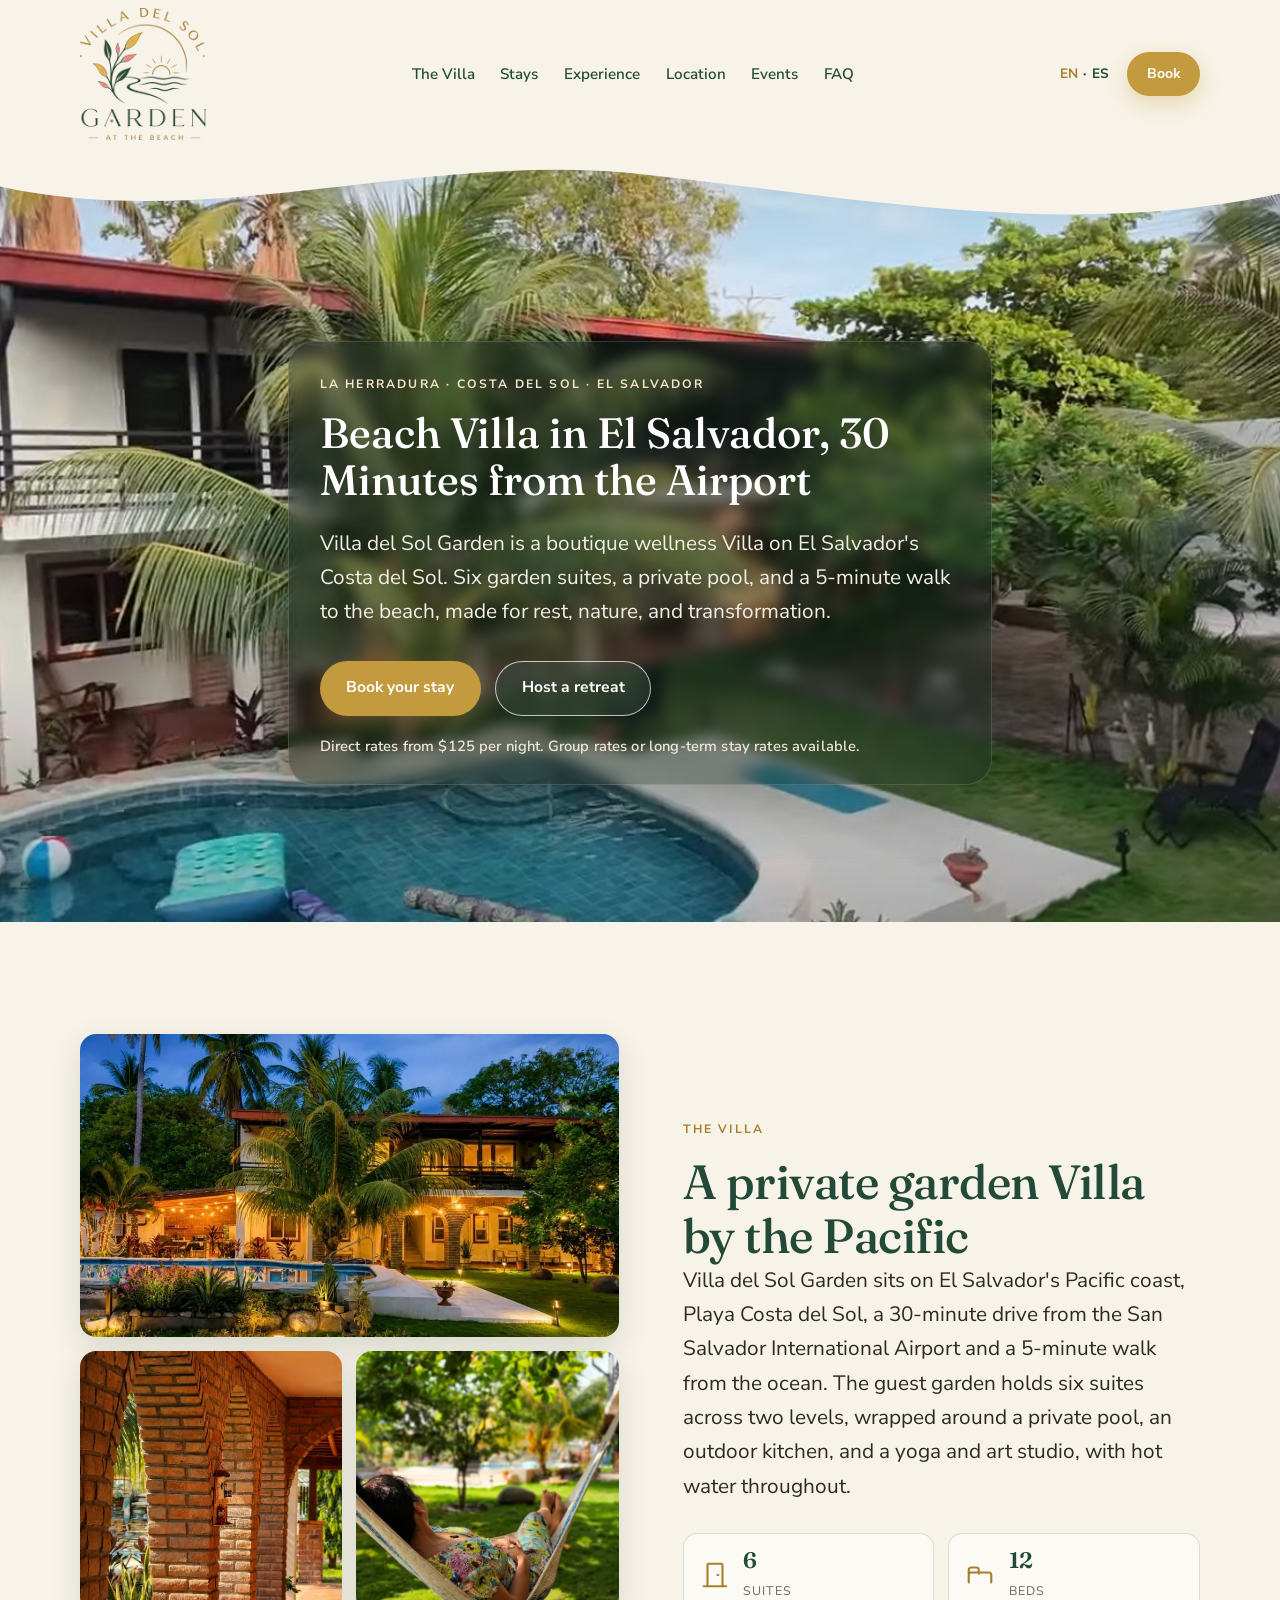
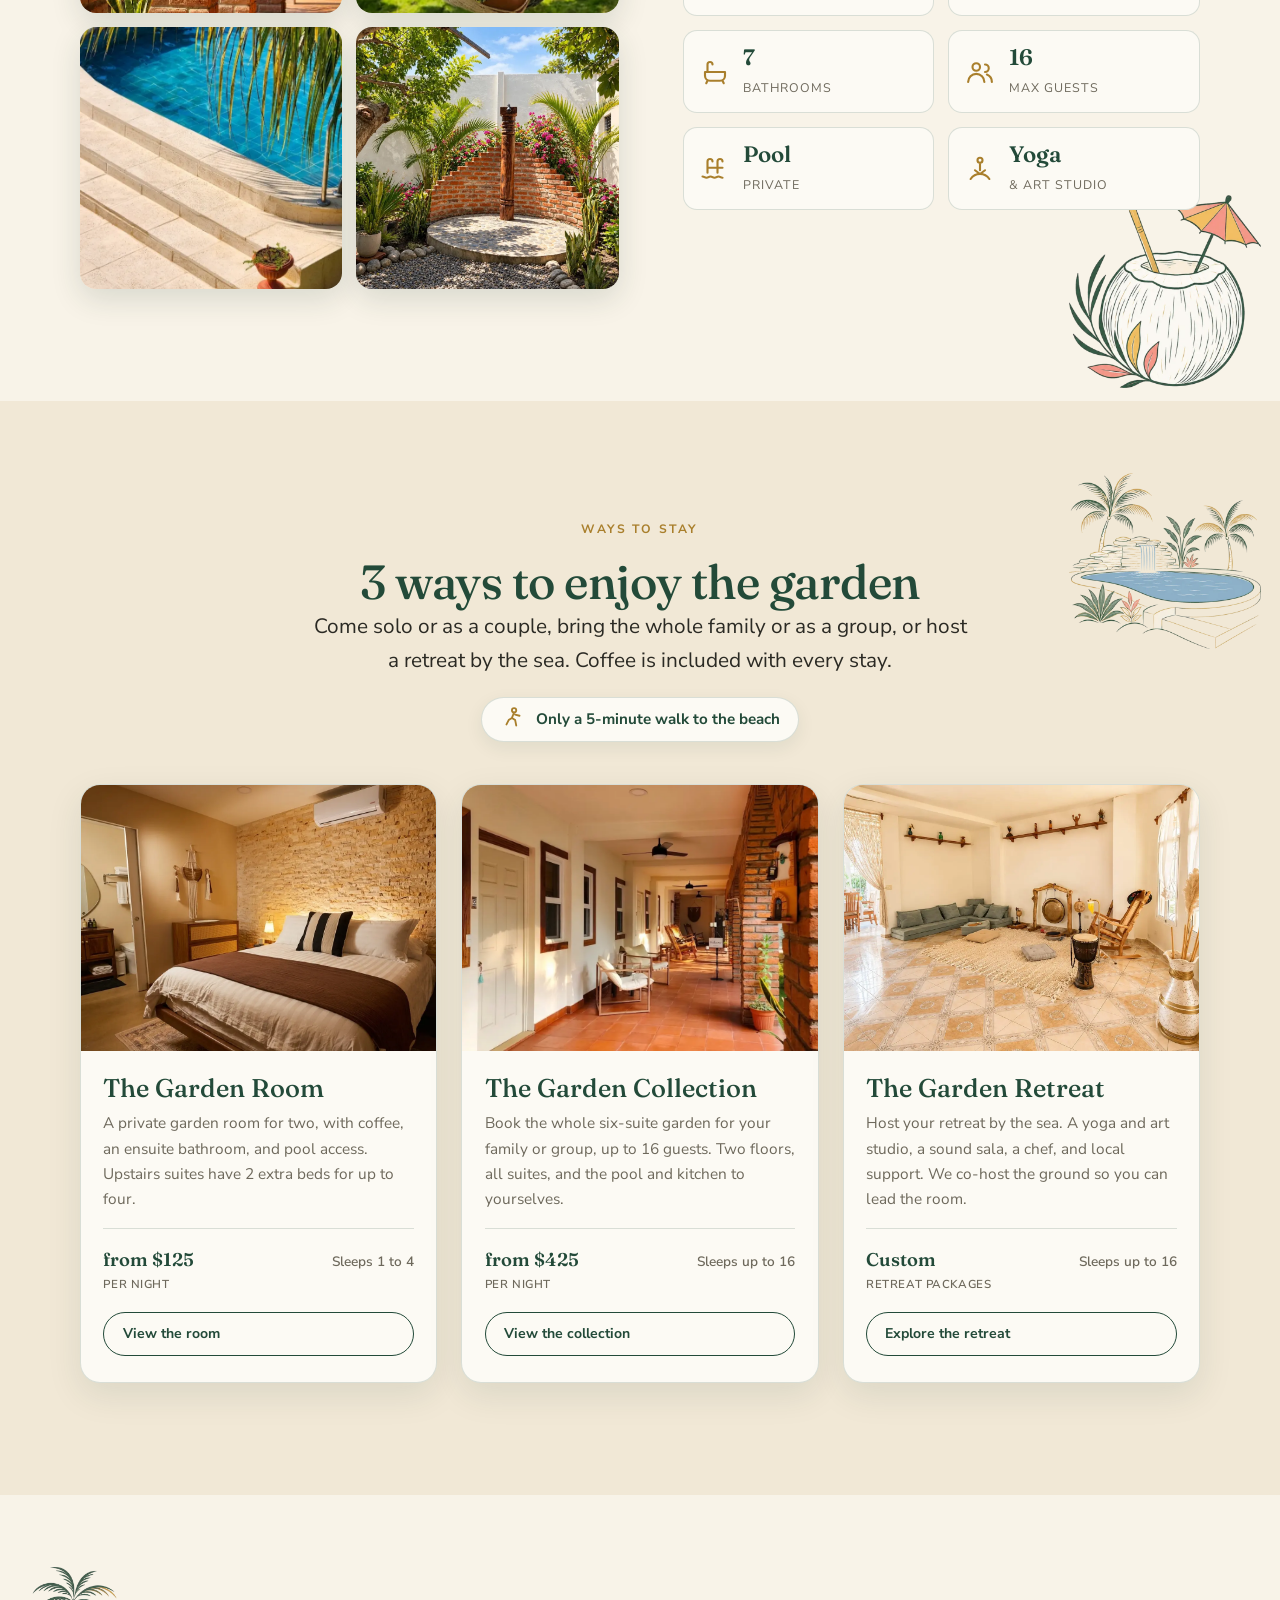
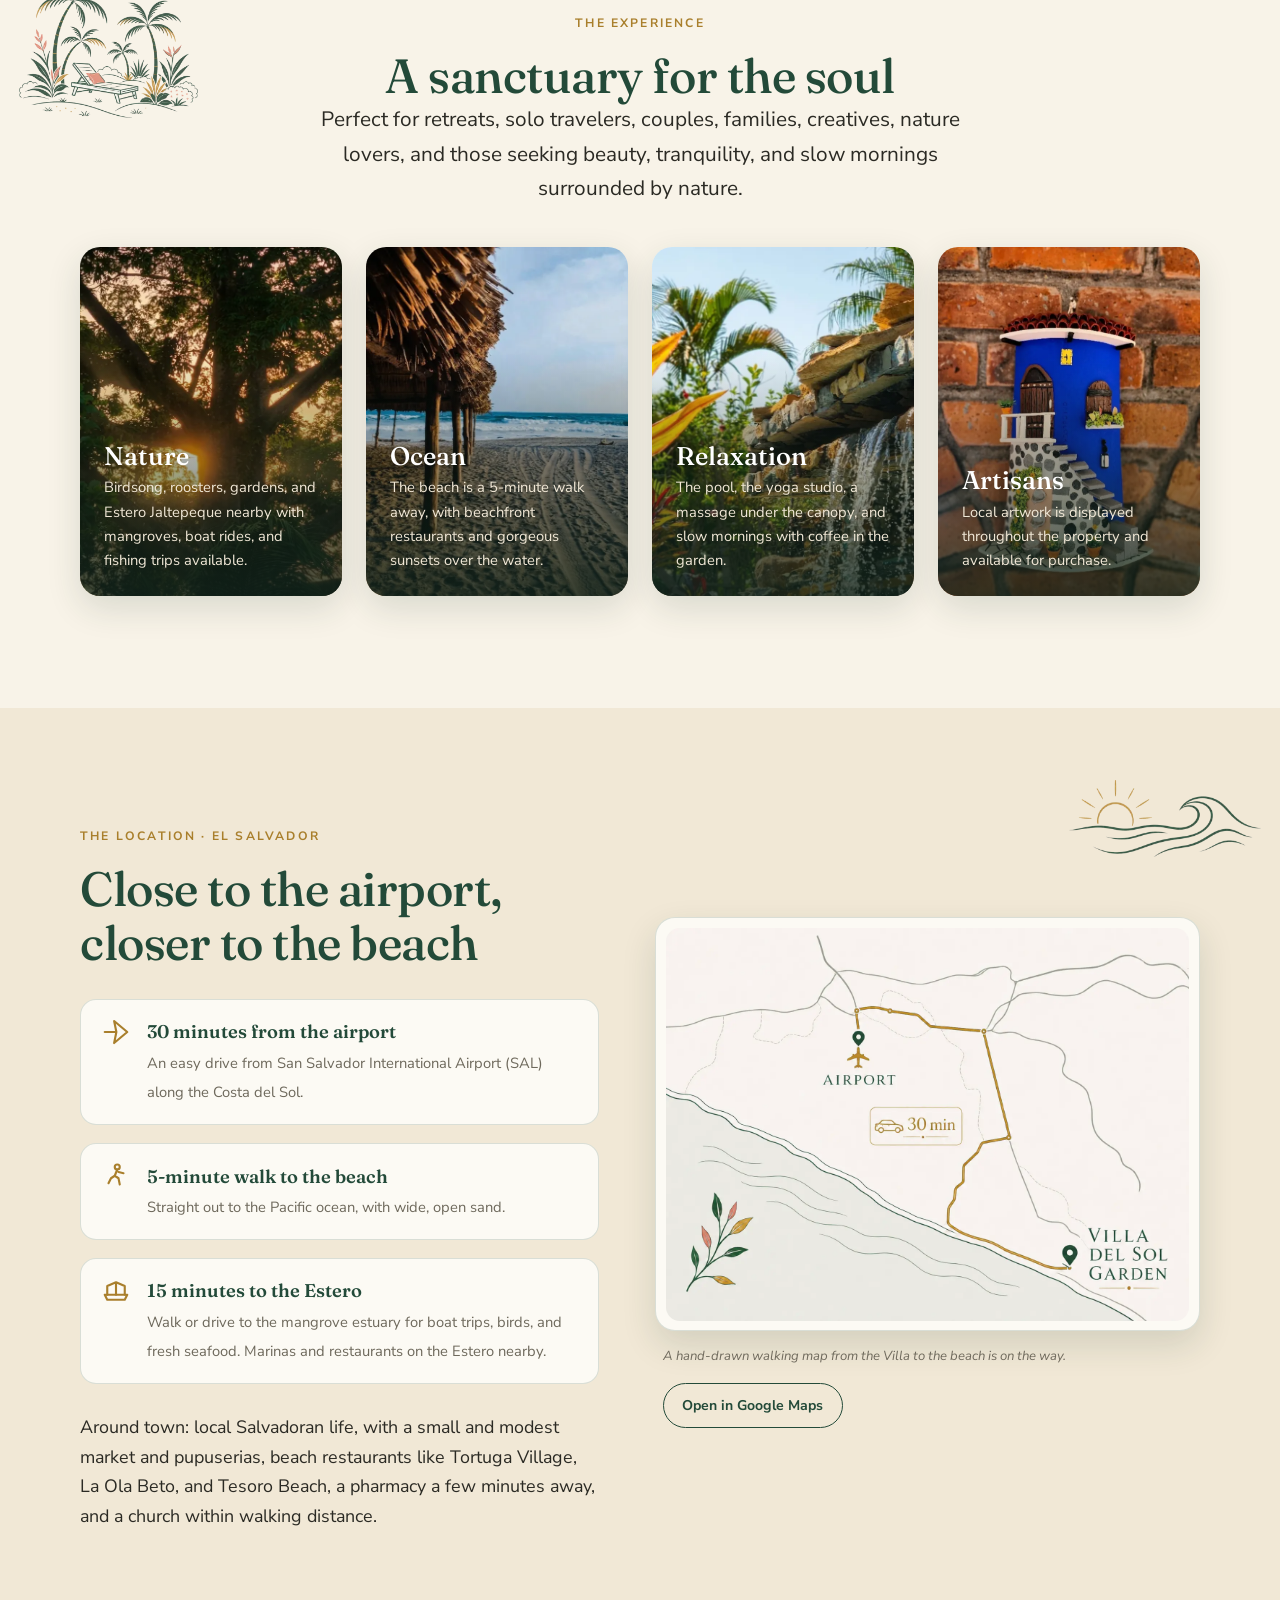
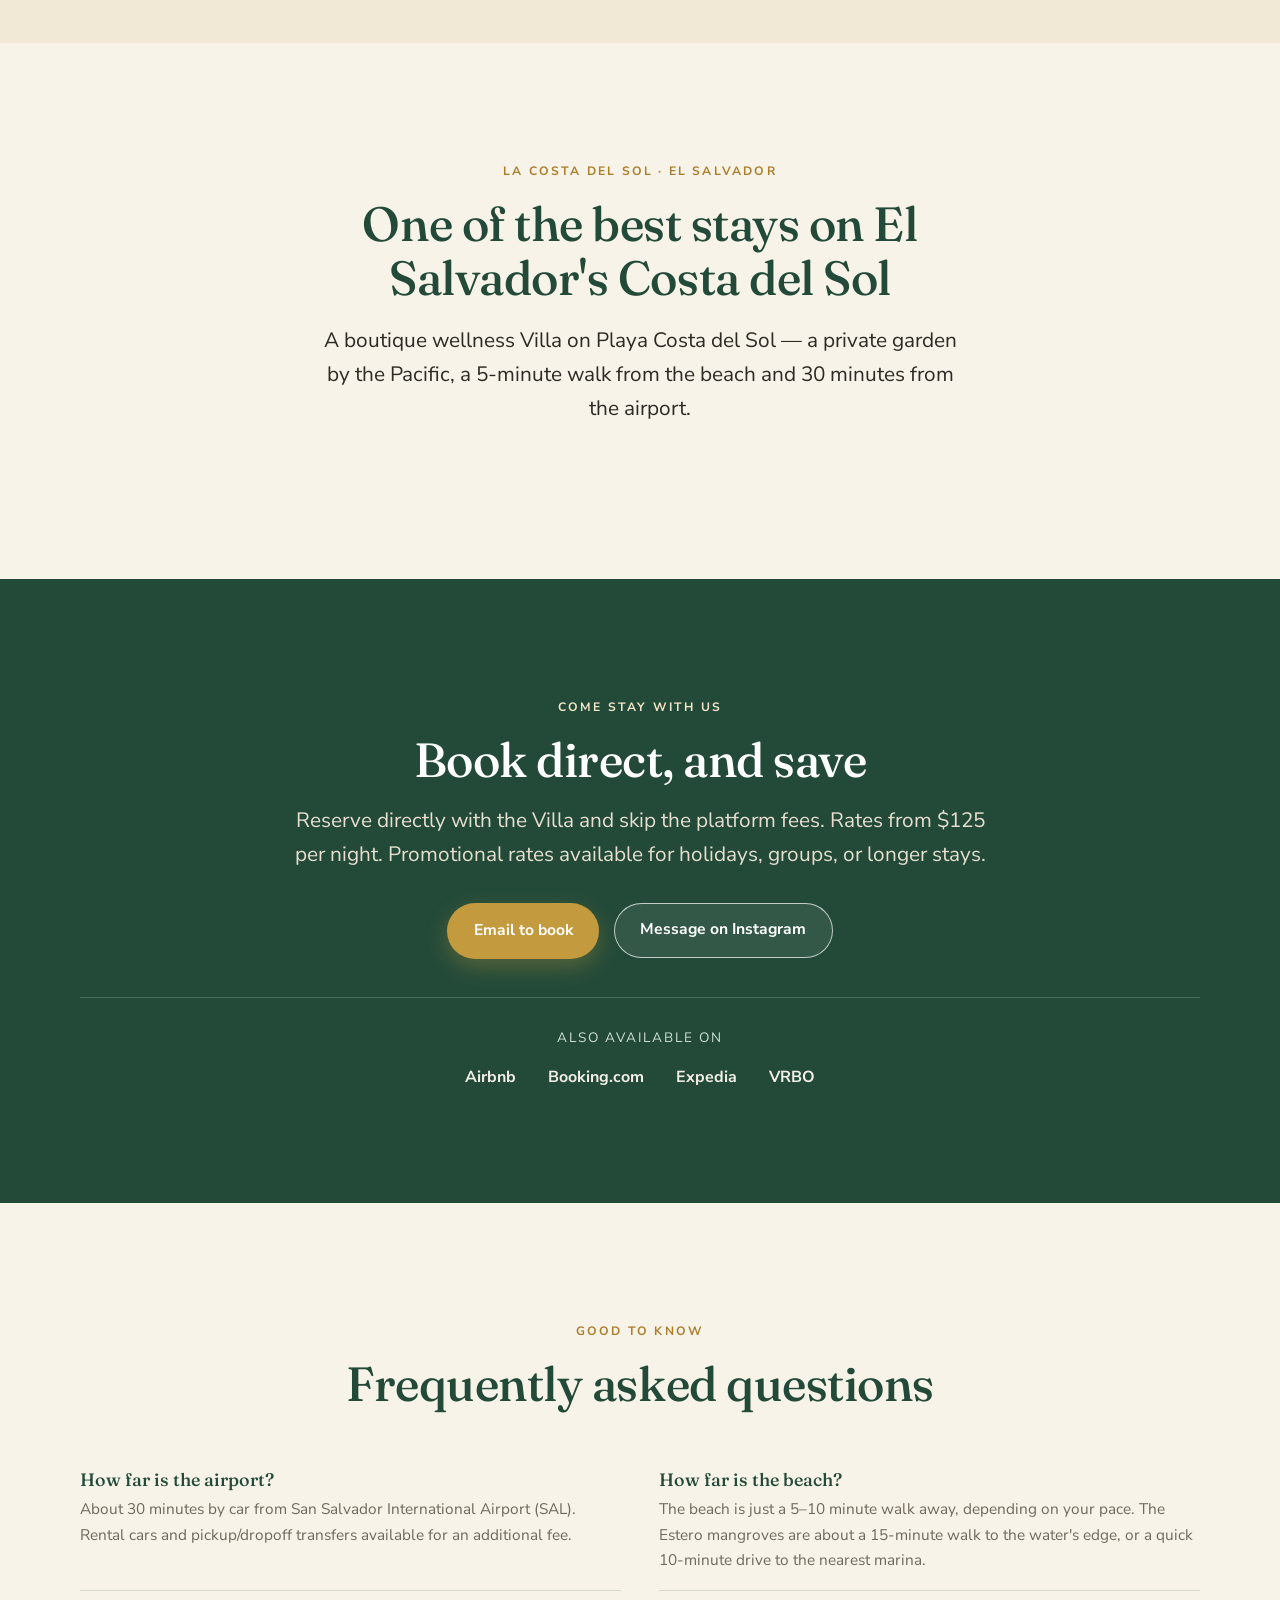
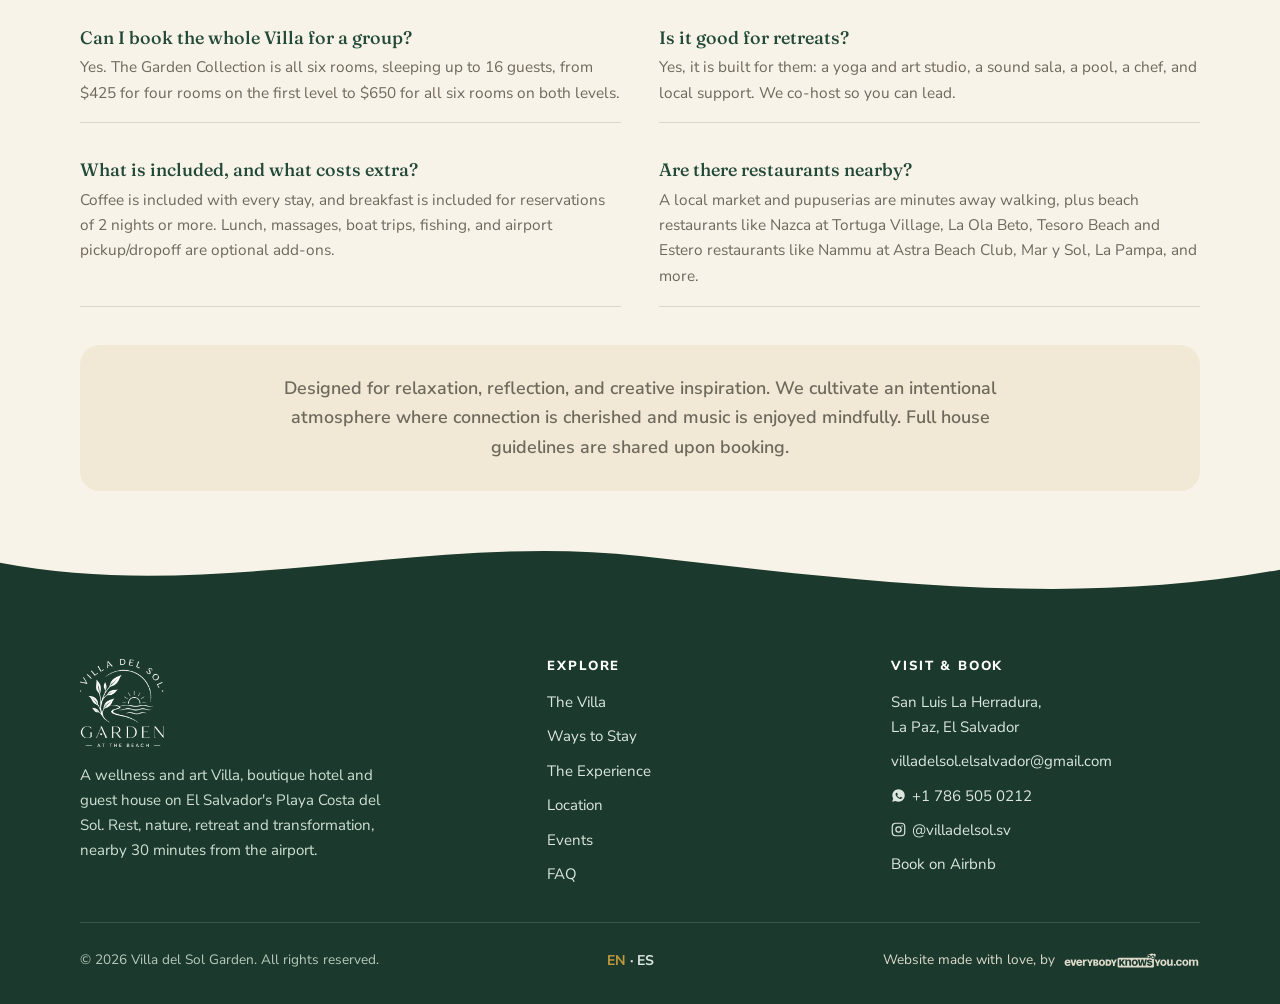
==== commit 43471645: "Capitalize Villa sitewide; Events & Retreats heading; add Past Events section with Art, Culture & Co" ====
--- a/index.html
+++ b/index.html
@@ -4,7 +4,7 @@
 <meta charset="UTF-8">
 <meta name="viewport" content="width=device-width, initial-scale=1.0">
 <title>Beach Villa in El Salvador, 30 Minutes from the Airport</title>
-<meta name="description" content="Villa del Sol Garden is a wellness villa in El Salvador, 30 minutes from the airport and a 5-minute walk to the beach. Six suites, private pool, retreats. Book direct.">
+<meta name="description" content="Villa del Sol Garden is a wellness Villa in El Salvador, 30 minutes from the airport and a 5-minute walk to the beach. Six suites, private pool, retreats. Book direct.">
 <meta name="keywords" content="beach villa El Salvador, villa rental near El Salvador airport, beach house 30 minutes from airport, Costa del Sol villa, La Herradura villa rental, wellness retreat El Salvador, retreat venue El Salvador, private villa with pool El Salvador, casa de playa El Salvador, villa cerca del aeropuerto, alquiler villa Costa del Sol">
 
 <link rel="canonical" href="https://villadelsolsv.com/">
@@ -14,7 +14,7 @@
 <link rel="alternate" hreflang="x-default" href="https://villadelsolsv.com/">
 
 <meta property="og:title" content="Beach Villa in El Salvador, 30 Minutes from the Airport">
-<meta property="og:description" content="A wellness villa on El Salvador's Costa del Sol. Six garden suites, private pool, and a 5-minute walk to the beach. Made for rest, nature, and retreats.">
+<meta property="og:description" content="A wellness Villa on El Salvador's Costa del Sol. Six garden suites, private pool, and a 5-minute walk to the beach. Made for rest, nature, and retreats.">
 <meta property="og:type" content="website">
 <meta property="og:url" content="https://villadelsolsv.com/">
 <meta property="og:image" content="https://villadelsolsv.com/assets/images/social-share/social-share-villa-del-sol-garden-villadelsolsv.com.jpg">
@@ -27,7 +27,7 @@
 
 <meta name="twitter:card" content="summary_large_image">
 <meta name="twitter:title" content="Beach Villa in El Salvador, 30 Minutes from the Airport">
-<meta name="twitter:description" content="A wellness villa on El Salvador's Costa del Sol. Six garden suites, private pool, and a 5-minute walk to the beach.">
+<meta name="twitter:description" content="A wellness Villa on El Salvador's Costa del Sol. Six garden suites, private pool, and a 5-minute walk to the beach.">
 <meta name="twitter:image" content="https://villadelsolsv.com/assets/images/social-share/social-share-villa-del-sol-garden-villadelsolsv.com.jpg">
 
 <meta name="robots" content="index, follow, max-image-preview:large, max-snippet:-1, max-video-preview:-1">
@@ -66,11 +66,11 @@
       "url": "https://villadelsolsv.com/",
       "logo": "https://villadelsolsv.com/assets/images/logos/logo-villa-del-sol-garden-villadelsolsv.com.webp",
       "image": "https://villadelsolsv.com/assets/images/social-share/social-share-villa-del-sol-garden-villadelsolsv.com.jpg",
-      "slogan": "One of the best stays on El Salvador's Costa del Sol — a wellness villa for rest, nature, and transformation.",
-      "description": "Villa del Sol Garden is a wellness villa on El Salvador's Costa del Sol, a 30-minute drive from San Salvador International Airport and a 5-minute walk to the beach. Six garden suites, a private pool, a yoga and art studio, and retreat hosting.",
+      "slogan": "One of the best stays on El Salvador's Costa del Sol — a wellness Villa for rest, nature, and transformation.",
+      "description": "Villa del Sol Garden is a wellness Villa on El Salvador's Costa del Sol, a 30-minute drive from San Salvador International Airport and a 5-minute walk to the beach. Six garden suites, a private pool, a yoga and art studio, and retreat hosting.",
       "areaServed": ["SV", "US"],
       "knowsLanguage": ["en", "es"],
-      "knowsAbout": ["beach villa rental", "wellness retreats", "retreat venue", "boutique accommodation El Salvador", "Costa del Sol beach house"],
+      "knowsAbout": ["beach Villa rental", "wellness retreats", "retreat venue", "boutique accommodation El Salvador", "Costa del Sol beach house"],
       "email": "villadelsol.elsalvador@gmail.com",
       "sameAs": [
         "https://www.instagram.com/villadelsol.sv",
@@ -84,7 +84,7 @@
       "@id": "https://villadelsolsv.com/#lodging",
       "name": "Villa del Sol Garden",
       "parentOrganization": {"@id": "https://villadelsolsv.com/#org"},
-      "description": "A wellness villa and retreat venue near the beach in La Herradura, El Salvador. Rent a single garden suite, the whole six-suite garden for a group of up to 16, or host a retreat by the sea.",
+      "description": "A wellness Villa and retreat venue near the beach in La Herradura, El Salvador. Rent a single garden suite, the whole six-suite garden for a group of up to 16, or host a retreat by the sea.",
       "image": "https://villadelsolsv.com/assets/images/social-share/social-share-villa-del-sol-garden-villadelsolsv.com.jpg",
       "logo": "https://villadelsolsv.com/assets/images/logos/logo-villa-del-sol-garden-villadelsolsv.com.webp",
       "url": "https://villadelsolsv.com/",
@@ -123,8 +123,8 @@
   "@id": "https://villadelsolsv.com/#faq",
   "mainEntity": [
     {"@type":"Question","name":"How far is Villa del Sol Garden from the airport?","acceptedAnswer":{"@type":"Answer","text":"About 30 minutes by car from San Salvador International Airport (SAL), on El Salvador's Costa del Sol near La Herradura."}},
-    {"@type":"Question","name":"How far is the beach?","acceptedAnswer":{"@type":"Answer","text":"The Pacific is about a 5-minute walk from the villa, and the Estero mangroves are around 15 minutes on foot."}},
-    {"@type":"Question","name":"Can I book the entire villa for a group?","acceptedAnswer":{"@type":"Answer","text":"Yes. The Garden Collection is all six rooms, sleeping up to 16 guests, from 425 US dollars for four rooms on the first level to 650 for all six rooms on both levels."}},
+    {"@type":"Question","name":"How far is the beach?","acceptedAnswer":{"@type":"Answer","text":"The Pacific is about a 5-minute walk from the Villa, and the Estero mangroves are around 15 minutes on foot."}},
+    {"@type":"Question","name":"Can I book the entire Villa for a group?","acceptedAnswer":{"@type":"Answer","text":"Yes. The Garden Collection is all six rooms, sleeping up to 16 guests, from 425 US dollars for four rooms on the first level to 650 for all six rooms on both levels."}},
     {"@type":"Question","name":"Is Villa del Sol Garden good for retreats?","acceptedAnswer":{"@type":"Answer","text":"Yes. It is built for retreats, with a yoga and art studio, a sound sala, a pool, a chef, and on-the-ground support. The owner co-hosts so organizers can focus on leading."}},
     {"@type":"Question","name":"What is included and what costs extra?","acceptedAnswer":{"@type":"Answer","text":"Coffee is included with every stay, and breakfast is included for reservations of 2 nights or more. Lunch, massages, mangrove boat trips, fishing, and airport pickup are optional add-ons."}},
     {"@type":"Question","name":"Are there restaurants nearby?","acceptedAnswer":{"@type":"Answer","text":"A local market and pupuserias are minutes away, along with beach restaurants such as Tortuga Village, La Ola Beto, and Tesoro Beach."}}
@@ -174,7 +174,7 @@
       <div class="hero-inner">
         <span class="eyebrow">La Herradura &middot; Costa del Sol &middot; El Salvador</span>
         <h1>Beach Villa in El Salvador, 30 Minutes from the Airport</h1>
-        <p class="lead">Villa del Sol Garden is a boutique wellness villa on El Salvador's Costa del Sol. Six garden suites, a private pool, and a 5-minute walk to the beach, made for rest, nature, and transformation.</p>
+        <p class="lead">Villa del Sol Garden is a boutique wellness Villa on El Salvador's Costa del Sol. Six garden suites, a private pool, and a 5-minute walk to the beach, made for rest, nature, and transformation.</p>
         <div class="hero-cta">
           <a class="btn btn-gold" href="#book">Book your stay</a>
           <a class="btn btn-ghost" href="#stays">Host a retreat</a>
@@ -197,7 +197,7 @@
         </div>
         <div class="reveal">
           <span class="eyebrow">The Villa</span>
-          <h2>A private garden villa by the Pacific</h2>
+          <h2>A private garden Villa by the Pacific</h2>
           <p class="lead">Villa del Sol Garden sits on El Salvador's Pacific coast, Playa Costa del Sol, a 30-minute drive from the San Salvador International Airport and a 5-minute walk from the ocean. The guest garden holds six suites across two levels, wrapped around a private pool, an outdoor kitchen, and a yoga and art studio, with hot water throughout.</p>
           <div class="icon-stats">
             <div class="icon-stat"><svg viewBox="0 0 24 24" fill="none" stroke="currentColor" stroke-width="1.7" stroke-linecap="round" stroke-linejoin="round"><path d="M3 21h18M6 21V4a1 1 0 0 1 1-1h10a1 1 0 0 1 1 1v17"/><path d="M14 12h.6"/></svg><div><b>6</b><span>Suites</span></div></div>
@@ -301,7 +301,7 @@
           <div class="sketch-map"><img src="assets/images/gallery/route-map-airport-villa-del-sol-villadelsolsv.com.webp" alt="Illustrated map of the 30-minute drive from San Salvador airport (SAL) to Villa del Sol Garden on the Costa del Sol" loading="lazy" style="width:100%;height:auto;display:block;border-radius:14px">
           </div>
           <div class="map-actions">
-            <p class="map-note">A hand-drawn walking map from the villa to the beach is on the way.</p>
+            <p class="map-note">A hand-drawn walking map from the Villa to the beach is on the way.</p>
             <a class="btn btn-outline btn-sm" href="https://maps.app.goo.gl/d9JLudeJX6YPt68A8" target="_blank" rel="noopener">Open in Google Maps</a>
           </div>
         </div>
@@ -315,7 +315,7 @@
       <div class="sec-head center reveal" style="text-align:center;margin-left:auto;margin-right:auto">
         <span class="eyebrow">La Costa del Sol &middot; El Salvador</span>
         <h2>One of the best stays on El Salvador's Costa del Sol</h2>
-        <p class="lead" style="margin:1.1rem auto 0">A boutique wellness villa on Playa Costa del Sol &mdash; a private garden by the Pacific, a 5-minute walk from the beach and 30 minutes from the airport.</p>
+        <p class="lead" style="margin:1.1rem auto 0">A boutique wellness Villa on Playa Costa del Sol &mdash; a private garden by the Pacific, a 5-minute walk from the beach and 30 minutes from the airport.</p>
       </div>
     </div>
   </section>
@@ -327,7 +327,7 @@
       <div class="reveal">
         <span class="eyebrow">Come Stay With Us</span>
         <h2>Book direct, and save</h2>
-        <p class="lead">Reserve directly with the villa and skip the platform fees. Rates from $125 per night. Promotional rates available for holidays, groups, or longer stays.</p>
+        <p class="lead">Reserve directly with the Villa and skip the platform fees. Rates from $125 per night. Promotional rates available for holidays, groups, or longer stays.</p>
         <div class="book-cta">
           <a class="btn btn-gold" href="mailto:villadelsol.elsalvador@gmail.com?subject=Booking%20enquiry%20-%20Villa%20del%20Sol%20Garden">Email to book</a>
           <a class="btn btn-ghost" href="https://www.instagram.com/villadelsol.sv" target="_blank" rel="noopener">Message on Instagram</a>
@@ -355,7 +355,7 @@
       <div class="faq-grid reveal">
         <div class="faq-item"><h3>How far is the airport?</h3><p>About 30 minutes by car from San Salvador International Airport (SAL). Rental cars and pickup/dropoff transfers available for an additional fee.</p></div>
         <div class="faq-item"><h3>How far is the beach?</h3><p>The beach is just a 5&ndash;10 minute walk away, depending on your pace. The Estero mangroves are about a 15-minute walk to the water's edge, or a quick 10-minute drive to the nearest marina.</p></div>
-        <div class="faq-item"><h3>Can I book the whole villa for a group?</h3><p>Yes. The Garden Collection is all six rooms, sleeping up to 16 guests, from $425 for four rooms on the first level to $650 for all six rooms on both levels.</p></div>
+        <div class="faq-item"><h3>Can I book the whole Villa for a group?</h3><p>Yes. The Garden Collection is all six rooms, sleeping up to 16 guests, from $425 for four rooms on the first level to $650 for all six rooms on both levels.</p></div>
         <div class="faq-item"><h3>Is it good for retreats?</h3><p>Yes, it is built for them: a yoga and art studio, a sound sala, a pool, a chef, and local support. We co-host so you can lead.</p></div>
         <div class="faq-item"><h3>What is included, and what costs extra?</h3><p>Coffee is included with every stay, and breakfast is included for reservations of 2 nights or more. Lunch, massages, boat trips, fishing, and airport pickup/dropoff are optional add-ons.</p></div>
         <div class="faq-item"><h3>Are there restaurants nearby?</h3><p>A local market and pupuserias are minutes away walking, plus beach restaurants like Nazca at Tortuga Village, La Ola Beto, Tesoro Beach and Estero restaurants like Nammu at Astra Beach Club, Mar y Sol, La Pampa, and more.</p></div>
@@ -373,7 +373,7 @@
     <div class="footer-top">
       <div class="footer-brand">
         <img src="assets/images/logos/logo-villa-del-sol-garden-white-villadelsolsv.com.webp" alt="Villa del Sol Garden logo" width="140" height="140">
-        <p>A wellness and art villa, boutique hotel and guest house on El Salvador's Playa Costa del Sol. Rest, nature, retreat and transformation, nearby 30 minutes from the airport.</p>
+        <p>A wellness and art Villa, boutique hotel and guest house on El Salvador's Playa Costa del Sol. Rest, nature, retreat and transformation, nearby 30 minutes from the airport.</p>
       </div>
       <div class="footer-col">
         <h4>Explore</h4>
--- a/assets/css/styles.css
+++ b/assets/css/styles.css
@@ -302,6 +302,7 @@
 
 /* retreat schedule */
 .retreat-list{display:grid;grid-template-columns:1fr 1fr;gap:1.3rem;margin-top:1rem}
+.retreat-list--single{grid-template-columns:minmax(0,560px);justify-content:center}
 .retreat-item{background:var(--card);border:1px solid var(--line);border-radius:18px;padding:1.5rem 1.6rem}
 .retreat-item .tag{display:inline-block;background:var(--forest);color:#fff;font-size:.72rem;font-weight:700;text-transform:uppercase;letter-spacing:.08em;padding:.3rem .7rem;border-radius:999px;margin-bottom:.8rem}
 .retreat-item h3{margin-bottom:.4rem}
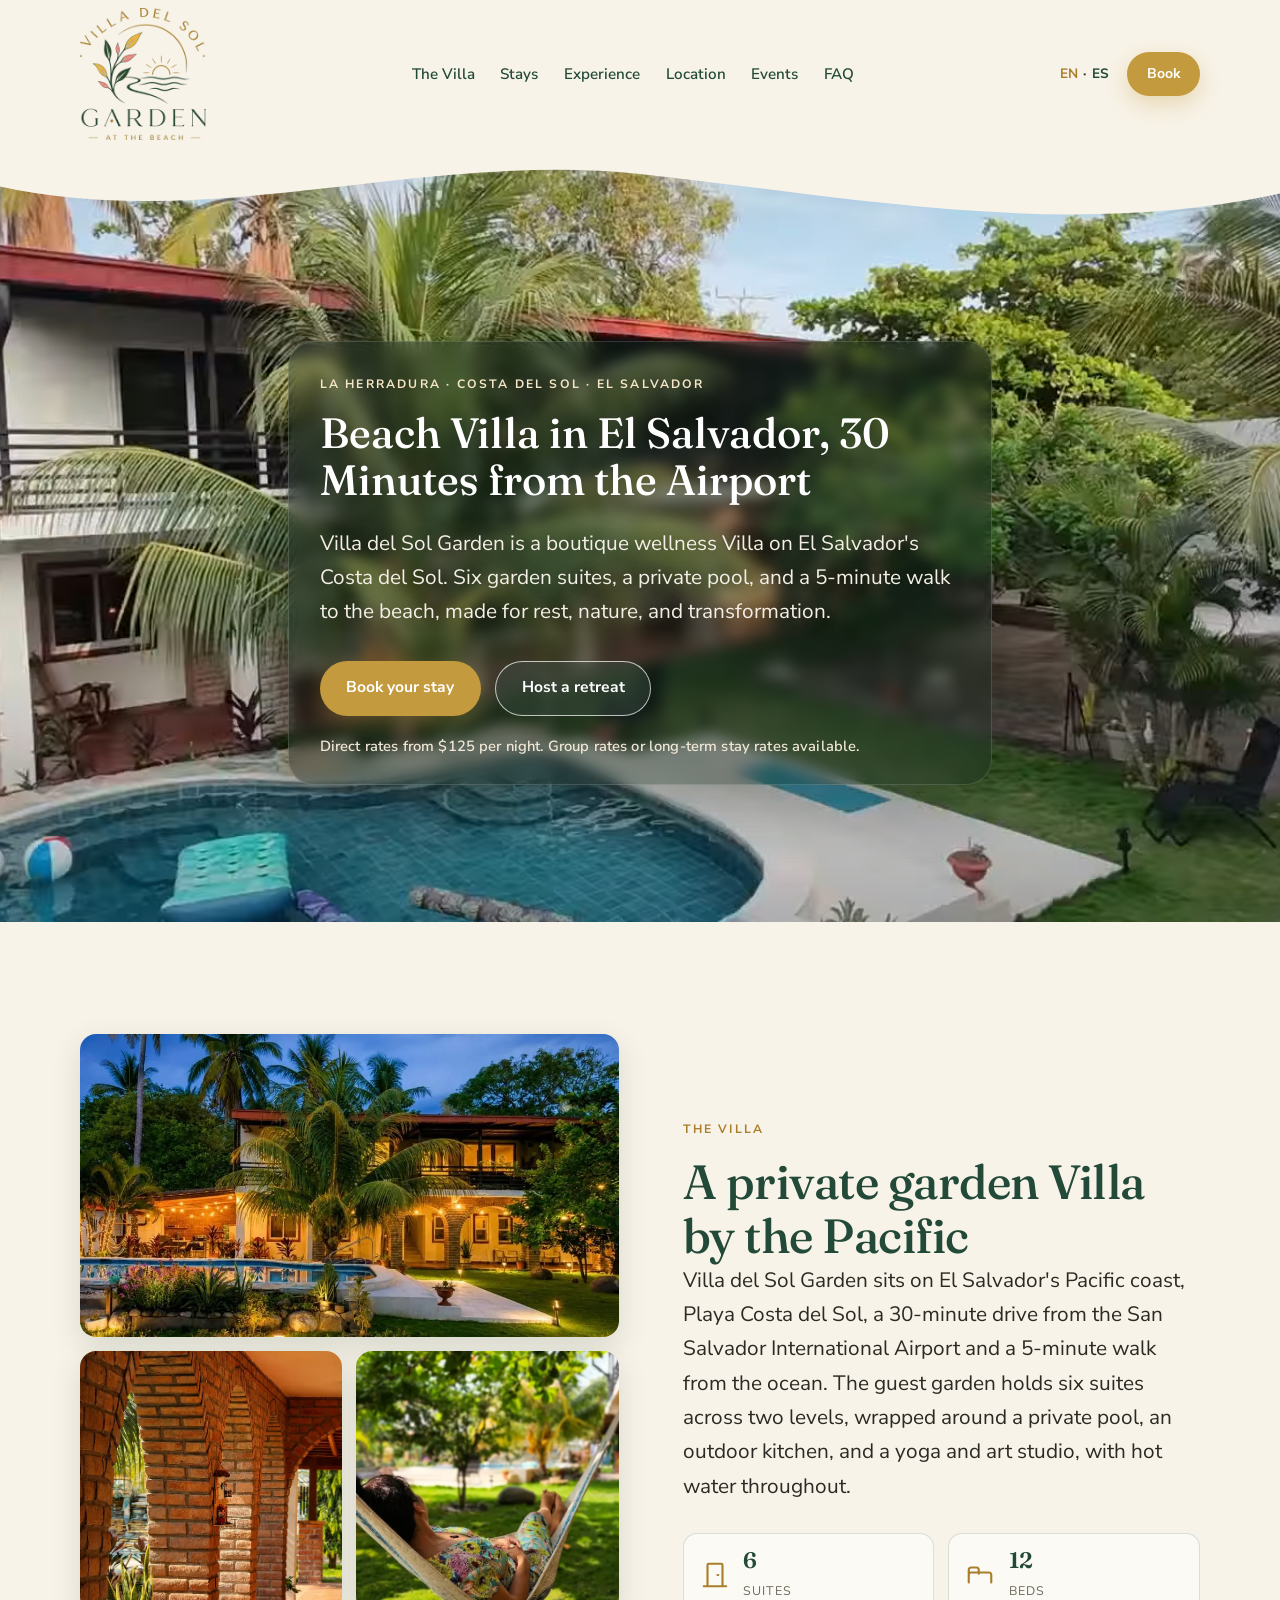
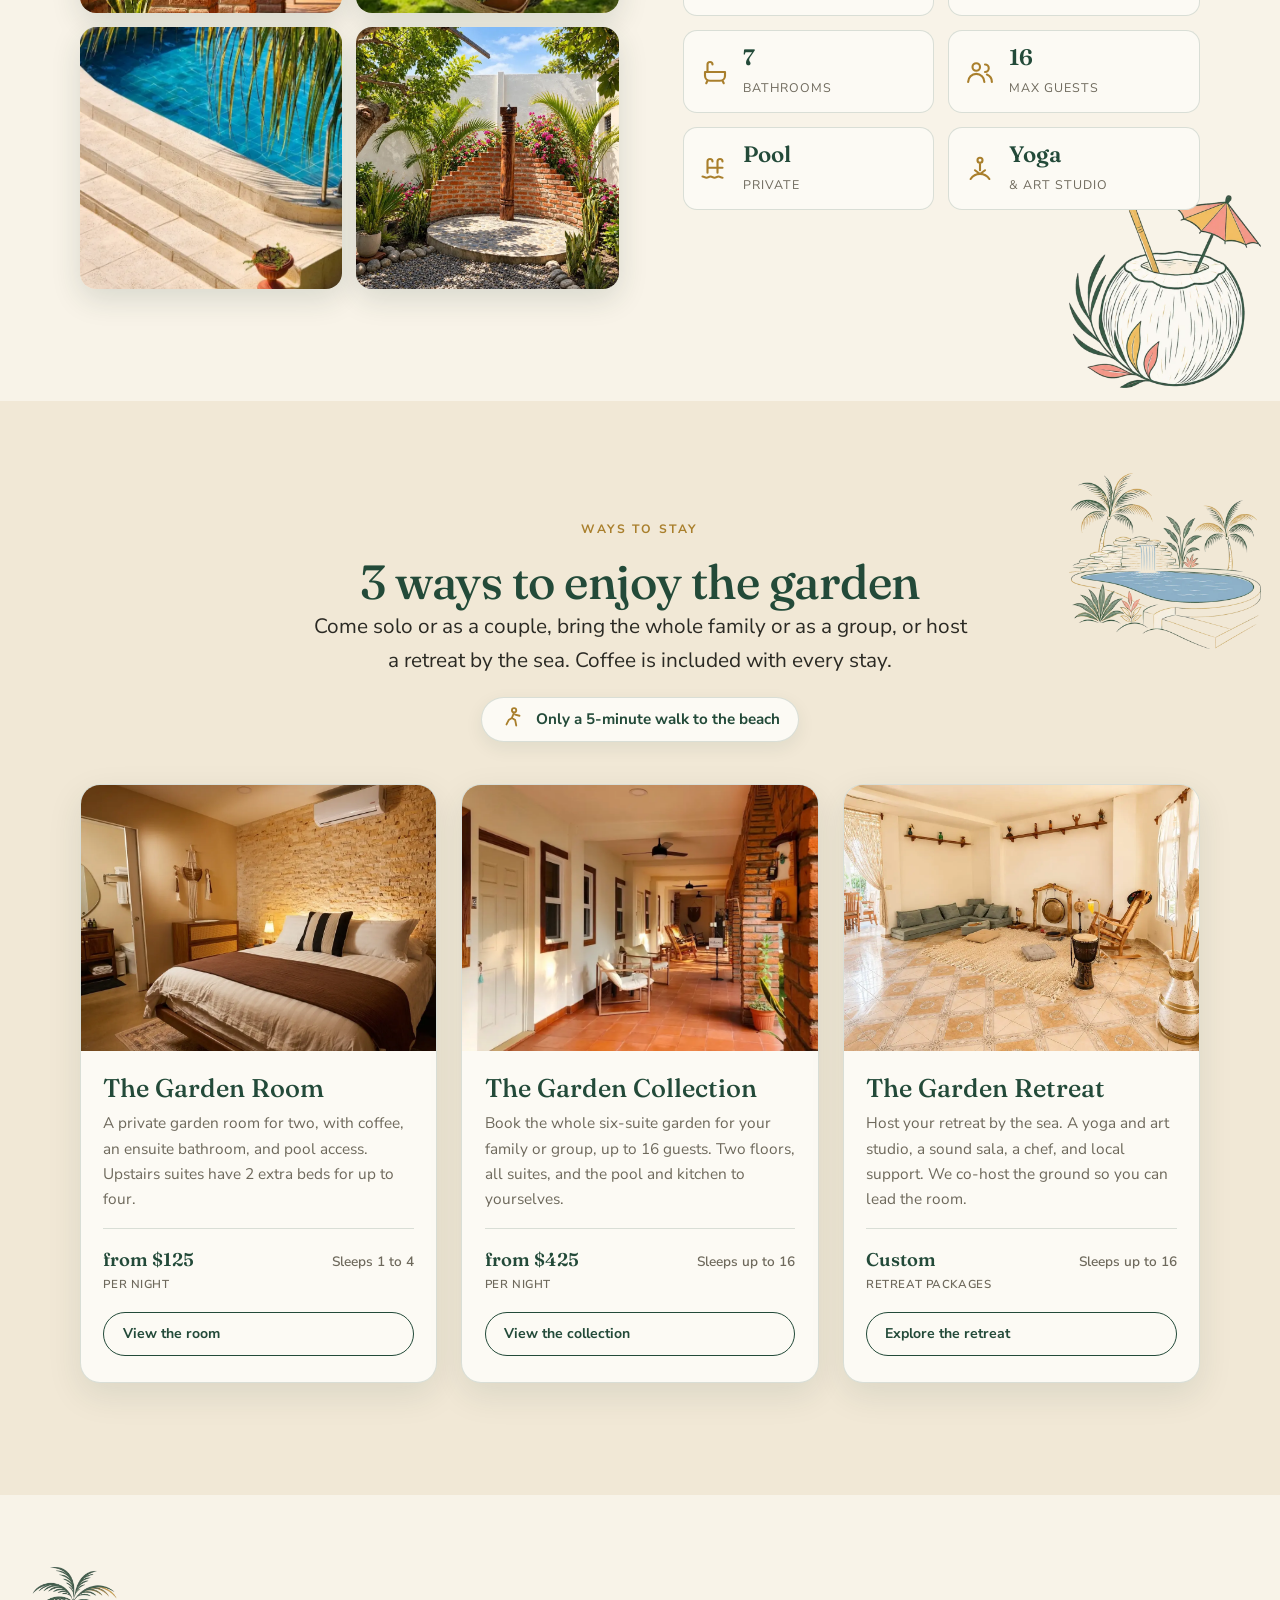
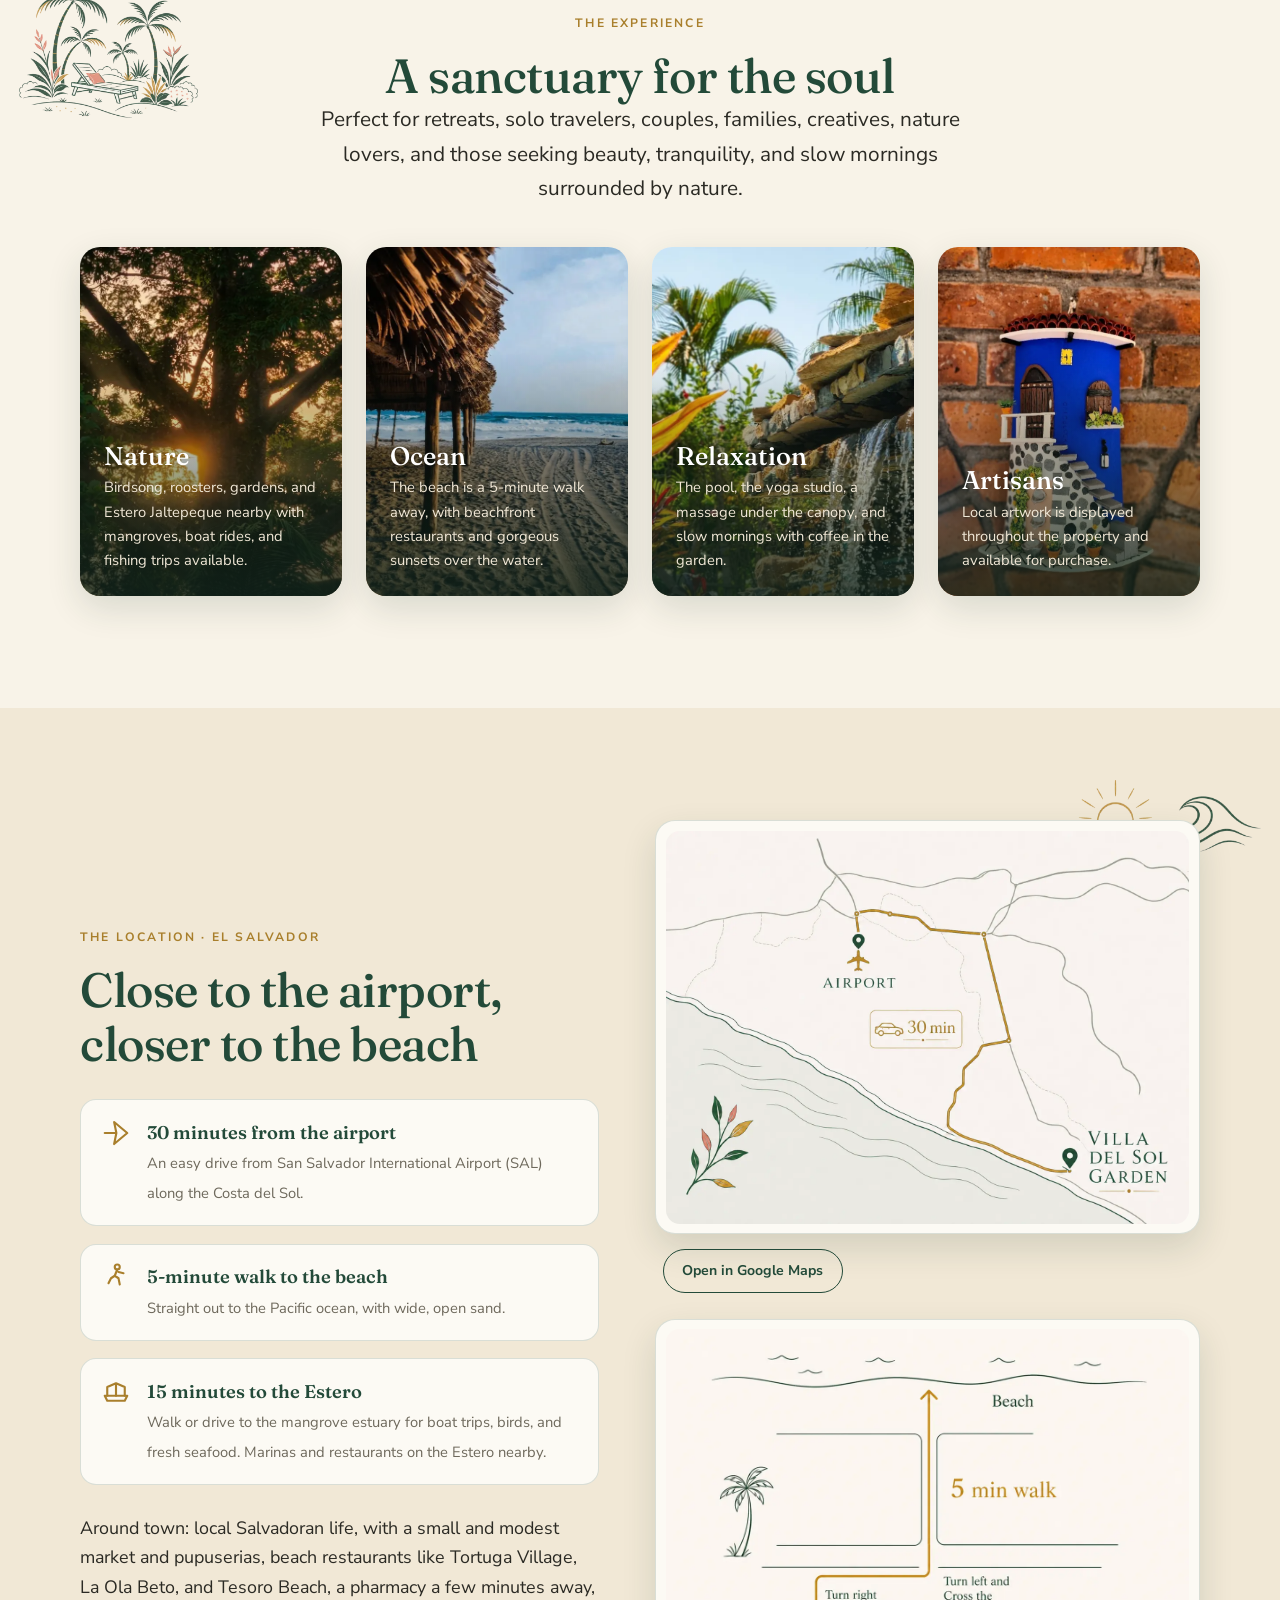
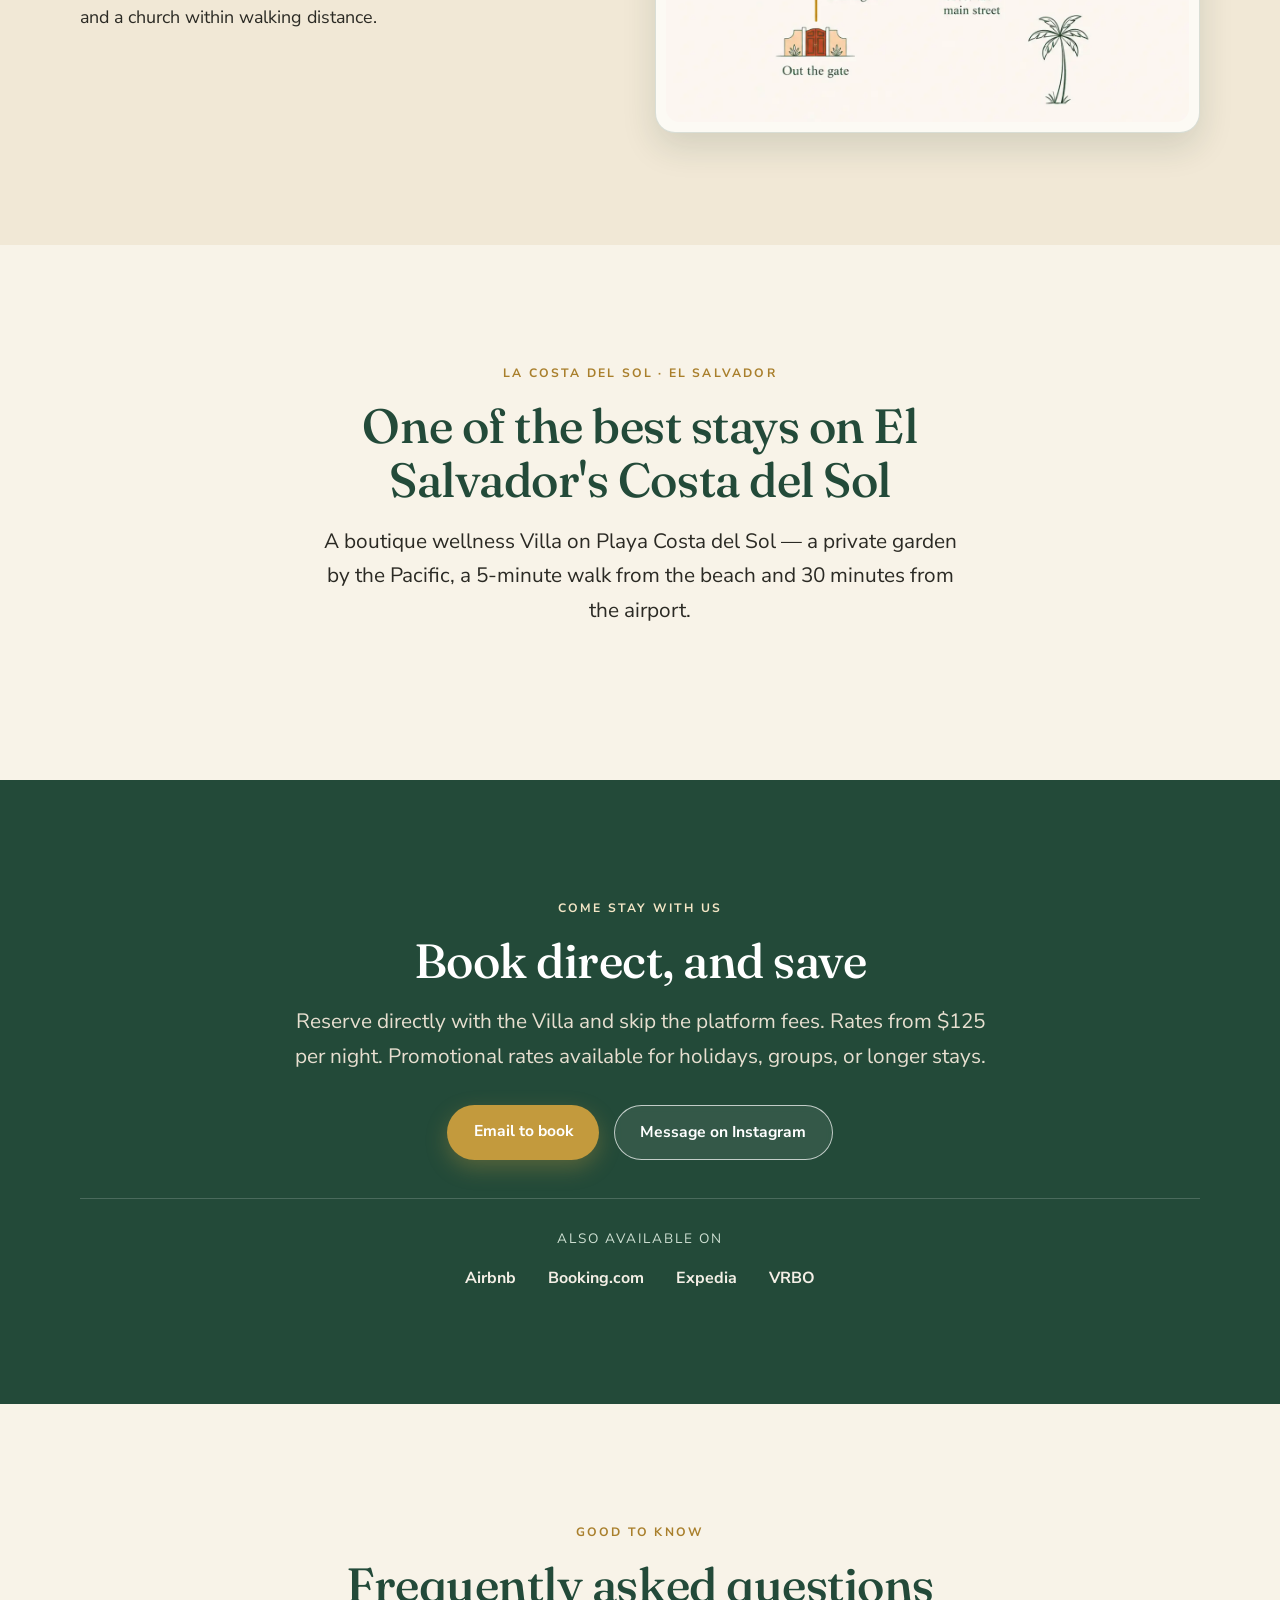
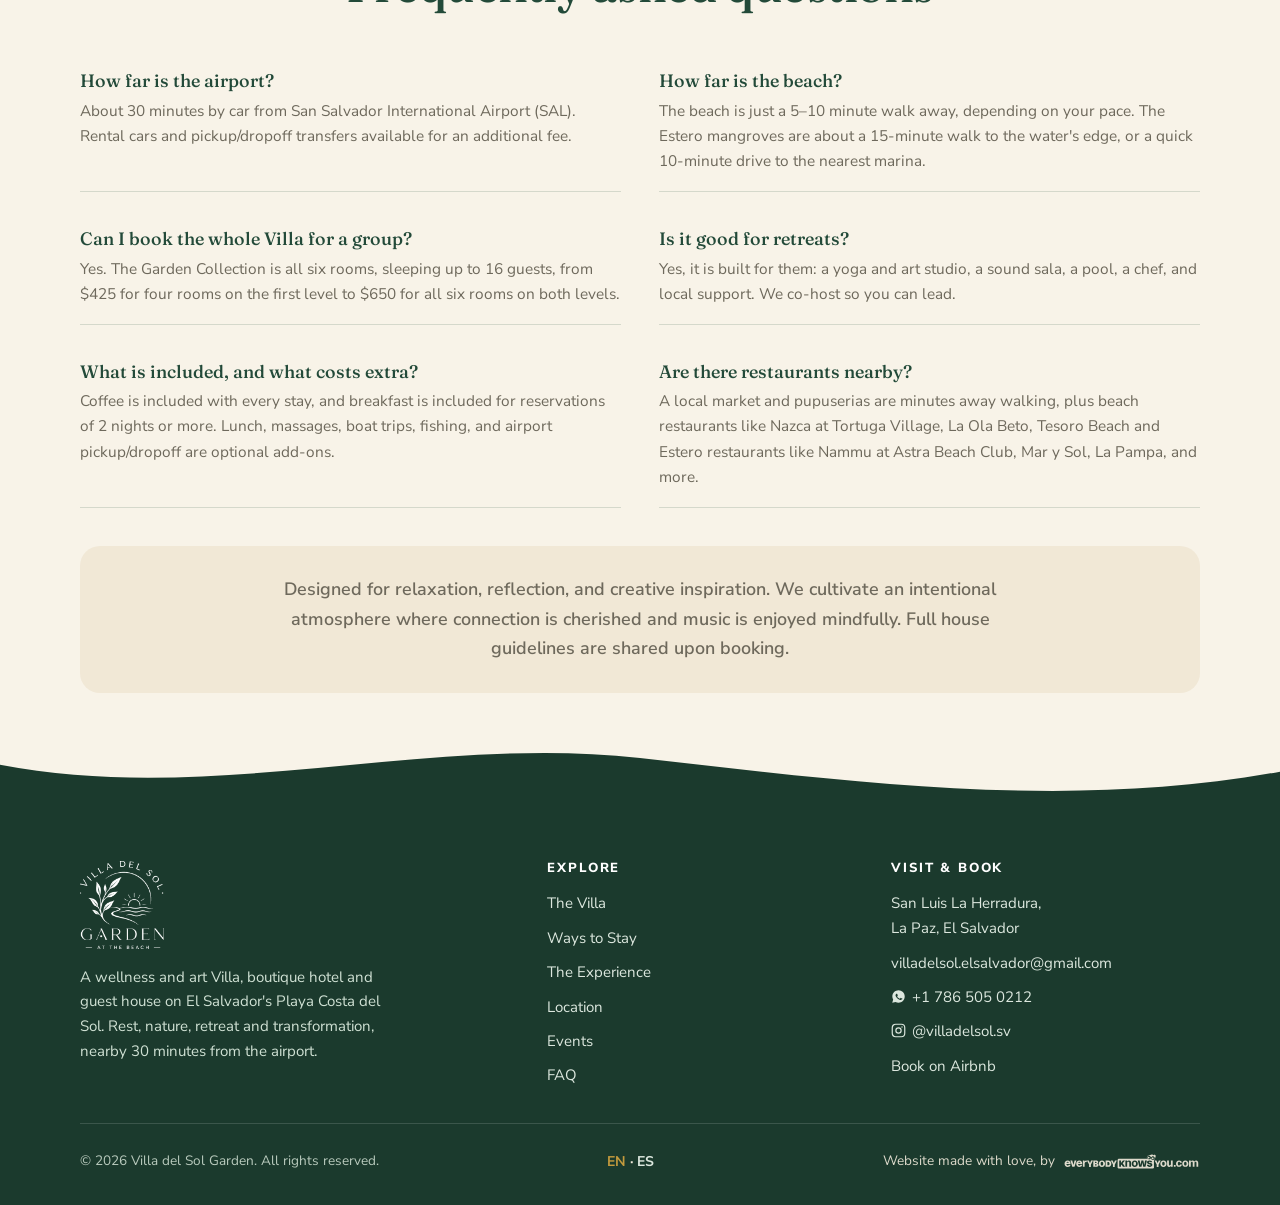
==== commit 8eb0d29d: "Homepage location: add beach walk map under Google Maps button, remove 'map on the way' note (EN + E" ====
--- a/index.html
+++ b/index.html
@@ -301,9 +301,9 @@
           <div class="sketch-map"><img src="assets/images/gallery/route-map-airport-villa-del-sol-villadelsolsv.com.webp" alt="Illustrated map of the 30-minute drive from San Salvador airport (SAL) to Villa del Sol Garden on the Costa del Sol" loading="lazy" style="width:100%;height:auto;display:block;border-radius:14px">
           </div>
           <div class="map-actions">
-            <p class="map-note">A hand-drawn walking map from the Villa to the beach is on the way.</p>
             <a class="btn btn-outline btn-sm" href="https://maps.app.goo.gl/d9JLudeJX6YPt68A8" target="_blank" rel="noopener">Open in Google Maps</a>
           </div>
+          <div class="sketch-map" style="margin-top:1.2rem"><img src="assets/images/gallery/beach-walk-map-villa-del-sol-villadelsolsv.com.webp" alt="Illustrated map of the walk from the Villa gate to the beach, about five minutes" loading="lazy" style="width:100%;height:auto;display:block;border-radius:14px"></div>
         </div>
       </div>
     </div>
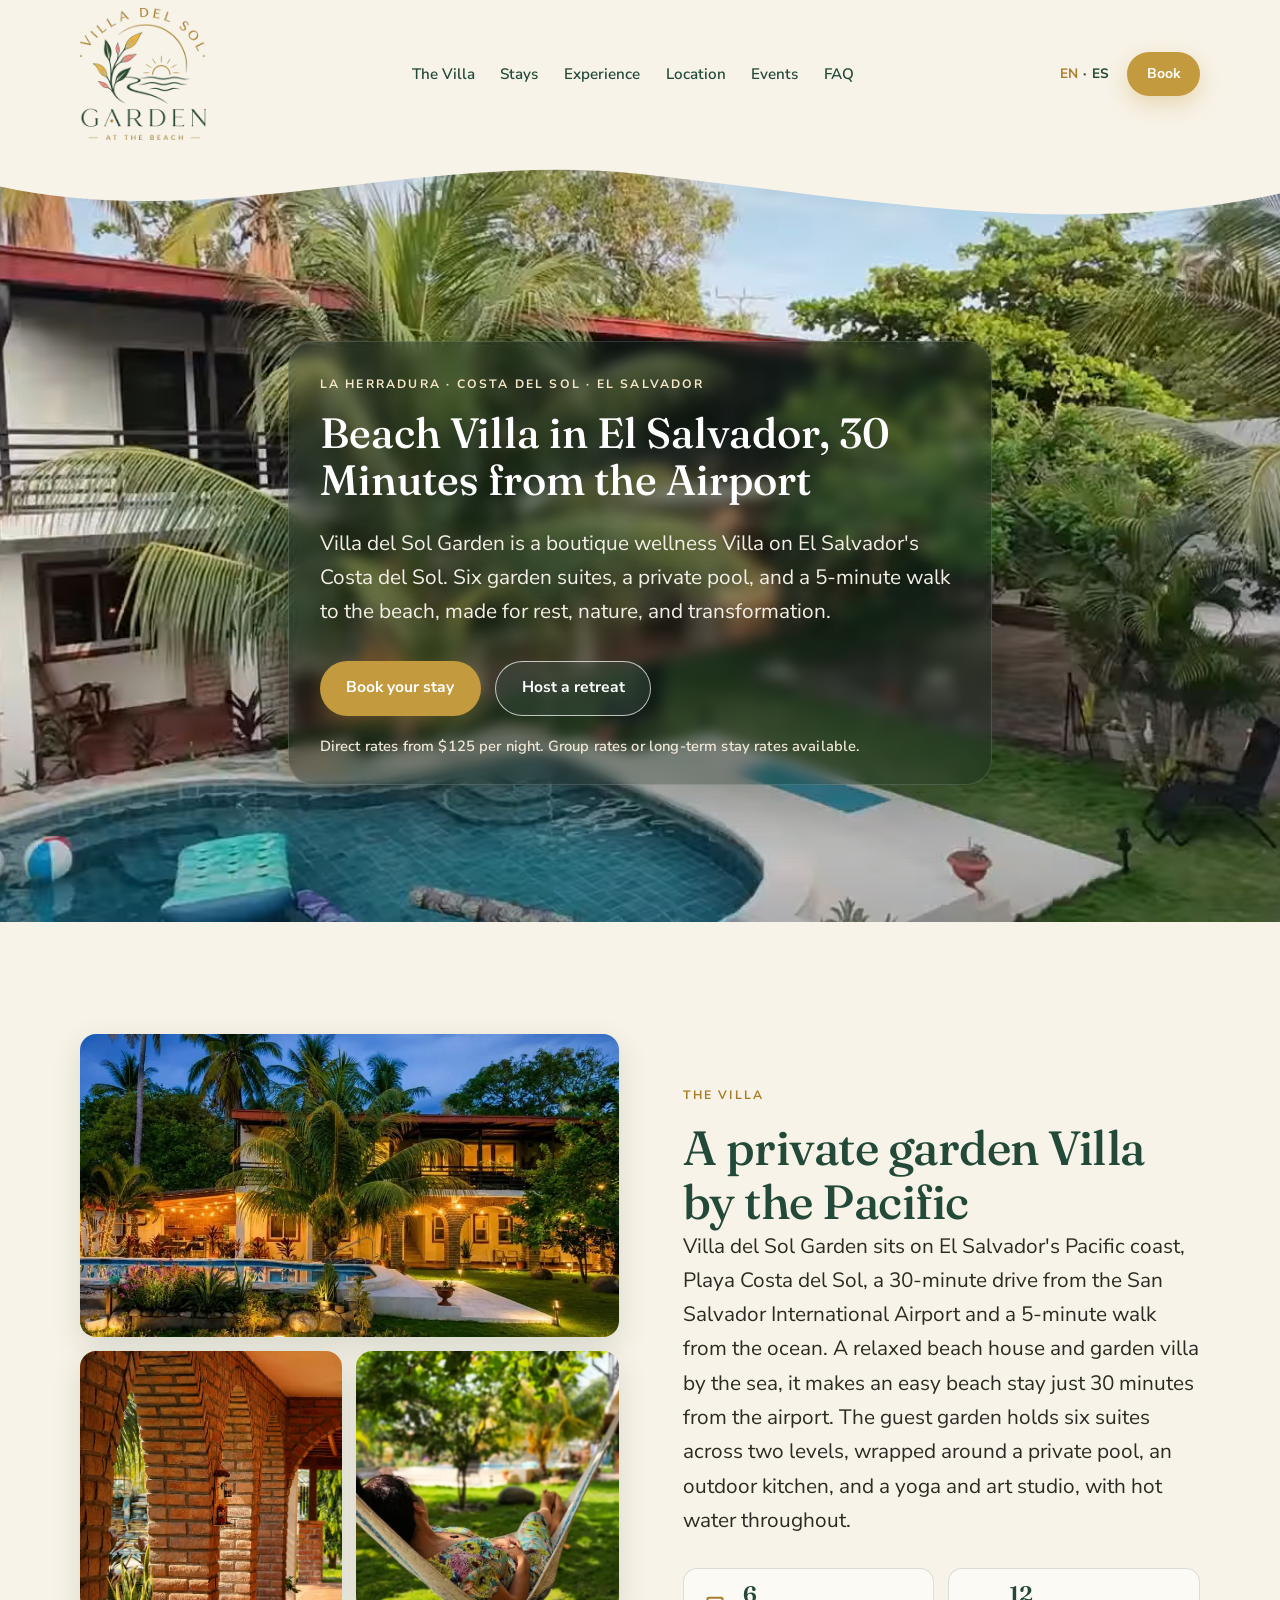
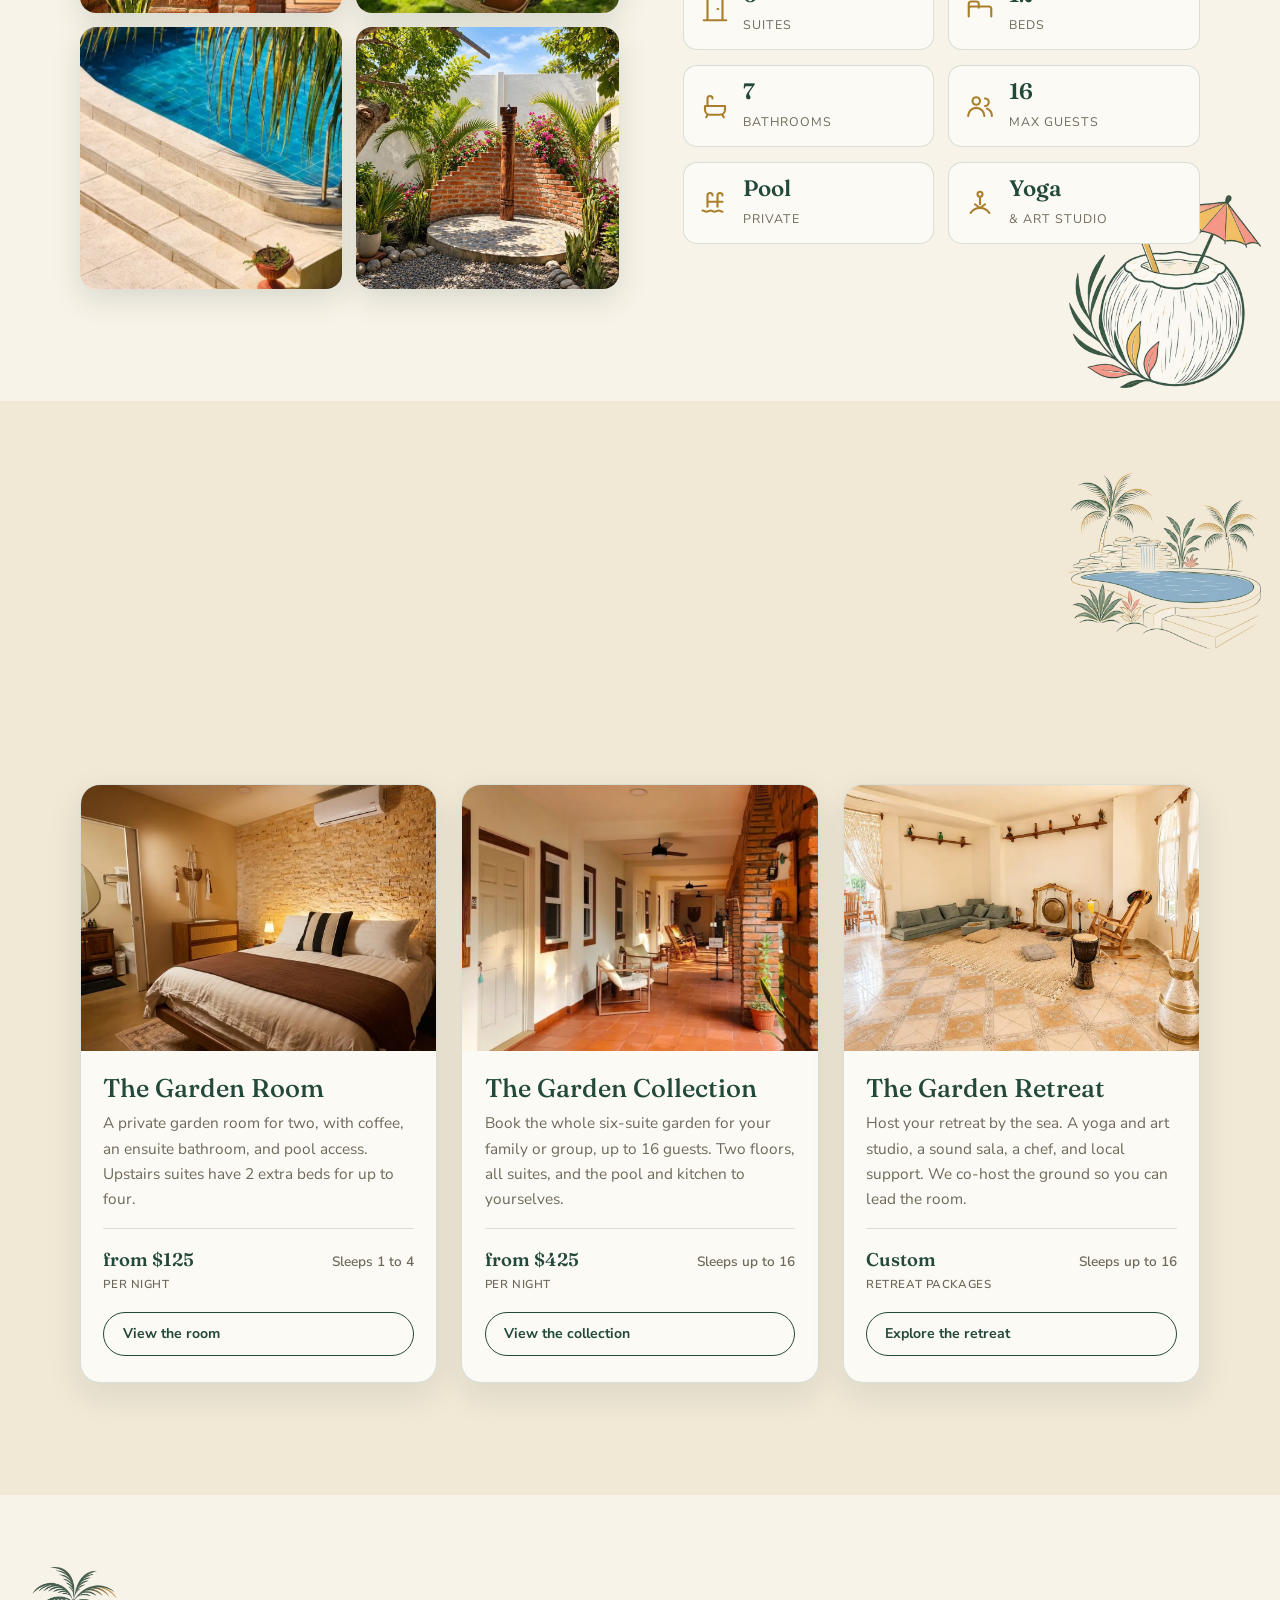
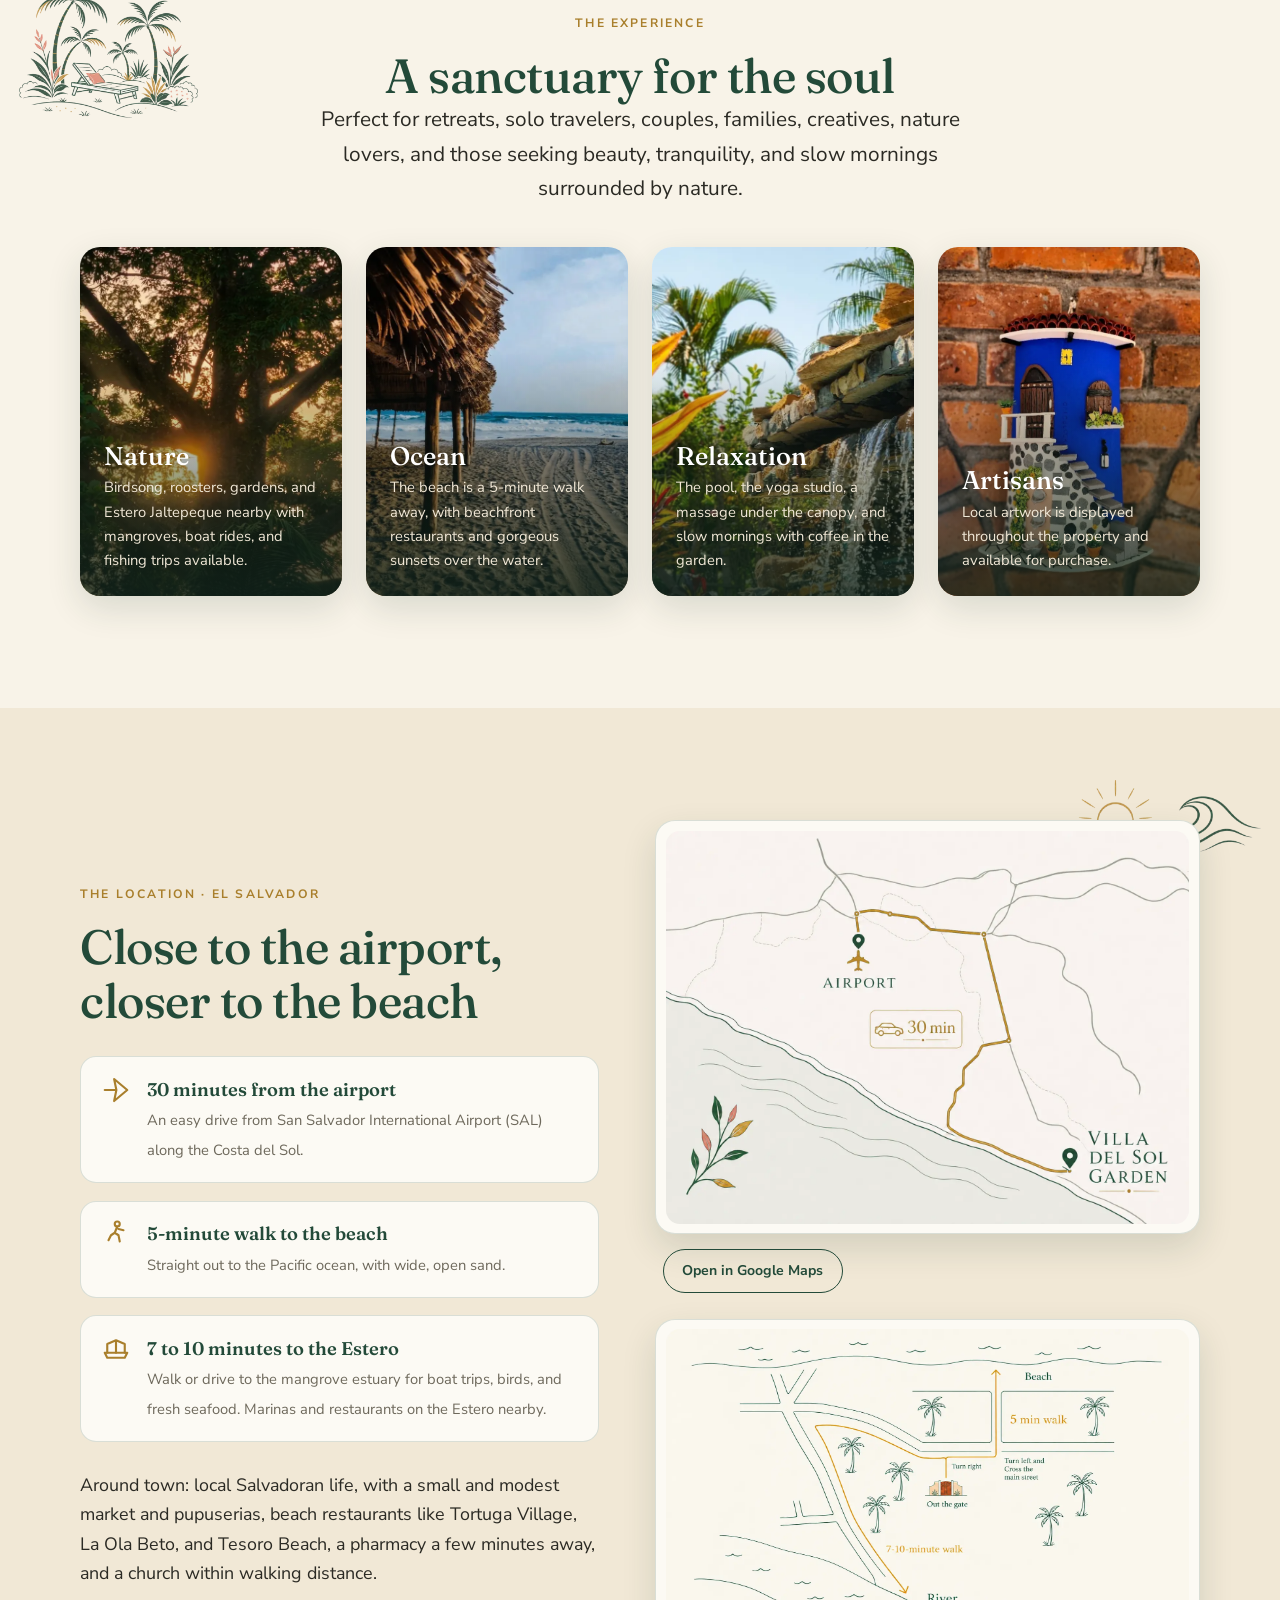
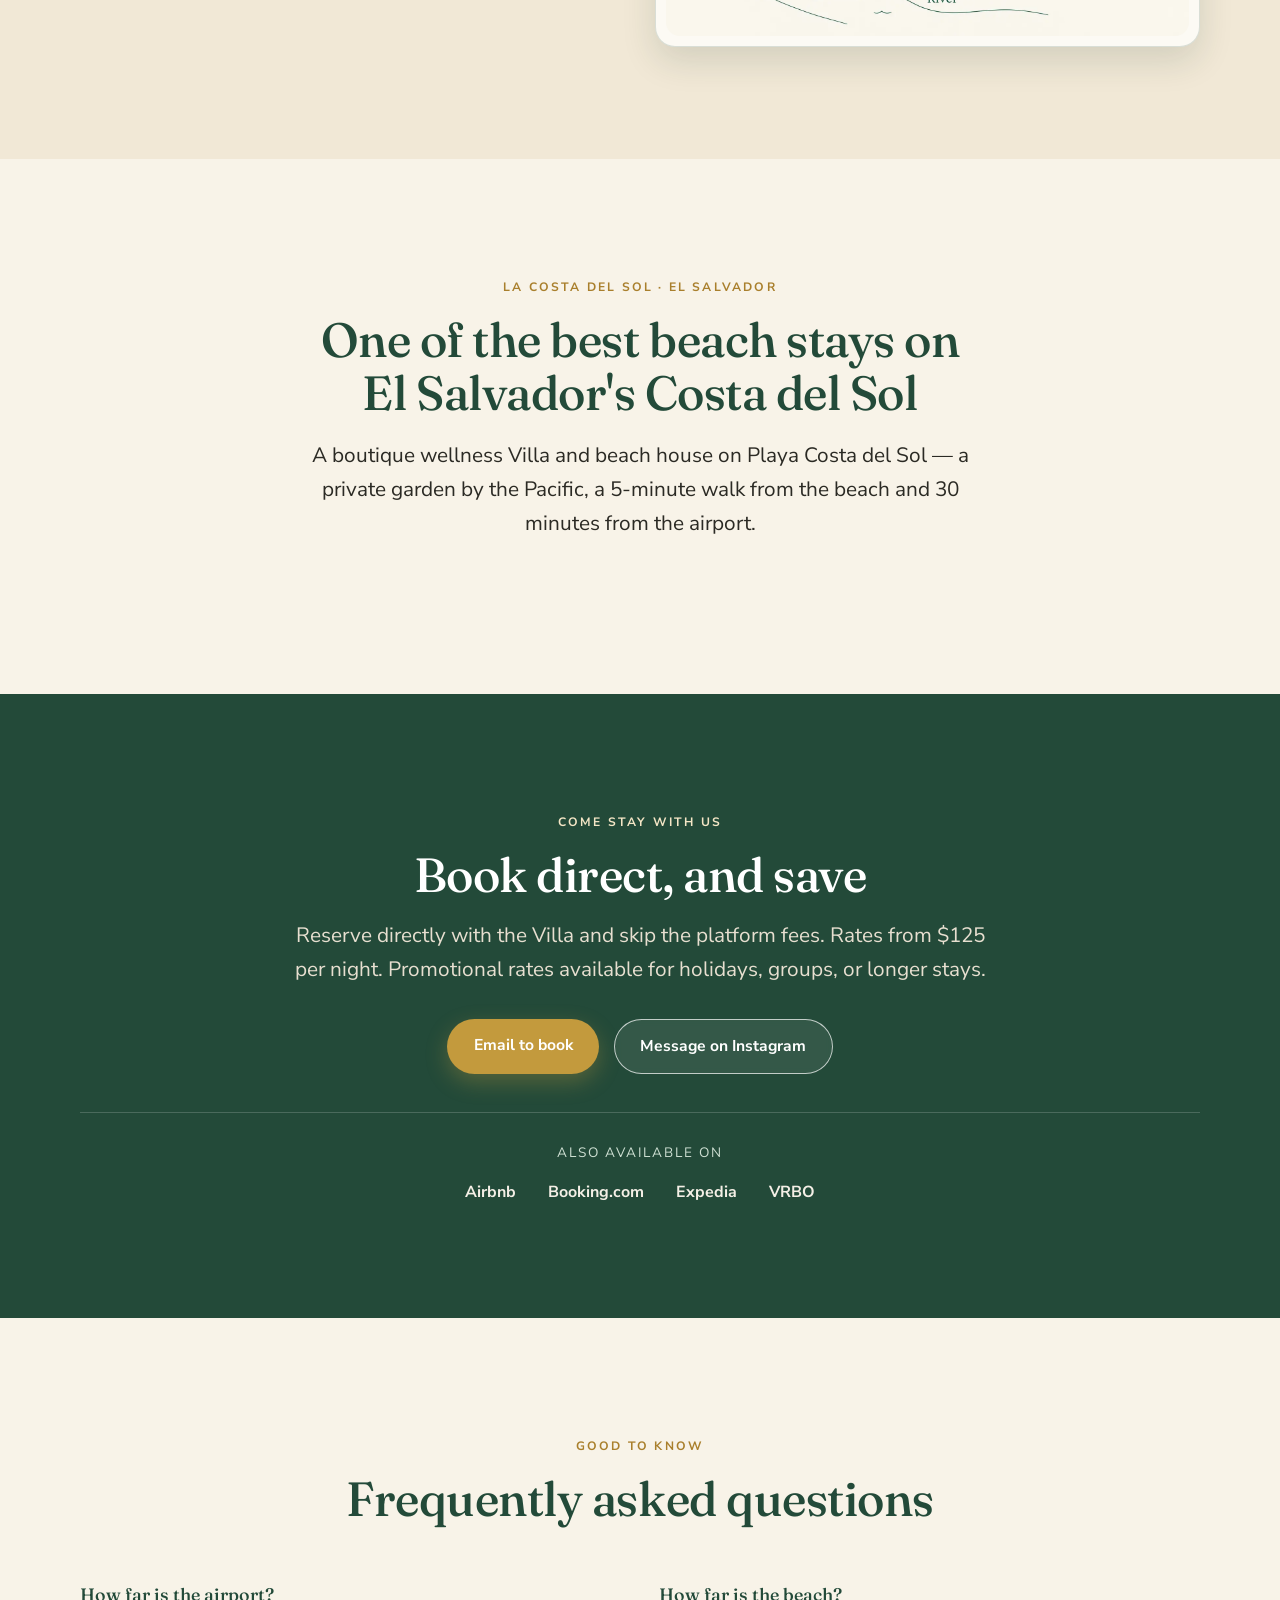
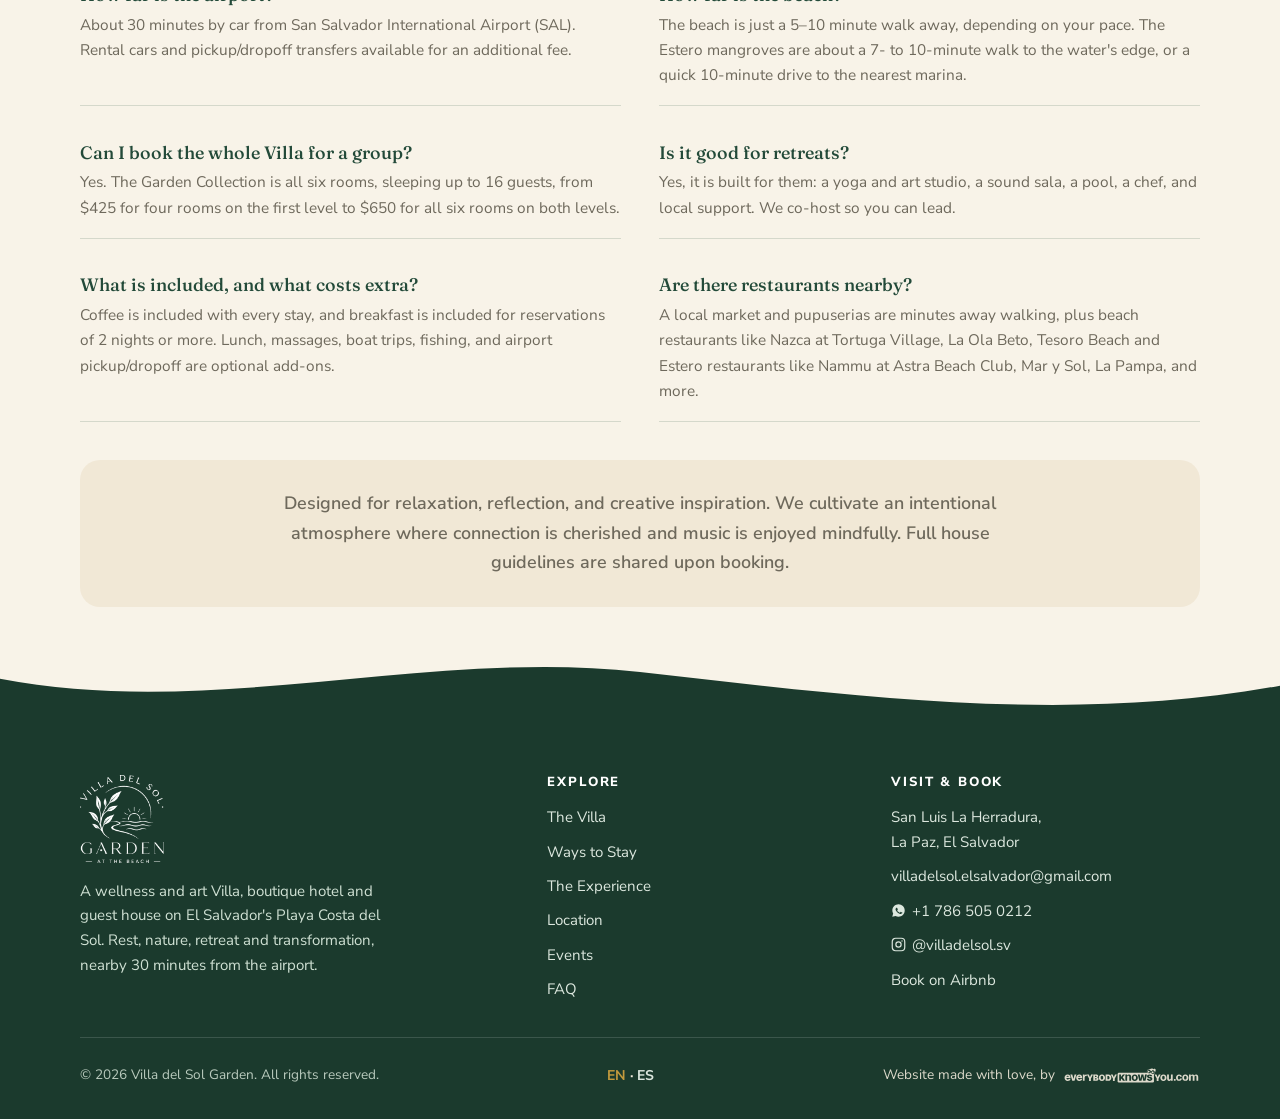
==== commit 2b58d199: "SEO/discoverability refresh + new beach-and-river walk map (EN + ES) Discoverability: - Weave target" ====
--- a/index.html
+++ b/index.html
@@ -66,7 +66,7 @@
       "url": "https://villadelsolsv.com/",
       "logo": "https://villadelsolsv.com/assets/images/logos/logo-villa-del-sol-garden-villadelsolsv.com.webp",
       "image": "https://villadelsolsv.com/assets/images/social-share/social-share-villa-del-sol-garden-villadelsolsv.com.jpg",
-      "slogan": "One of the best stays on El Salvador's Costa del Sol — a wellness Villa for rest, nature, and transformation.",
+      "slogan": "One of the best beach stays on El Salvador's Costa del Sol — a wellness Villa for rest, nature, and transformation.",
       "description": "Villa del Sol Garden is a wellness Villa on El Salvador's Costa del Sol, a 30-minute drive from San Salvador International Airport and a 5-minute walk to the beach. Six garden suites, a private pool, a yoga and art studio, and retreat hosting.",
       "areaServed": ["SV", "US"],
       "knowsLanguage": ["en", "es"],
@@ -123,7 +123,7 @@
   "@id": "https://villadelsolsv.com/#faq",
   "mainEntity": [
     {"@type":"Question","name":"How far is Villa del Sol Garden from the airport?","acceptedAnswer":{"@type":"Answer","text":"About 30 minutes by car from San Salvador International Airport (SAL), on El Salvador's Costa del Sol near La Herradura."}},
-    {"@type":"Question","name":"How far is the beach?","acceptedAnswer":{"@type":"Answer","text":"The Pacific is about a 5-minute walk from the Villa, and the Estero mangroves are around 15 minutes on foot."}},
+    {"@type":"Question","name":"How far is the beach?","acceptedAnswer":{"@type":"Answer","text":"The Pacific is about a 5-minute walk from the Villa, and the Estero mangroves are around a 7- to 10-minute walk."}},
     {"@type":"Question","name":"Can I book the entire Villa for a group?","acceptedAnswer":{"@type":"Answer","text":"Yes. The Garden Collection is all six rooms, sleeping up to 16 guests, from 425 US dollars for four rooms on the first level to 650 for all six rooms on both levels."}},
     {"@type":"Question","name":"Is Villa del Sol Garden good for retreats?","acceptedAnswer":{"@type":"Answer","text":"Yes. It is built for retreats, with a yoga and art studio, a sound sala, a pool, a chef, and on-the-ground support. The owner co-hosts so organizers can focus on leading."}},
     {"@type":"Question","name":"What is included and what costs extra?","acceptedAnswer":{"@type":"Answer","text":"Coffee is included with every stay, and breakfast is included for reservations of 2 nights or more. Lunch, massages, mangrove boat trips, fishing, and airport pickup are optional add-ons."}},
@@ -198,7 +198,7 @@
         <div class="reveal">
           <span class="eyebrow">The Villa</span>
           <h2>A private garden Villa by the Pacific</h2>
-          <p class="lead">Villa del Sol Garden sits on El Salvador's Pacific coast, Playa Costa del Sol, a 30-minute drive from the San Salvador International Airport and a 5-minute walk from the ocean. The guest garden holds six suites across two levels, wrapped around a private pool, an outdoor kitchen, and a yoga and art studio, with hot water throughout.</p>
+          <p class="lead">Villa del Sol Garden sits on El Salvador's Pacific coast, Playa Costa del Sol, a 30-minute drive from the San Salvador International Airport and a 5-minute walk from the ocean. A relaxed beach house and garden villa by the sea, it makes an easy beach stay just 30 minutes from the airport. The guest garden holds six suites across two levels, wrapped around a private pool, an outdoor kitchen, and a yoga and art studio, with hot water throughout.</p>
           <div class="icon-stats">
             <div class="icon-stat"><svg viewBox="0 0 24 24" fill="none" stroke="currentColor" stroke-width="1.7" stroke-linecap="round" stroke-linejoin="round"><path d="M3 21h18M6 21V4a1 1 0 0 1 1-1h10a1 1 0 0 1 1 1v17"/><path d="M14 12h.6"/></svg><div><b>6</b><span>Suites</span></div></div>
             <div class="icon-stat"><svg viewBox="0 0 24 24" fill="none" stroke="currentColor" stroke-width="1.7" stroke-linecap="round" stroke-linejoin="round"><path d="M3 18v-6a2 2 0 0 1 2-2h14a2 2 0 0 1 2 2v6M3 18v-9M21 18v-3M3 12V8a2 2 0 0 1 2-2h4a2 2 0 0 1 2 2v3"/></svg><div><b>12</b><span>Beds</span></div></div>
@@ -293,7 +293,7 @@
           <div class="loc-facts">
             <div class="loc-fact"><svg viewBox="0 0 24 24" fill="none" stroke="currentColor" stroke-width="1.7" stroke-linecap="round" stroke-linejoin="round"><path d="M10.5 3.2 21 12l-10.5 8.8 1.8-8.8-1.8-8.8Z"/><path d="M3 12h8.5"/></svg><div><b>30 minutes from the airport</b><span>An easy drive from San Salvador International Airport (SAL) along the Costa del Sol.</span></div></div>
             <div class="loc-fact"><svg viewBox="0 0 24 24" fill="none" stroke="currentColor" stroke-width="1.7" stroke-linecap="round" stroke-linejoin="round"><circle cx="13" cy="4" r="2"/><path d="M13 6l-2 5 3 2 1 5M11 11l-3 2-2 4M14 8l4 1"/></svg><div><b>5-minute walk to the beach</b><span>Straight out to the Pacific ocean, with wide, open sand.</span></div></div>
-            <div class="loc-fact"><svg viewBox="0 0 24 24" fill="none" stroke="currentColor" stroke-width="1.7" stroke-linecap="round" stroke-linejoin="round"><path d="M3 15h18l-2 4H5l-2-4Z"/><path d="M5 15V8l7-3 7 3v7M12 5v10"/></svg><div><b>15 minutes to the Estero</b><span>Walk or drive to the mangrove estuary for boat trips, birds, and fresh seafood. Marinas and restaurants on the Estero nearby.</span></div></div>
+            <div class="loc-fact"><svg viewBox="0 0 24 24" fill="none" stroke="currentColor" stroke-width="1.7" stroke-linecap="round" stroke-linejoin="round"><path d="M3 15h18l-2 4H5l-2-4Z"/><path d="M5 15V8l7-3 7 3v7M12 5v10"/></svg><div><b>7 to 10 minutes to the Estero</b><span>Walk or drive to the mangrove estuary for boat trips, birds, and fresh seafood. Marinas and restaurants on the Estero nearby.</span></div></div>
           </div>
           <p>Around town: local Salvadoran life, with a small and modest market and pupuserias, beach restaurants like Tortuga Village, La Ola Beto, and Tesoro Beach, a pharmacy a few minutes away, and a church within walking distance.</p>
         </div>
@@ -303,7 +303,7 @@
           <div class="map-actions">
             <a class="btn btn-outline btn-sm" href="https://maps.app.goo.gl/d9JLudeJX6YPt68A8" target="_blank" rel="noopener">Open in Google Maps</a>
           </div>
-          <div class="sketch-map" style="margin-top:1.2rem"><img src="assets/images/gallery/beach-walk-map-villa-del-sol-villadelsolsv.com.webp" alt="Illustrated map of the walk from the Villa gate to the beach, about five minutes" loading="lazy" style="width:100%;height:auto;display:block;border-radius:14px"></div>
+          <div class="sketch-map" style="margin-top:1.2rem"><img src="assets/images/gallery/beach-river-walk-map-villa-del-sol-villadelsolsv.com.webp" alt="Illustrated map of the walk from the Villa gate to the beach (about 5 minutes) and the river (about 7 minutes)" loading="lazy" style="width:100%;height:auto;display:block;border-radius:14px"></div>
         </div>
       </div>
     </div>
@@ -314,8 +314,8 @@
     <div class="wrap">
       <div class="sec-head center reveal" style="text-align:center;margin-left:auto;margin-right:auto">
         <span class="eyebrow">La Costa del Sol &middot; El Salvador</span>
-        <h2>One of the best stays on El Salvador's Costa del Sol</h2>
-        <p class="lead" style="margin:1.1rem auto 0">A boutique wellness Villa on Playa Costa del Sol &mdash; a private garden by the Pacific, a 5-minute walk from the beach and 30 minutes from the airport.</p>
+        <h2>One of the best beach stays on El Salvador's Costa del Sol</h2>
+        <p class="lead" style="margin:1.1rem auto 0">A boutique wellness Villa and beach house on Playa Costa del Sol &mdash; a private garden by the Pacific, a 5-minute walk from the beach and 30 minutes from the airport.</p>
       </div>
     </div>
   </section>
@@ -354,7 +354,7 @@
       </div>
       <div class="faq-grid reveal">
         <div class="faq-item"><h3>How far is the airport?</h3><p>About 30 minutes by car from San Salvador International Airport (SAL). Rental cars and pickup/dropoff transfers available for an additional fee.</p></div>
-        <div class="faq-item"><h3>How far is the beach?</h3><p>The beach is just a 5&ndash;10 minute walk away, depending on your pace. The Estero mangroves are about a 15-minute walk to the water's edge, or a quick 10-minute drive to the nearest marina.</p></div>
+        <div class="faq-item"><h3>How far is the beach?</h3><p>The beach is just a 5&ndash;10 minute walk away, depending on your pace. The Estero mangroves are about a 7- to 10-minute walk to the water's edge, or a quick 10-minute drive to the nearest marina.</p></div>
         <div class="faq-item"><h3>Can I book the whole Villa for a group?</h3><p>Yes. The Garden Collection is all six rooms, sleeping up to 16 guests, from $425 for four rooms on the first level to $650 for all six rooms on both levels.</p></div>
         <div class="faq-item"><h3>Is it good for retreats?</h3><p>Yes, it is built for them: a yoga and art studio, a sound sala, a pool, a chef, and local support. We co-host so you can lead.</p></div>
         <div class="faq-item"><h3>What is included, and what costs extra?</h3><p>Coffee is included with every stay, and breakfast is included for reservations of 2 nights or more. Lunch, massages, boat trips, fishing, and airport pickup/dropoff are optional add-ons.</p></div>
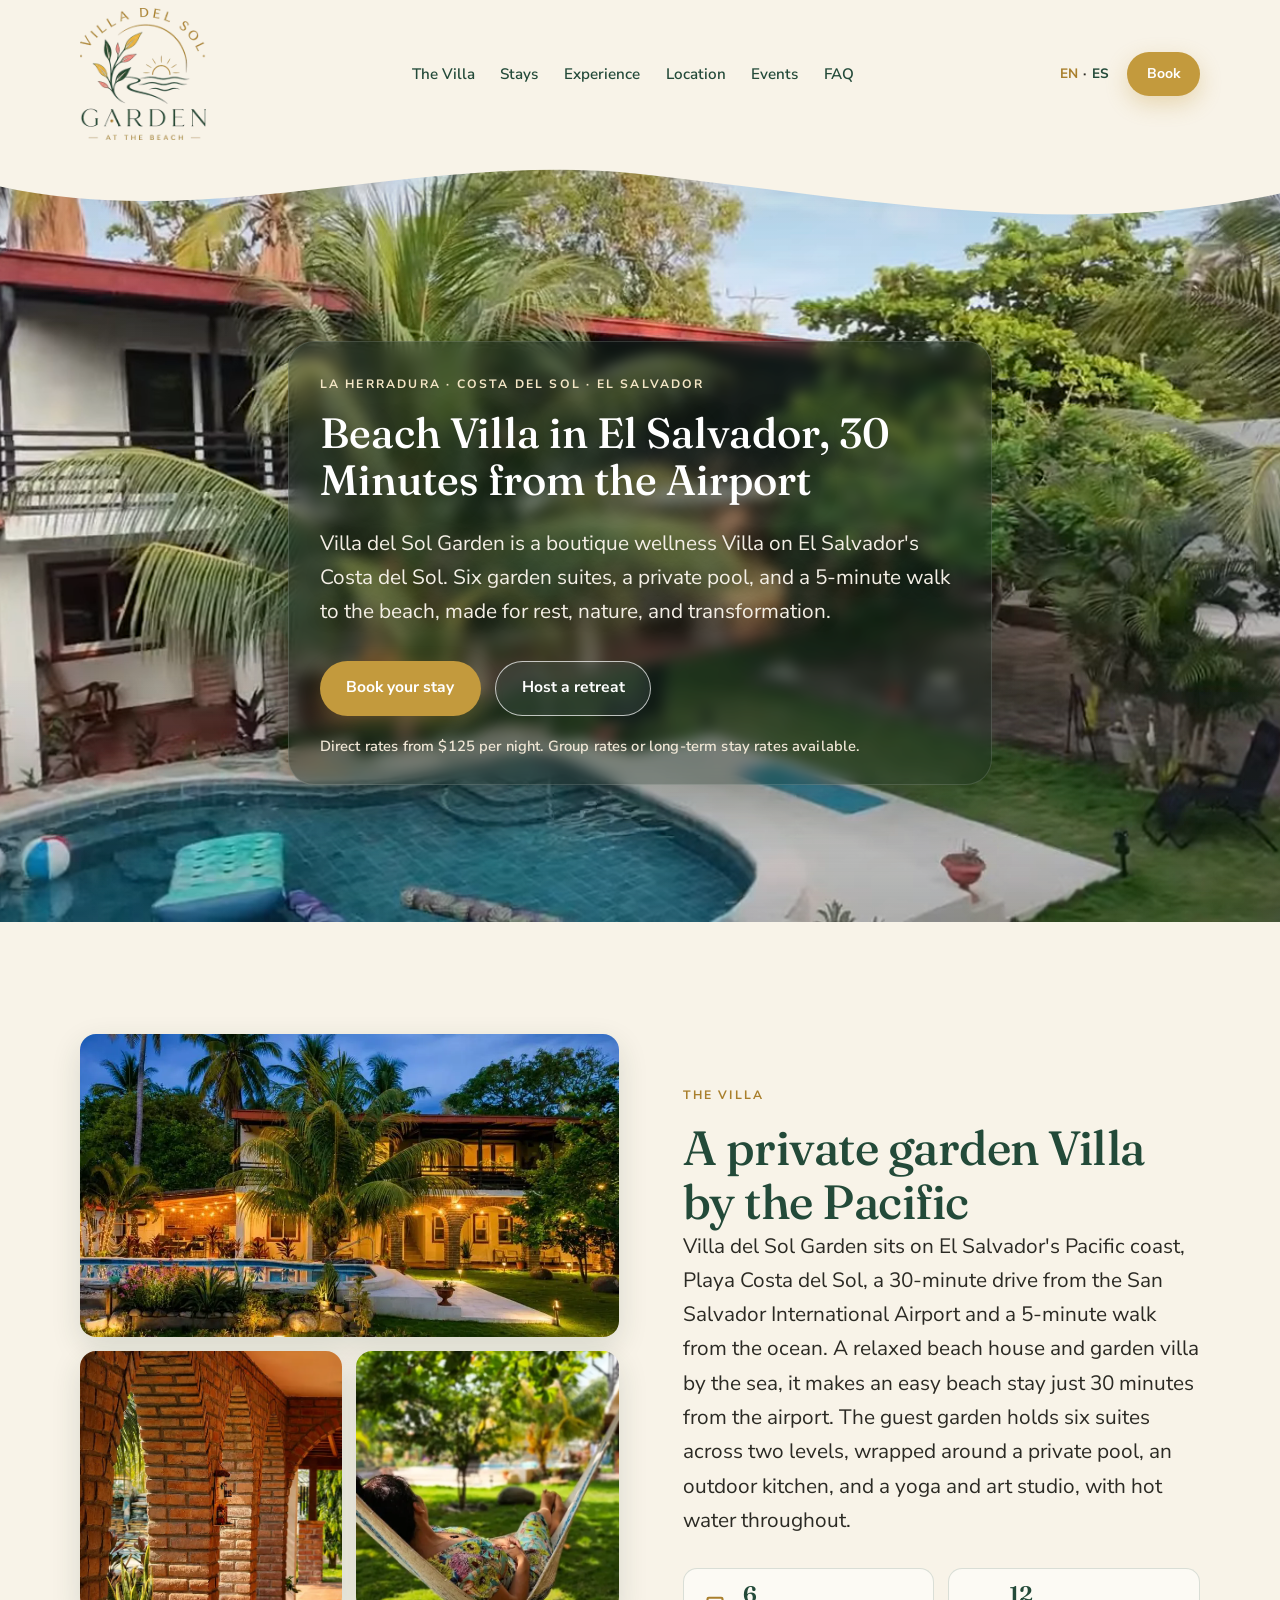
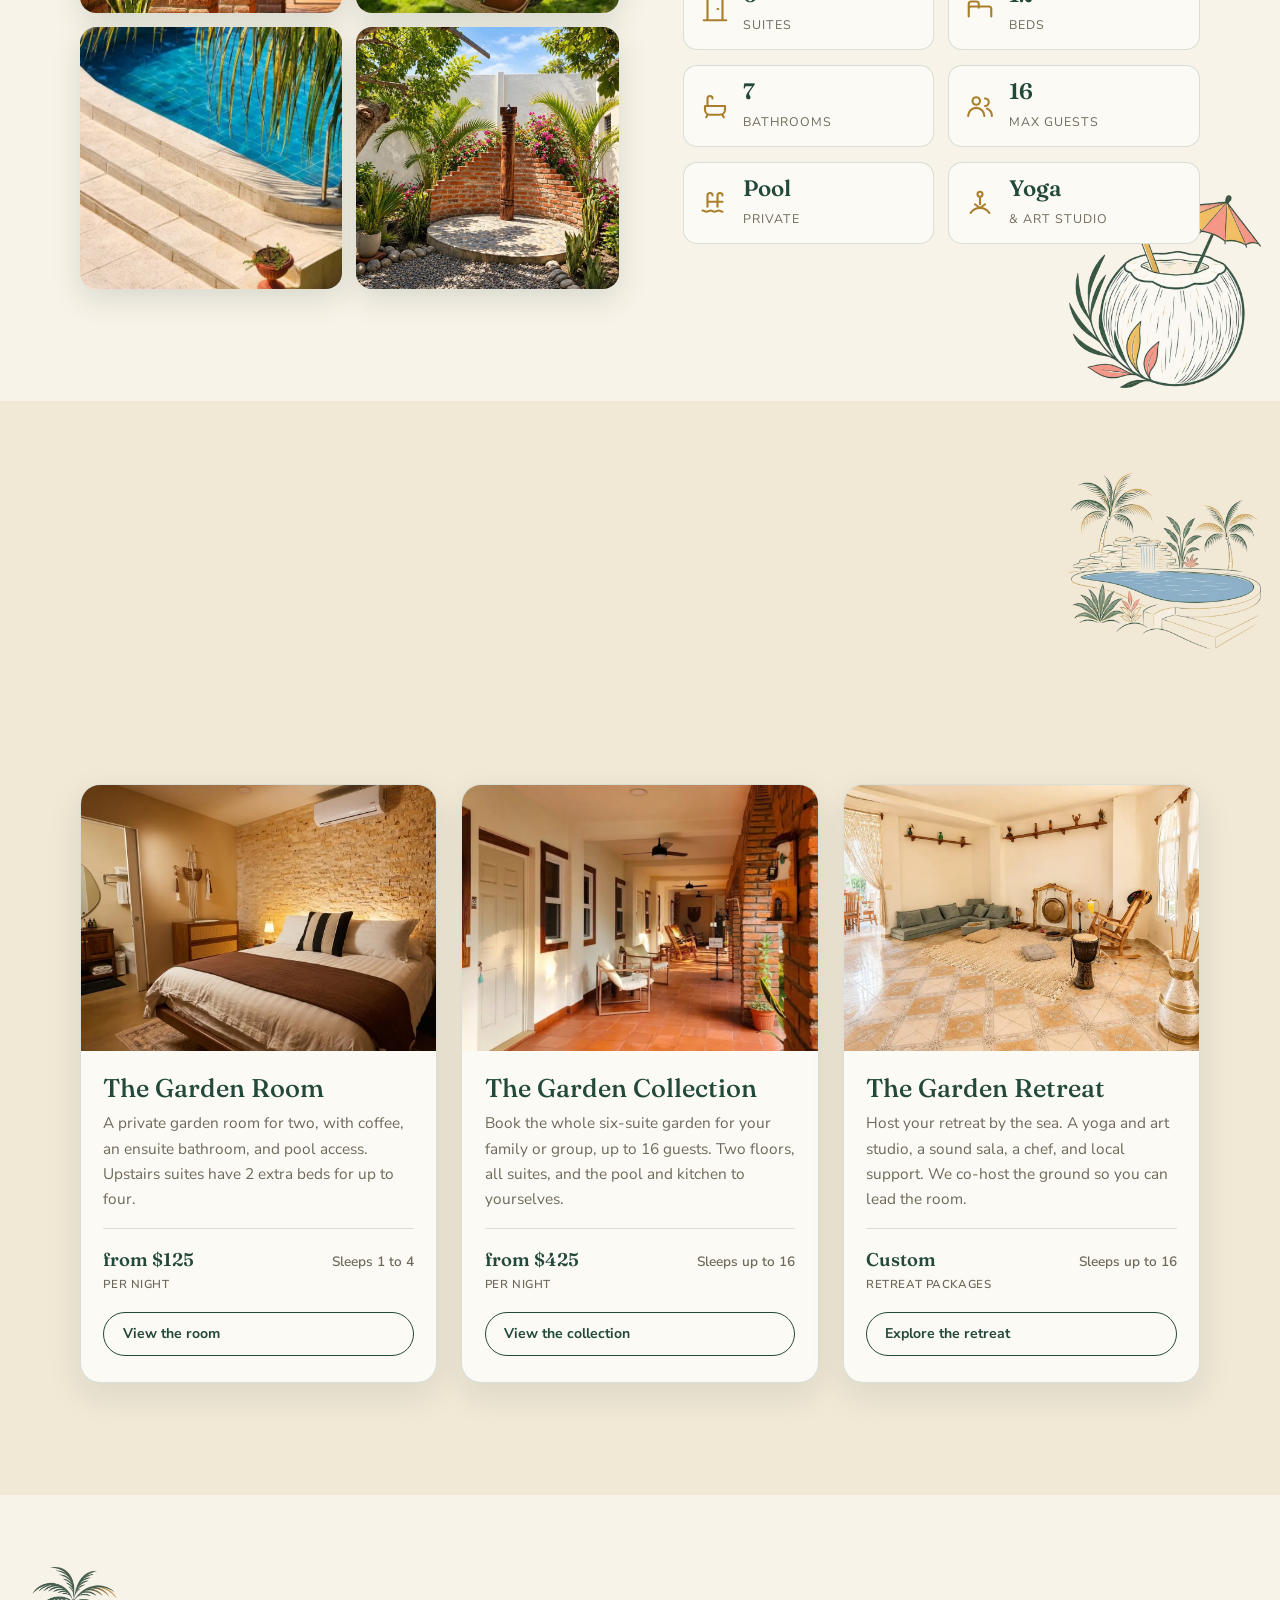
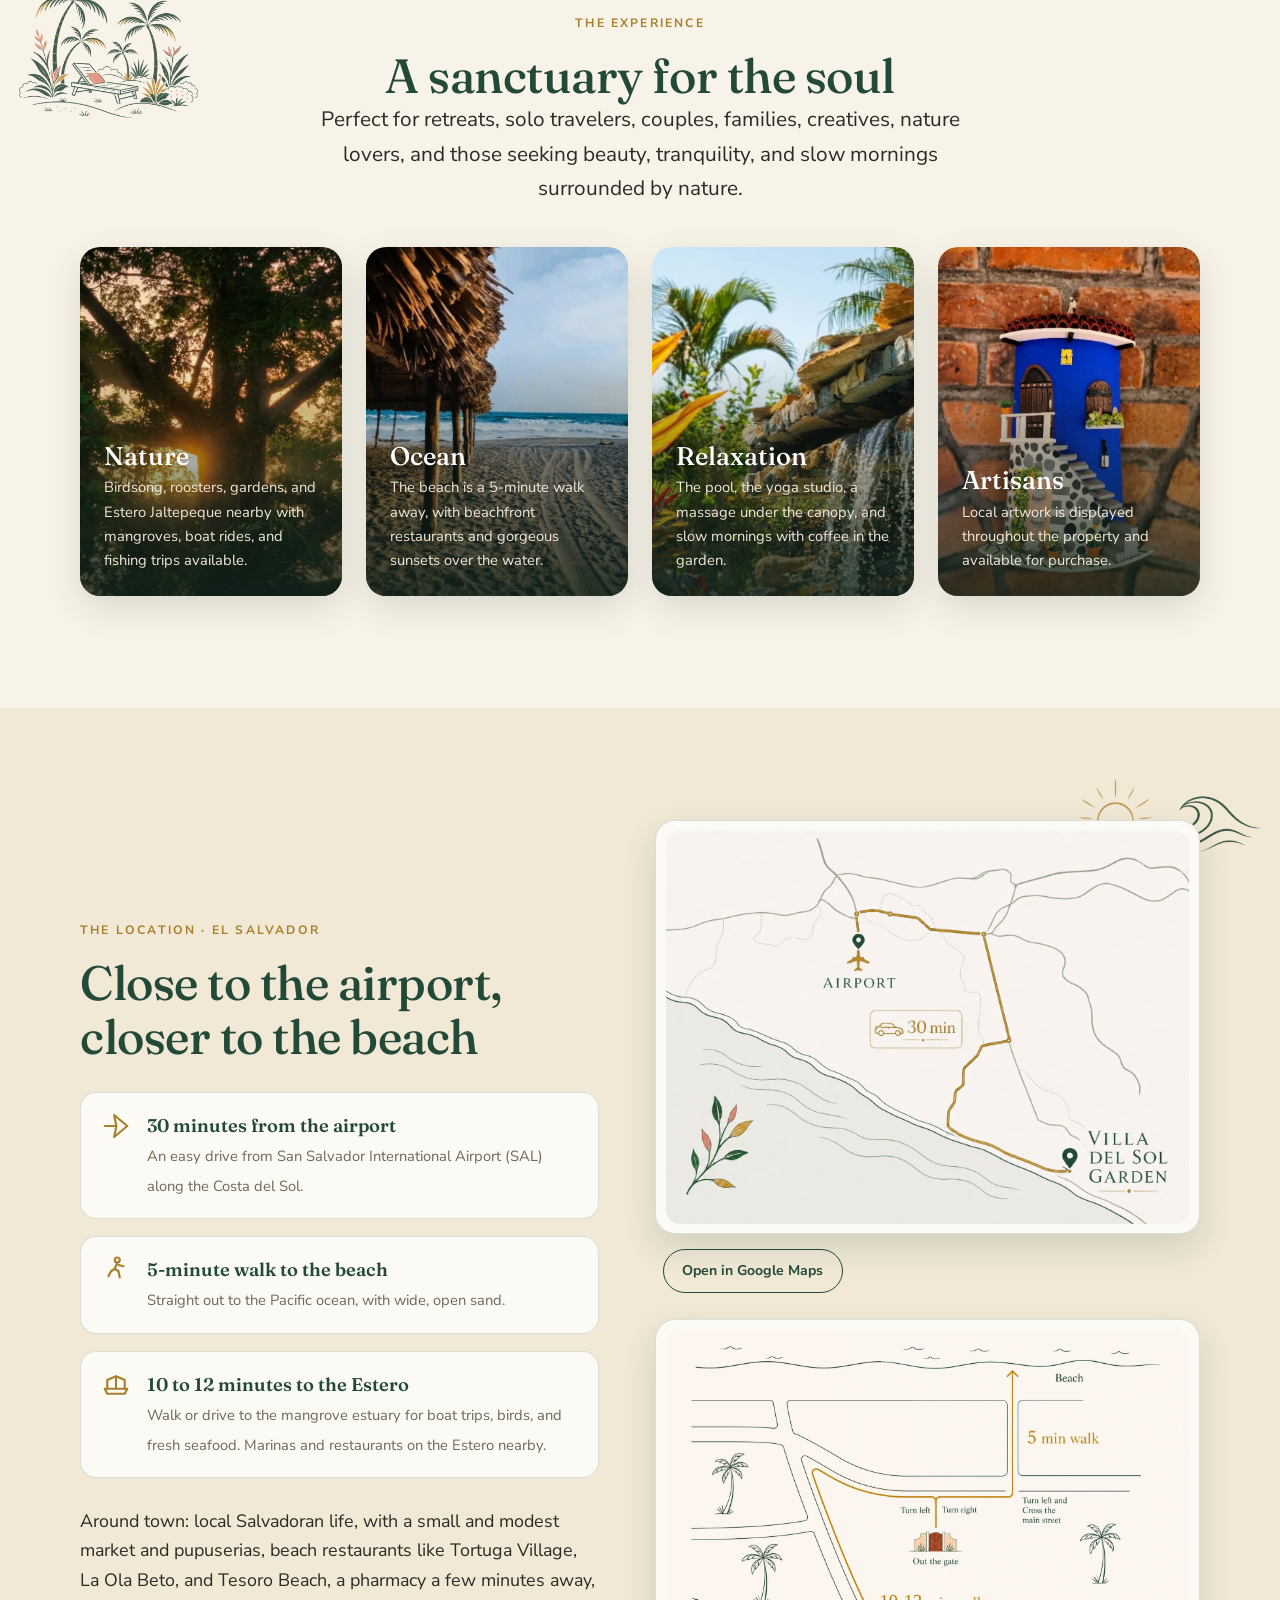
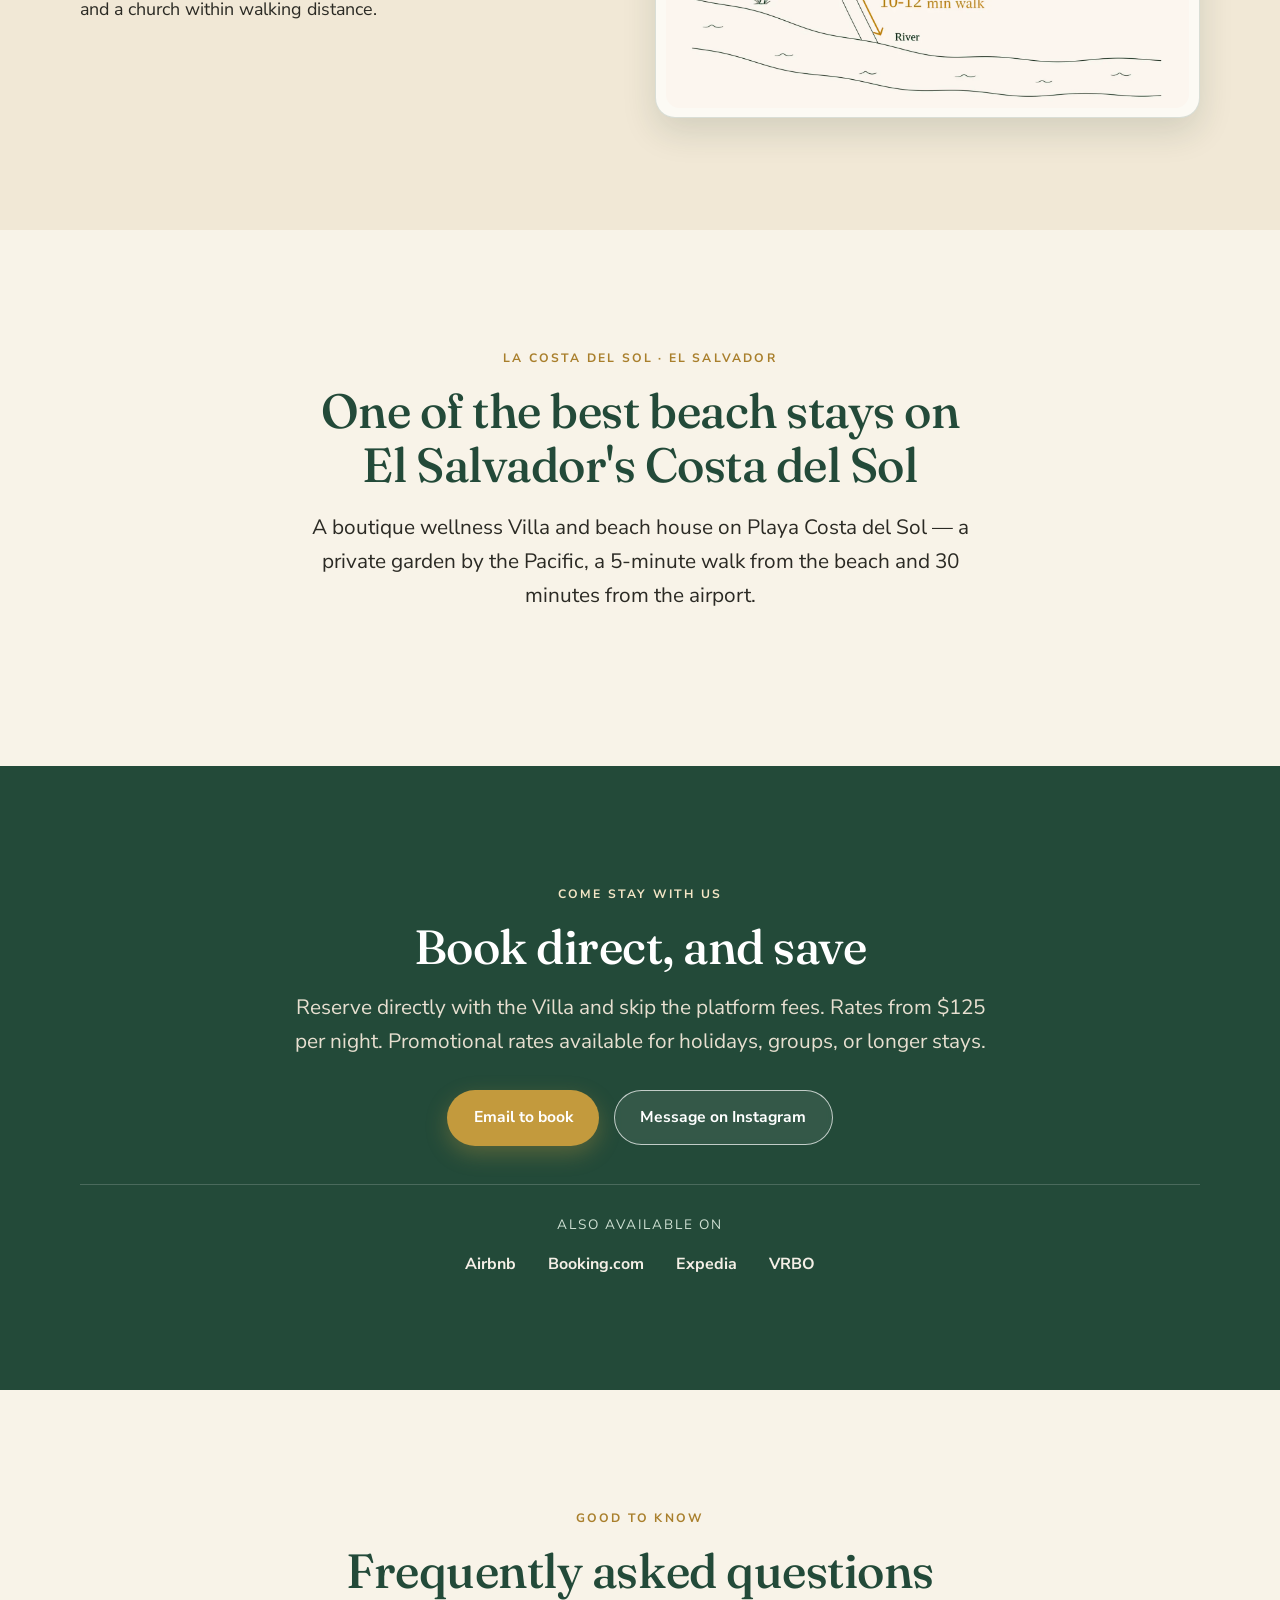
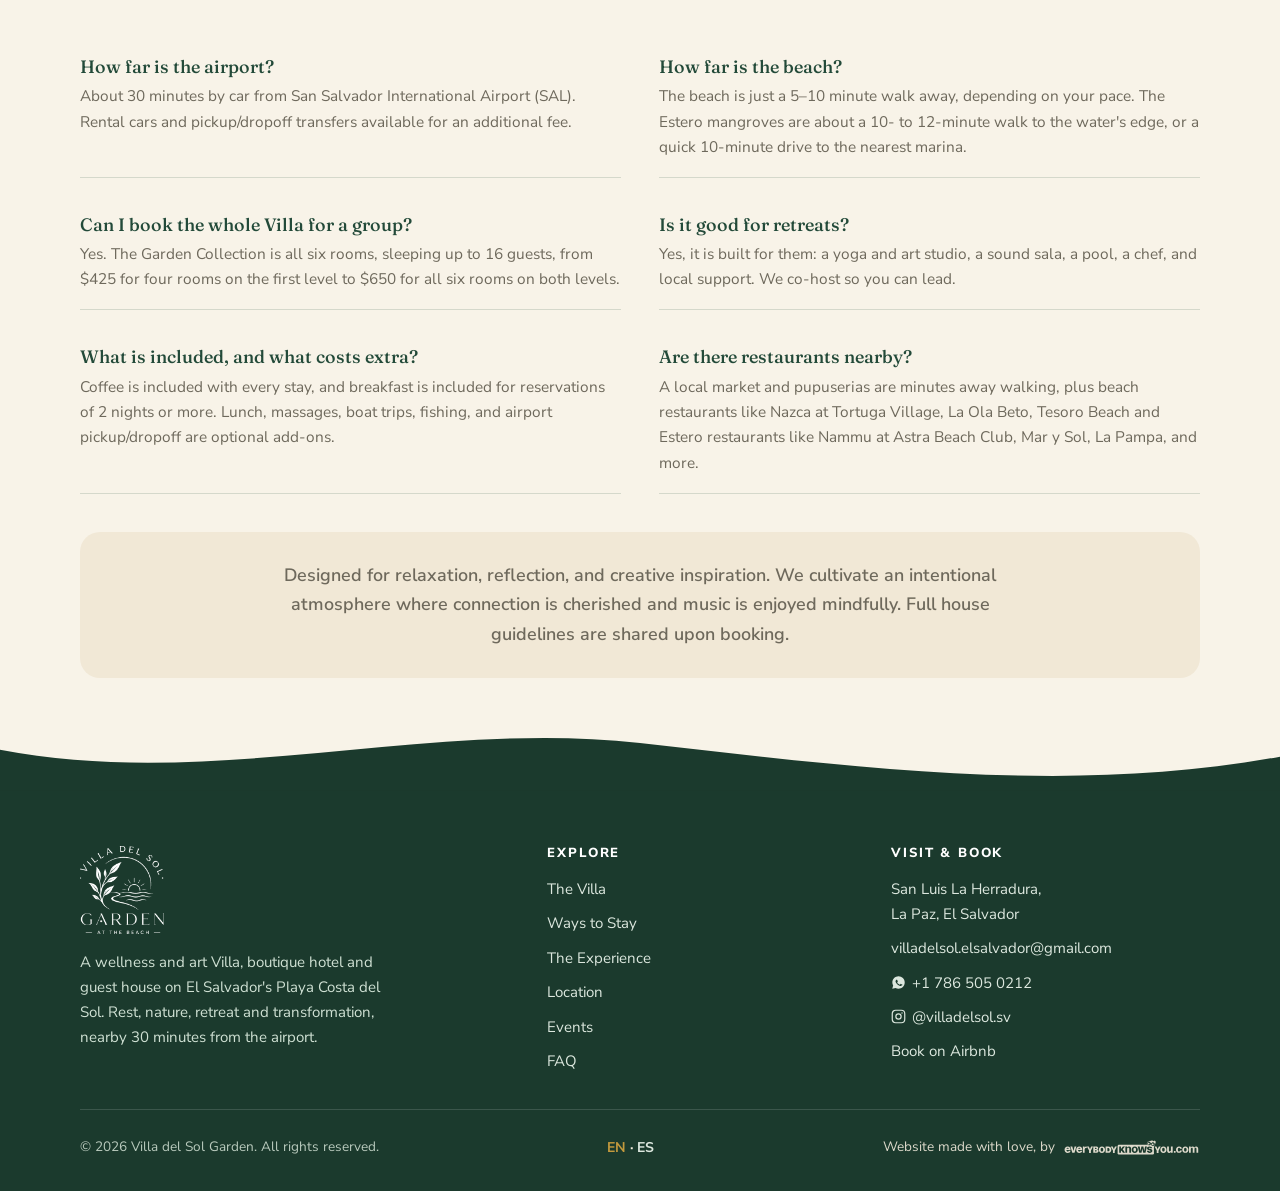
==== commit f09bd971: "Estero/river walk time to 10-12 min site-wide + refresh walk map (EN + ES) The estero and river are " ====
--- a/index.html
+++ b/index.html
@@ -123,7 +123,7 @@
   "@id": "https://villadelsolsv.com/#faq",
   "mainEntity": [
     {"@type":"Question","name":"How far is Villa del Sol Garden from the airport?","acceptedAnswer":{"@type":"Answer","text":"About 30 minutes by car from San Salvador International Airport (SAL), on El Salvador's Costa del Sol near La Herradura."}},
-    {"@type":"Question","name":"How far is the beach?","acceptedAnswer":{"@type":"Answer","text":"The Pacific is about a 5-minute walk from the Villa, and the Estero mangroves are around a 7- to 10-minute walk."}},
+    {"@type":"Question","name":"How far is the beach?","acceptedAnswer":{"@type":"Answer","text":"The Pacific is about a 5-minute walk from the Villa, and the Estero mangroves are around a 10- to 12-minute walk."}},
     {"@type":"Question","name":"Can I book the entire Villa for a group?","acceptedAnswer":{"@type":"Answer","text":"Yes. The Garden Collection is all six rooms, sleeping up to 16 guests, from 425 US dollars for four rooms on the first level to 650 for all six rooms on both levels."}},
     {"@type":"Question","name":"Is Villa del Sol Garden good for retreats?","acceptedAnswer":{"@type":"Answer","text":"Yes. It is built for retreats, with a yoga and art studio, a sound sala, a pool, a chef, and on-the-ground support. The owner co-hosts so organizers can focus on leading."}},
     {"@type":"Question","name":"What is included and what costs extra?","acceptedAnswer":{"@type":"Answer","text":"Coffee is included with every stay, and breakfast is included for reservations of 2 nights or more. Lunch, massages, mangrove boat trips, fishing, and airport pickup are optional add-ons."}},
@@ -293,7 +293,7 @@
           <div class="loc-facts">
             <div class="loc-fact"><svg viewBox="0 0 24 24" fill="none" stroke="currentColor" stroke-width="1.7" stroke-linecap="round" stroke-linejoin="round"><path d="M10.5 3.2 21 12l-10.5 8.8 1.8-8.8-1.8-8.8Z"/><path d="M3 12h8.5"/></svg><div><b>30 minutes from the airport</b><span>An easy drive from San Salvador International Airport (SAL) along the Costa del Sol.</span></div></div>
             <div class="loc-fact"><svg viewBox="0 0 24 24" fill="none" stroke="currentColor" stroke-width="1.7" stroke-linecap="round" stroke-linejoin="round"><circle cx="13" cy="4" r="2"/><path d="M13 6l-2 5 3 2 1 5M11 11l-3 2-2 4M14 8l4 1"/></svg><div><b>5-minute walk to the beach</b><span>Straight out to the Pacific ocean, with wide, open sand.</span></div></div>
-            <div class="loc-fact"><svg viewBox="0 0 24 24" fill="none" stroke="currentColor" stroke-width="1.7" stroke-linecap="round" stroke-linejoin="round"><path d="M3 15h18l-2 4H5l-2-4Z"/><path d="M5 15V8l7-3 7 3v7M12 5v10"/></svg><div><b>7 to 10 minutes to the Estero</b><span>Walk or drive to the mangrove estuary for boat trips, birds, and fresh seafood. Marinas and restaurants on the Estero nearby.</span></div></div>
+            <div class="loc-fact"><svg viewBox="0 0 24 24" fill="none" stroke="currentColor" stroke-width="1.7" stroke-linecap="round" stroke-linejoin="round"><path d="M3 15h18l-2 4H5l-2-4Z"/><path d="M5 15V8l7-3 7 3v7M12 5v10"/></svg><div><b>10 to 12 minutes to the Estero</b><span>Walk or drive to the mangrove estuary for boat trips, birds, and fresh seafood. Marinas and restaurants on the Estero nearby.</span></div></div>
           </div>
           <p>Around town: local Salvadoran life, with a small and modest market and pupuserias, beach restaurants like Tortuga Village, La Ola Beto, and Tesoro Beach, a pharmacy a few minutes away, and a church within walking distance.</p>
         </div>
@@ -354,7 +354,7 @@
       </div>
       <div class="faq-grid reveal">
         <div class="faq-item"><h3>How far is the airport?</h3><p>About 30 minutes by car from San Salvador International Airport (SAL). Rental cars and pickup/dropoff transfers available for an additional fee.</p></div>
-        <div class="faq-item"><h3>How far is the beach?</h3><p>The beach is just a 5&ndash;10 minute walk away, depending on your pace. The Estero mangroves are about a 7- to 10-minute walk to the water's edge, or a quick 10-minute drive to the nearest marina.</p></div>
+        <div class="faq-item"><h3>How far is the beach?</h3><p>The beach is just a 5&ndash;10 minute walk away, depending on your pace. The Estero mangroves are about a 10- to 12-minute walk to the water's edge, or a quick 10-minute drive to the nearest marina.</p></div>
         <div class="faq-item"><h3>Can I book the whole Villa for a group?</h3><p>Yes. The Garden Collection is all six rooms, sleeping up to 16 guests, from $425 for four rooms on the first level to $650 for all six rooms on both levels.</p></div>
         <div class="faq-item"><h3>Is it good for retreats?</h3><p>Yes, it is built for them: a yoga and art studio, a sound sala, a pool, a chef, and local support. We co-host so you can lead.</p></div>
         <div class="faq-item"><h3>What is included, and what costs extra?</h3><p>Coffee is included with every stay, and breakfast is included for reservations of 2 nights or more. Lunch, massages, boat trips, fishing, and airport pickup/dropoff are optional add-ons.</p></div>
